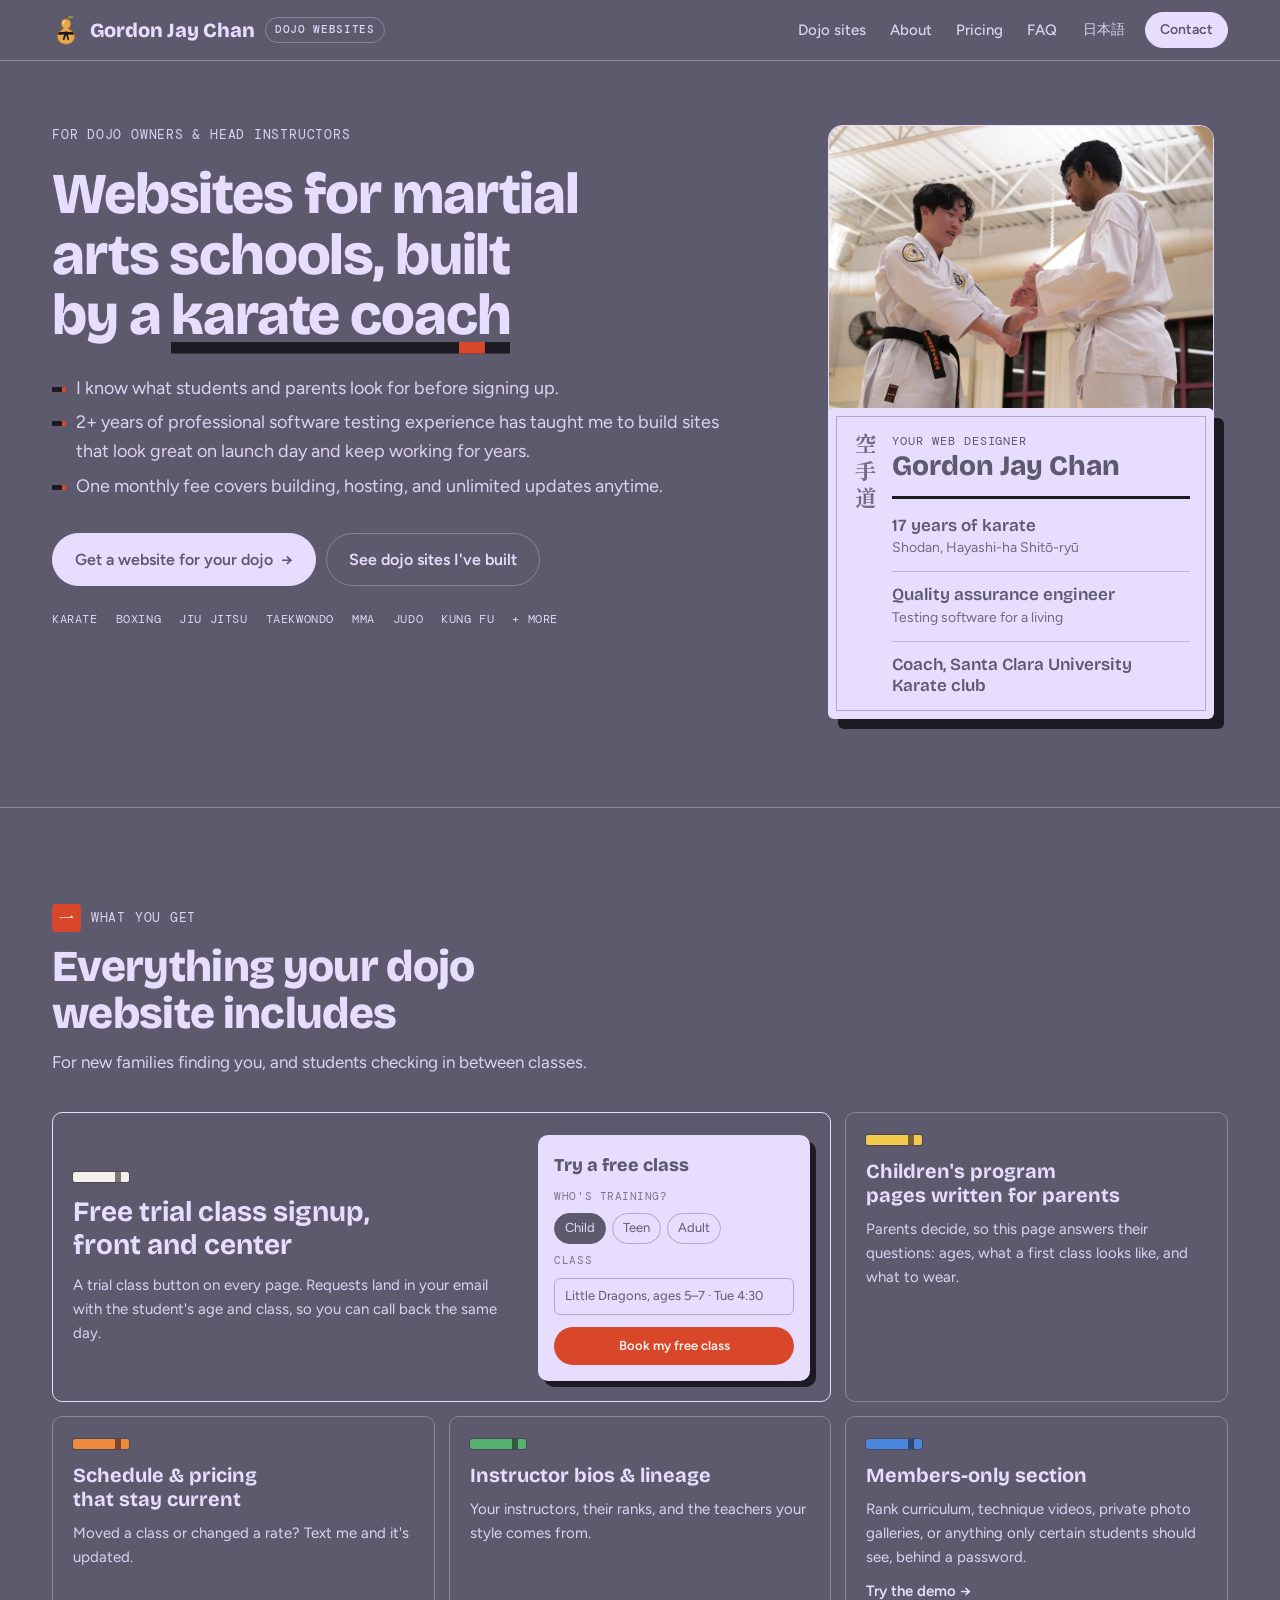
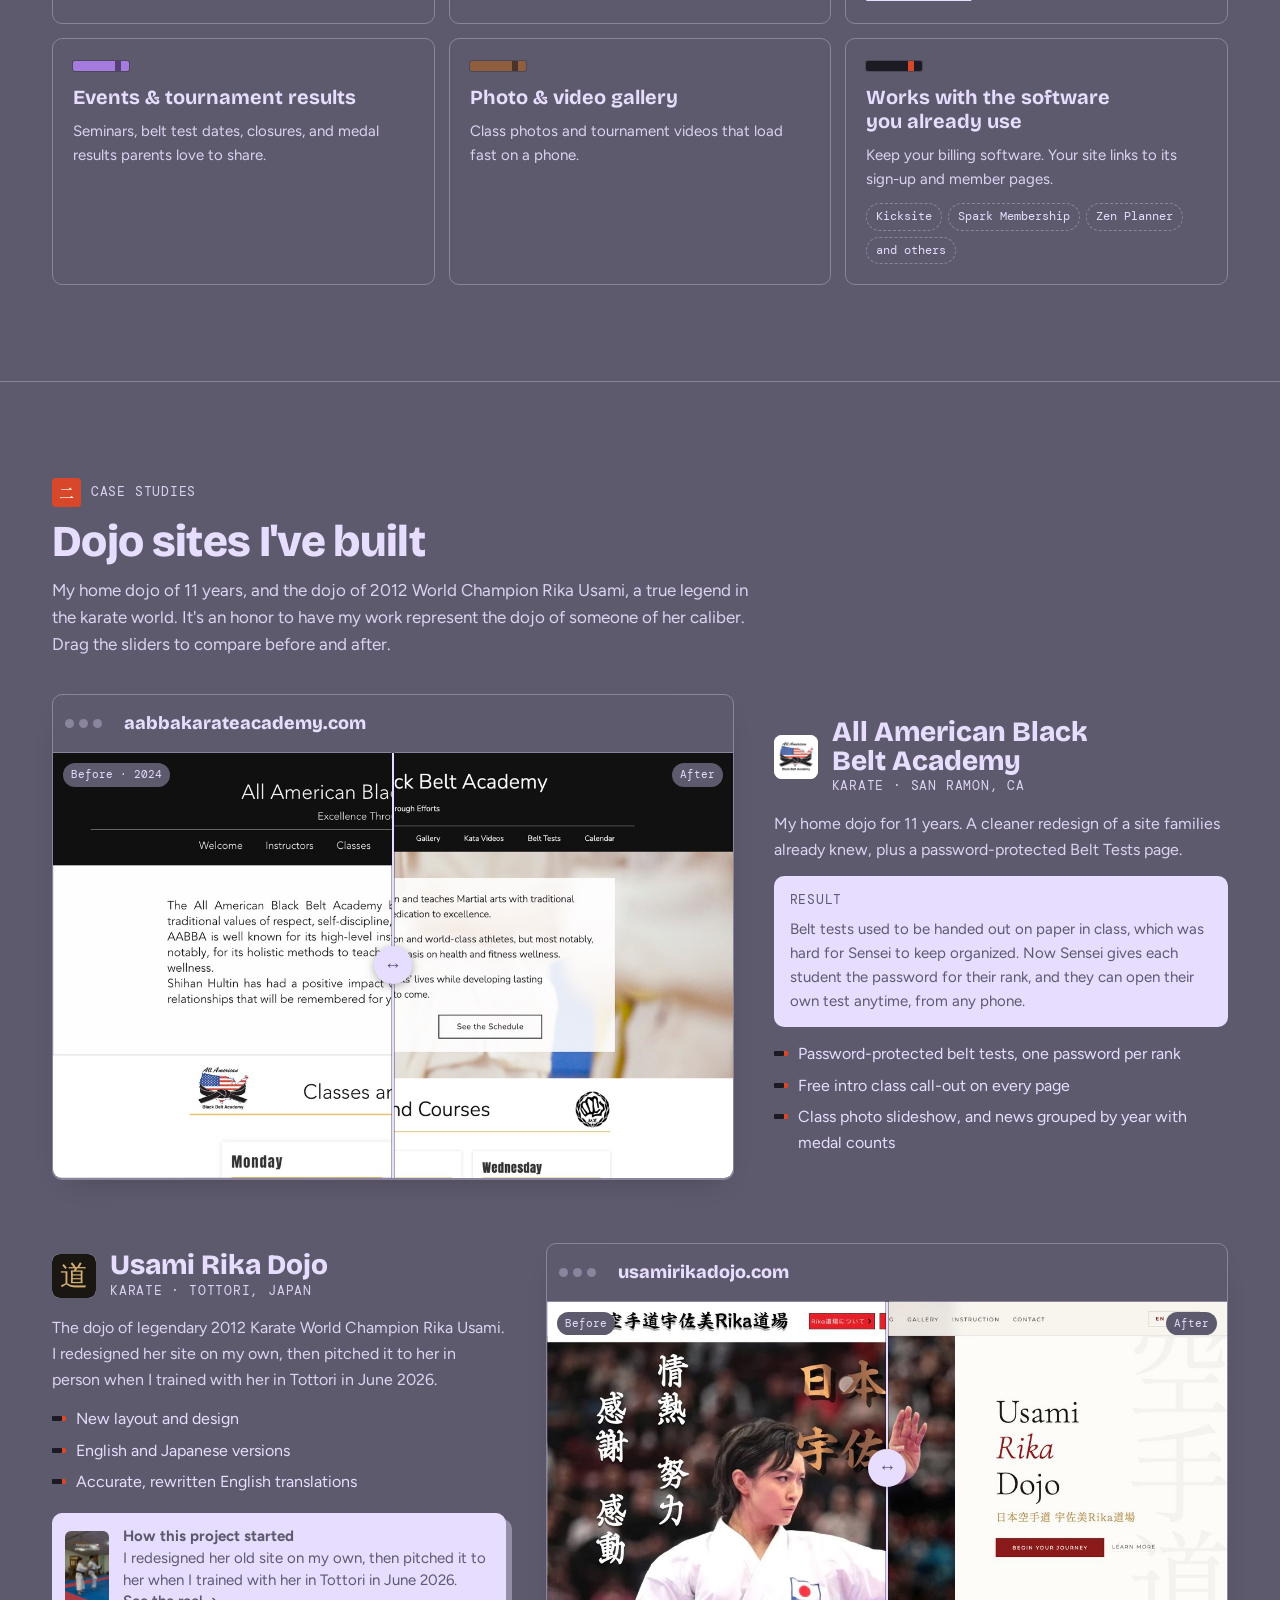
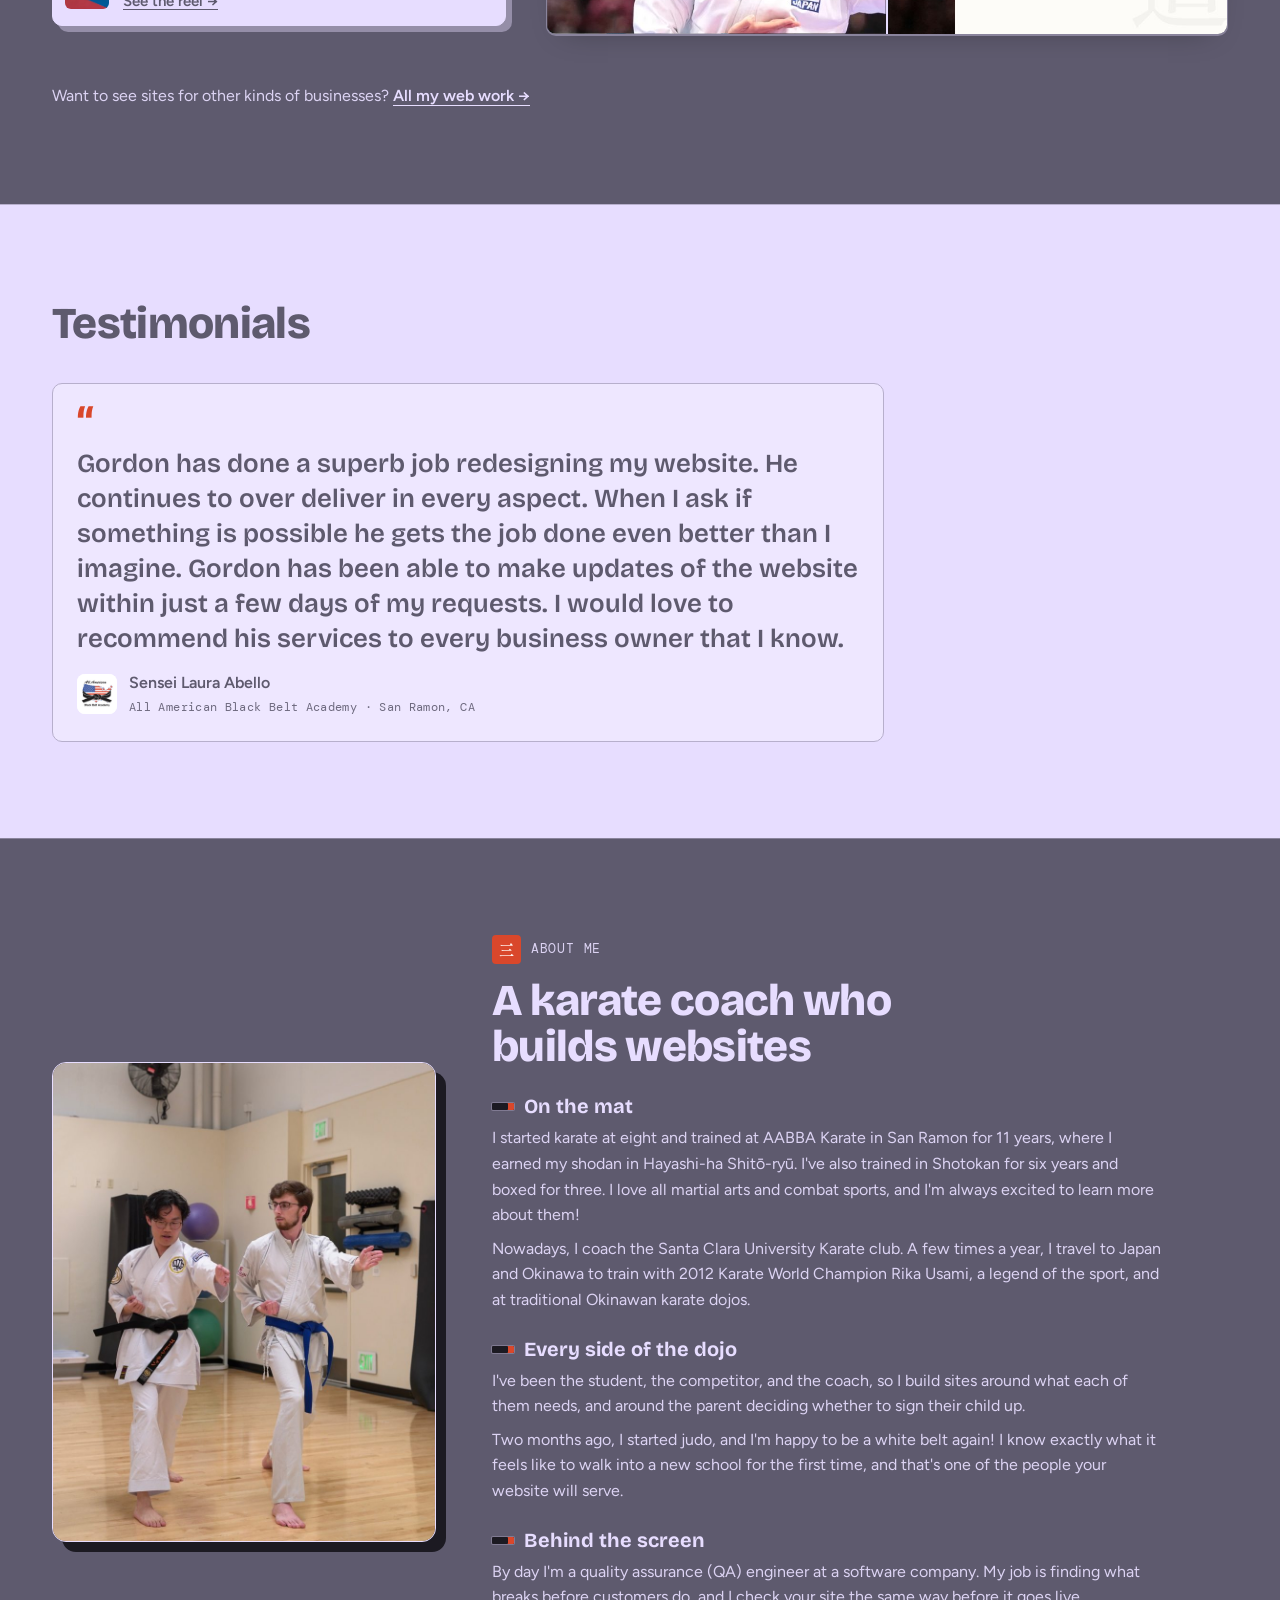
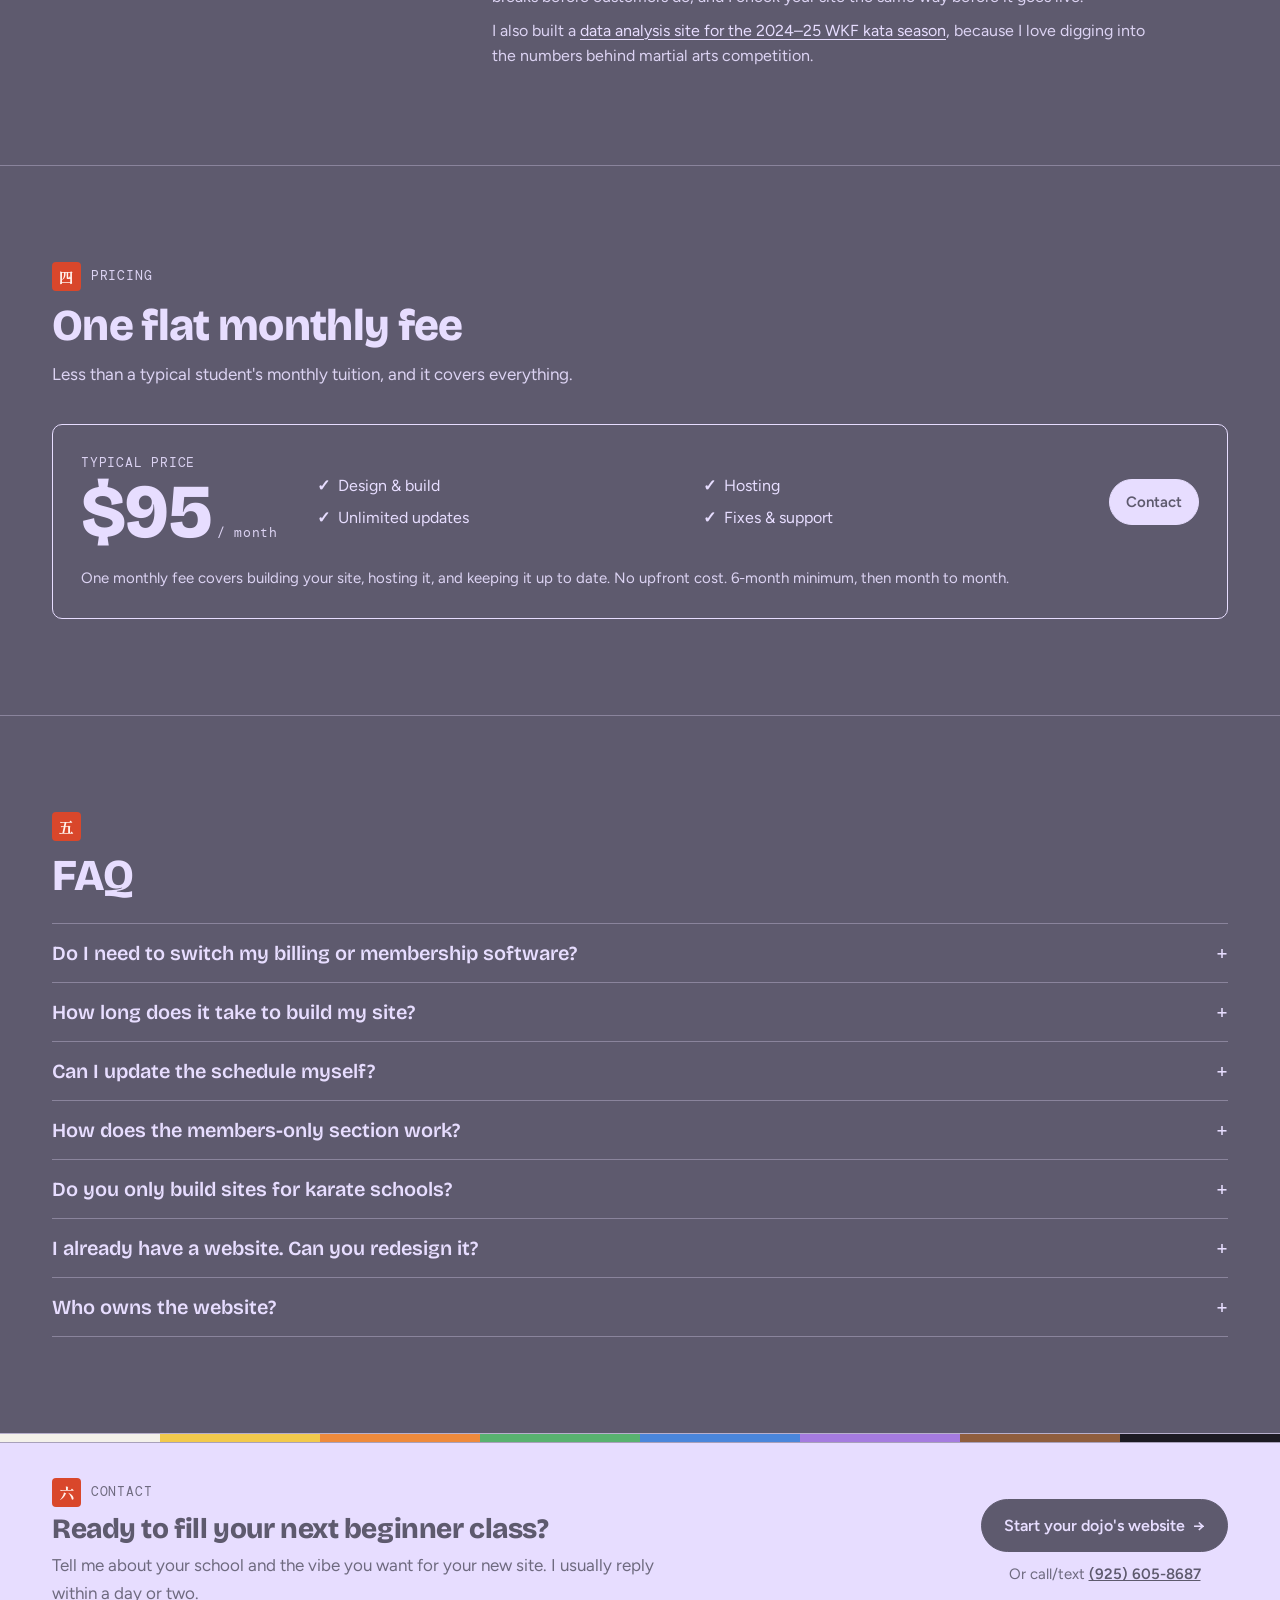
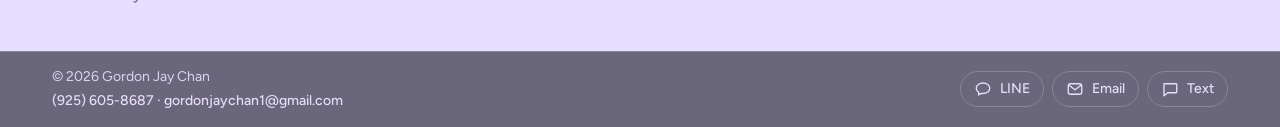
==== index.html @ 20831bf7 "Hero: first line speaks to students and parents Co-Authored-By: Claude Opus 5.5 <noreply@anthropic.c" ====
<!doctype html>
<html lang="en">
<head>
<meta charset="utf-8">
<meta name="theme-color" content="#5E5A6E">
<meta name="viewport" content="width=device-width, initial-scale=1, viewport-fit=cover">
<title>Websites for Martial Arts Schools · Gordon Jay Chan</title>
<meta name="description" content="Websites for karate, taekwondo, jiu jitsu, and other martial arts schools, built by a karate coach. Free trial class signups, children's program pages for parents, members-only belt test pages. $95/month, no upfront cost.">
<meta property="og:title" content="Websites for martial arts schools, built by a karate coach">
<meta property="og:description" content="Free trial class signups, children's program pages for parents, members-only belt test pages, and every update included. $95/month, no upfront cost.">
<meta property="og:type" content="website">
<meta property="og:url" content="https://gordonjaychan.com/dojo/">
<meta property="og:image" content="https://gordonjaychan.com/dojo/images/og-dojo.jpg">
<meta property="og:image:width" content="1200">
<meta property="og:image:height" content="630">
<meta property="og:image:alt" content="Websites for martial arts schools, built by a karate coach. gordonjaychan.com/dojo">
<meta name="twitter:card" content="summary_large_image">
<link rel="canonical" href="https://gordonjaychan.com/dojo/">
<link rel="icon" href="favicon.svg?v=1" type="image/svg+xml">
<link rel="apple-touch-icon" href="apple-touch-icon.png">
<link rel="preconnect" href="https://fonts.googleapis.com">
<link rel="preconnect" href="https://fonts.gstatic.com" crossorigin>
<link rel="stylesheet" href="https://fonts.googleapis.com/css2?family=Bricolage+Grotesque:opsz,wght@12..96,400;12..96,600;12..96,800&family=Figtree:wght@400;500;600&family=DM+Mono:wght@400;500&display=swap">
<!-- only the handful of kanji on the page, so this font file stays tiny -->
<link rel="stylesheet" href="https://fonts.googleapis.com/css2?family=Shippori+Mincho:wght@700&text=%E7%A9%BA%E6%89%8B%E9%81%93%E4%B8%80%E4%BA%8C%E4%B8%89%E5%9B%9B%E4%BA%94%E5%85%AD%E6%97%A5%E6%9C%AC%E8%AA%9E%E5%A3%B0&display=swap">
<link rel="stylesheet" href="assets/css/style.css?v=38">
<!-- pick the language before the page paints, so Japanese visitors don't see a flash of English -->
<script>try{var q=new URLSearchParams(location.search).get("lang"),s=localStorage.getItem("dojo-lang"),l=q==="ja"||q==="en"?q:s||((navigator.language||"").toLowerCase().indexOf("ja")===0?"ja":"en");document.documentElement.setAttribute("data-lang",l)}catch(e){}</script>
<script src="assets/js/i18n.js?v=11" defer></script>
<script src="assets/js/app.js?v=3" defer></script>
</head>
<body>

<header class="top">
  <div class="wrap">
    <span class="brand">
      <img src="favicon.svg" alt="" width="28" height="32">
      <span class="brand-name">Gordon Jay Chan</span>
      <span class="brand-tag" data-i18n="brand.tag">Dojo websites</span>
    </span>
    <nav aria-label="On this page" data-i18n-aria="nav.aria">
      <a href="#work" class="hide-sm" data-i18n="nav.work">Dojo sites</a>
      <a href="#about" class="hide-sm" data-i18n="nav.about">About</a>
      <a href="#pricing" class="hide-sm" data-i18n="nav.pricing">Pricing</a>
      <a href="#faq" class="hide-sm" data-i18n="nav.faq">FAQ</a>
      <!-- shows the other language: 日本語 on the English page, English on the Japanese page -->
      <button type="button" class="lang-switch" lang="ja" aria-label="日本語で表示">日本語</button>
      <a class="btn primary sm" href="#contact" data-contact data-i18n="nav.contact">Contact</a>
    </nav>
  </div>
</header>

<main>
  <section class="hero">
    <div class="wrap hero-grid">
      <div class="hero-text">
        <p class="label" data-i18n="hero.label">For dojo owners &amp; head instructors</p>
        <h1 data-i18n="hero.h1">Websites for martial arts schools, built by a <span class="belt-line">karate coach</span></h1>
        <div class="lede">
          <p data-i18n="hero.l1">I know what students and parents look for before signing up.</p>
          <p data-i18n="hero.l2">2+ years of professional software testing experience has taught me to build sites that look great on launch day and keep working for years.</p>
          <p data-i18n="hero.l3">One monthly fee covers building, hosting, and unlimited updates anytime.</p>
        </div>
        <div class="hero-ctas">
          <a class="btn primary big" href="#contact" data-contact data-i18n="hero.cta">Get a website for your dojo <span aria-hidden="true">→</span></a>
          <a class="btn big" href="#work" data-i18n="hero.cta2">See dojo sites I've built</a>
        </div>
        <p class="styles" data-i18n="hero.styles"><span>Karate</span><span>Boxing</span><span>Jiu jitsu</span><span>Taekwondo</span><span>MMA</span><span>Judo</span><span>Kung fu</span><span>+ more</span></p>
      </div>

      <div class="hero-visual">
        <img class="hero-photo" src="images/hero-coaching.jpg" alt="Gordon in a white gi and black belt, smiling as he corrects a white belt's technique" data-i18n-alt="hero.alt" width="1000" height="918" fetchpriority="high">
        <aside class="cert" aria-label="About Gordon" data-i18n-aria="cert.aria">
          <span class="cert-v" aria-hidden="true">空手道</span>
          <div class="cert-head">
            <p class="cert-kicker" data-i18n="cert.kicker">Your web designer</p>
            <p class="cert-name">Gordon Jay Chan</p>
          </div>
          <ul class="cert-list">
            <li data-i18n="cert.1"><b>17 years of karate</b><span>Shodan, Hayashi-ha Shitō-ryū</span></li>
            <li data-i18n="cert.2"><b>Quality assurance engineer</b><span>Testing software for a living</span></li>
            <li data-i18n="cert.3"><b>Coach, Santa Clara University Karate club</b></li>
          </ul>
        </aside>
      </div>
    </div>
  </section>

  <section class="block" id="needs">
    <div class="wrap">
      <div class="block-head">
        <p class="label"><span class="kn" aria-hidden="true">一</span><span data-i18n="needs.label">What you get</span></p>
        <h2 data-i18n="needs.h2">Everything your dojo website includes</h2>
        <p data-i18n="needs.p">For new families finding you, and students checking in between classes.</p>
      </div>

      <ul class="needs">
        <li class="need feature" style="--belt: var(--belt-white)">
          <div class="need-text">
            <span class="belt" aria-hidden="true"></span>
            <h3 data-i18n="n1.h">Free trial class signup, front and center</h3>
            <p data-i18n="n1.p">A trial class button on every page. Requests land in your email with the student's age and class, so you can call back the same day.</p>
          </div>
          <div class="mock" aria-hidden="true">
            <p class="mock-title" data-i18n="mock.title">Try a free class</p>
            <p class="mock-label" data-i18n="mock.who">Who's training?</p>
            <div class="mock-chips" data-i18n="mock.chips"><span class="on">Child</span><span>Teen</span><span>Adult</span></div>
            <p class="mock-label" data-i18n="mock.class">Class</p>
            <div class="mock-select" data-i18n="mock.select">Little Dragons, ages 5–7 · Tue 4:30</div>
            <div class="mock-btn" data-i18n="mock.btn">Book my free class</div>
          </div>
        </li>
        <li class="need" style="--belt: var(--belt-yellow)">
          <span class="belt" aria-hidden="true"></span>
          <h3 data-i18n="n2.h">Children's program pages written for parents</h3>
          <p data-i18n="n2.p">Parents decide, so this page answers their questions: ages, what a first class looks like, and what to wear.</p>
        </li>
        <li class="need" style="--belt: var(--belt-orange)">
          <span class="belt" aria-hidden="true"></span>
          <h3 data-i18n="n3.h">Schedule &amp; pricing that stay current</h3>
          <p data-i18n="n3.p">Moved a class or changed a rate? Text me and it's updated.</p>
        </li>
        <li class="need" style="--belt: var(--belt-green)">
          <span class="belt" aria-hidden="true"></span>
          <h3 data-i18n="n4.h">Instructor bios &amp; lineage</h3>
          <p data-i18n="n4.p">Your instructors, their ranks, and the teachers your style comes from.</p>
        </li>
        <li class="need" style="--belt: var(--belt-blue)">
          <span class="belt" aria-hidden="true"></span>
          <h3 data-i18n="n5.h">Members-only section</h3>
          <p data-i18n="n5.p">Rank curriculum, technique videos, private photo galleries, or anything only certain students should see, behind a password.</p>
          <a class="try" href="demo" data-i18n="n5.try">Try the demo →</a>
        </li>
        <li class="need" style="--belt: var(--belt-purple)">
          <span class="belt" aria-hidden="true"></span>
          <h3 data-i18n="n6.h">Events &amp; tournament results</h3>
          <p data-i18n="n6.p">Seminars, belt test dates, closures, and medal results parents love to share.</p>
        </li>
        <li class="need" style="--belt: var(--belt-brown)">
          <span class="belt" aria-hidden="true"></span>
          <h3 data-i18n="n7.h">Photo &amp; video gallery</h3>
          <p data-i18n="n7.p">Class photos and tournament videos that load fast on a phone.</p>
        </li>
        <li class="need" style="--belt: var(--belt-black)">
          <span class="belt" aria-hidden="true"></span>
          <h3 data-i18n="n8.h">Works with the software you already use</h3>
          <p data-i18n="n8.p">Keep your billing software. Your site links to its sign-up and member pages.</p>
          <p class="sw" data-i18n="n8.sw"><span>Kicksite</span><span>Spark Membership</span><span>Zen Planner</span><span>and others</span></p>
        </li>
      </ul>
    </div>
  </section>

  <section class="block" id="work">
    <div class="wrap">
      <div class="block-head">
        <p class="label"><span class="kn" aria-hidden="true">二</span><span data-i18n="work.label">Case studies</span></p>
        <h2 data-i18n="work.h2">Dojo sites I've built</h2>
        <p data-i18n="work.p">My home dojo of 11 years, and the dojo of 2012 World Champion Rika Usami, a true legend in the karate world. It's an honor to have my work represent the dojo of someone of her caliber. Drag the sliders to compare before and after.</p>
      </div>

      <article class="case" id="aabba">
        <div class="browser">
          <div class="browser-bar"><span class="dots"><i></i><i></i><i></i></span><span class="url">aabbakarateacademy.com</span></div>
          <div class="ba">
            <img class="shot" src="images/aabba-after.jpg" alt="AABBA Karate homepage after the redesign" data-i18n-alt="aabba.altAfter" loading="lazy" width="1200" height="750">
            <img class="shot ba-before" src="images/aabba-before.jpg" alt="AABBA Karate homepage before the redesign, in 2024" data-i18n-alt="aabba.altBefore" loading="lazy" width="1200" height="750">
            <span class="ba-handle" aria-hidden="true"></span>
            <span class="ba-tag before" aria-hidden="true" data-i18n="ba.before2024">Before · 2024</span>
            <span class="ba-tag after" aria-hidden="true" data-i18n="ba.after">After</span>
            <input class="ba-range" type="range" min="0" max="100" value="50" aria-label="Compare the old and new AABBA Karate homepage. Lower shows more of the new site, higher shows more of the old one." data-i18n-aria="aabba.range">
          </div>
        </div>
        <div class="case-info">
          <div class="case-meta">
            <img class="case-logo" src="images/logos/aabba.png" alt="" width="44" height="44">
            <div><h3><a href="https://aabbakarateacademy.com" target="_blank" rel="noopener">All American Black Belt Academy</a></h3><p class="label" data-i18n="aabba.where">Karate · San Ramon, CA</p></div>
          </div>
          <p data-i18n="aabba.p">My home dojo for 11 years. A cleaner redesign of a site families already knew, plus a password-protected Belt Tests page.</p>
          <div class="result">
            <p class="label" data-i18n="aabba.resultLabel">Result</p>
            <p data-i18n="aabba.result">Belt tests used to be handed out on paper in class, which was hard for Sensei to keep organized. Now Sensei gives each student the password for their rank, and they can open their own test anytime, from any phone.</p>
          </div>
          <ul class="did">
            <li data-i18n="aabba.d1">Password-protected belt tests, one password per rank</li>
            <li data-i18n="aabba.d2">Free intro class call-out on every page</li>
            <li data-i18n="aabba.d3">Class photo slideshow, and news grouped by year with medal counts</li>
          </ul>
        </div>
      </article>

      <article class="case flip" id="usami">
        <div class="browser">
          <div class="browser-bar"><span class="dots"><i></i><i></i><i></i></span><span class="url">usamirikadojo.com</span></div>
          <div class="ba">
            <img class="shot natural" src="images/usami-after.jpg" alt="Usami Rika Dojo homepage after the redesign" data-i18n-alt="usami.altAfter" loading="lazy" width="1200" height="586">
            <img class="shot natural ba-before" src="images/usami-before.jpg" alt="Usami Rika Dojo homepage before the redesign" data-i18n-alt="usami.altBefore" loading="lazy" width="1200" height="586">
            <span class="ba-handle" aria-hidden="true"></span>
            <span class="ba-tag before" aria-hidden="true" data-i18n="ba.before">Before</span>
            <span class="ba-tag after" aria-hidden="true" data-i18n="ba.after">After</span>
            <input class="ba-range" type="range" min="0" max="100" value="50" aria-label="Compare the old and new Usami Rika Dojo homepage. Lower shows more of the new site, higher shows more of the old one." data-i18n-aria="usami.range">
          </div>
        </div>
        <div class="case-info">
          <div class="case-meta">
            <img class="case-logo" src="images/logos/usami.svg" alt="" width="44" height="44">
            <div><h3><a href="https://usamirikadojo.com" target="_blank" rel="noopener" data-i18n="usami.name">Usami Rika Dojo</a></h3><p class="label" data-i18n="usami.where">Karate · Tottori, Japan</p></div>
          </div>
          <p data-i18n="usami.p">The dojo of legendary 2012 Karate World Champion Rika Usami. I redesigned her site on my own, then pitched it to her in person when I trained with her in Tottori in June 2026.</p>
          <ul class="did">
            <li data-i18n="usami.d1">New layout and design</li>
            <li data-i18n="usami.d2">English and Japanese versions</li>
            <li data-i18n="usami.d3">Accurate, rewritten English translations</li>
          </ul>
          <a class="story" href="https://www.instagram.com/gourdtravels/reel/DcMgHOFyWdk/" target="_blank" rel="noopener">
            <img src="images/usami-reel.jpg" alt="" width="44" height="78" loading="lazy">
            <span data-i18n="usami.story"><b>How this project started</b>I redesigned her old site on my own, then pitched it to her when I trained with her in Tottori in June 2026. <u>See the reel →</u></span>
          </a>
        </div>
      </article>

      <p class="more-work" data-i18n="work.more">Want to see sites for other kinds of businesses? <a href="https://gordonjaychan.com/web">All my web work →</a></p>
    </div>
  </section>

  <section class="block band testimonials" id="testimonials">
    <div class="wrap">
      <div class="block-head">
        <h2 data-i18n="quotes.h2">Testimonials</h2>
      </div>
      <div class="quotes">
        <figure class="quote">
          <!-- the quote shows in the reader's language: Sensei's original English, or a Japanese translation marked as one -->
          <blockquote data-i18n="quotes.aabbaQuote">Gordon has done a superb job redesigning my website. He continues to over deliver in every aspect. When I ask if something is possible he gets the job done even better than I imagine. Gordon has been able to make updates of the website within just a few days of my requests. I would love to recommend his services to every business owner that I know.</blockquote>
          <p class="quote-note ja-only" lang="ja">※英語の原文を日本語に訳したものです。</p>
          <figcaption>
            <img class="quote-logo" src="images/logos/aabba.png" alt="" width="40" height="40" loading="lazy">
            <span><b>Sensei Laura Abello</b><span data-i18n="quotes.aabba">All American Black Belt Academy · San Ramon, CA</span></span>
          </figcaption>
        </figure>
        <!-- More quotes go here, same markup. For a quote given in Japanese (like Rika Usami's), put the
             English translation in the blockquote and her original Japanese in i18n.js, with a "translated" note on the English side. -->
      </div>
    </div>
  </section>

  <section class="block" id="about">
    <div class="wrap about">
      <img class="about-photo" src="images/about-kata.jpg" alt="Gordon and a blue belt student practicing the same kata move side by side" data-i18n-alt="about.alt" loading="lazy" width="800" height="1000">
      <div class="about-text">
        <p class="label"><span class="kn" aria-hidden="true">三</span><span data-i18n="about.label">About me</span></p>
        <h2 data-i18n="about.h2">A karate coach who builds websites</h2>
        <div class="about-group">
          <h3 data-i18n="about.g1">On the mat</h3>
          <p data-i18n="about.p1">I started karate at eight and trained at AABBA Karate in San Ramon for 11 years, where I earned my shodan in Hayashi-ha Shitō-ryū. I've also trained in Shotokan for six years and boxed for three. I love all martial arts and combat sports, and I'm always excited to learn more about them!</p>
          <p data-i18n="about.p2">Nowadays, I coach the Santa Clara University Karate club. A few times a year, I travel to Japan and Okinawa to train with 2012 Karate World Champion Rika Usami, a legend of the sport, and at traditional Okinawan karate dojos.</p>
        </div>
        <div class="about-group">
          <h3 data-i18n="about.g2">Every side of the dojo</h3>
          <p data-i18n="about.p3">I've been the student, the competitor, and the coach, so I build sites around what each of them needs, and around the parent deciding whether to sign their child up.</p>
          <p data-i18n="about.p4">Two months ago, I started judo, and I'm happy to be a white belt again! I know exactly what it feels like to walk into a new school for the first time, and that's one of the people your website will serve.</p>
        </div>
        <div class="about-group">
          <h3 data-i18n="about.g3">Behind the screen</h3>
          <p data-i18n="about.p5">By day I'm a quality assurance (QA) engineer at a software company. My job is finding what breaks before customers do, and I check your site the same way before it goes live.</p>
          <p data-i18n="about.p6">I also built a <a href="https://gordonjaychan.com/KataDataAnalysis/" target="_blank" rel="noopener">data analysis site for the 2024–25 WKF kata season</a>, because I love digging into the numbers behind martial arts competition.</p>
        </div>
      </div>
    </div>
  </section>

  <section class="block" id="pricing">
    <div class="wrap">
      <div class="block-head">
        <p class="label"><span class="kn" aria-hidden="true">四</span><span data-i18n="price.label">Pricing</span></p>
        <h2 data-i18n="price.h2">One flat monthly fee</h2>
        <p data-i18n="price.p">Less than a typical student's monthly tuition, and it covers everything.</p>
      </div>
      <div class="price">
        <div><p class="label" data-i18n="price.typical">Typical price</p><div class="amount" data-i18n="price.amount">$95<small>/ month</small></div></div>
        <ul>
          <li data-i18n="price.i1">Design &amp; build</li>
          <li data-i18n="price.i2">Hosting</li>
          <li data-i18n="price.i3">Unlimited updates</li>
          <li data-i18n="price.i4">Fixes &amp; support</li>
        </ul>
        <a class="btn primary" href="#contact" data-contact data-i18n="nav.contact">Contact</a>
        <p class="note" data-i18n="price.note">One monthly fee covers building your site, hosting it, and keeping it up to date. No upfront cost. 6-month minimum, then month to month.</p>
      </div>
    </div>
  </section>

  <section class="block" id="faq">
    <div class="wrap faq">
      <div class="block-head">
        <p class="label"><span class="kn" aria-hidden="true">五</span></p>
        <h2 data-i18n="faq.h2">FAQ</h2>
      </div>
      <div class="faq-list">
        <details>
          <summary data-i18n="faq.q1">Do I need to switch my billing or membership software?</summary>
          <p data-i18n="faq.a1">No, keep using Kicksite, Spark Membership, Zen Planner, or whatever you already use! Your website links right to its sign-up, booking, and member portal pages, so nothing changes for your students or staff.</p>
        </details>
        <details>
          <summary data-i18n="faq.qTime">How long does it take to build my site?</summary>
          <p data-i18n="faq.aTime">Usually about a week! It depends on how big a site you want. I'll send you a draft to look over, and nothing goes live until you're happy with it.</p>
        </details>
        <details>
          <summary data-i18n="faq.q2">Can I update the schedule myself?</summary>
          <p data-i18n="faq.a2">You don't have to! Just text or email me the change (even a quick photo of the schedule on your whiteboard works) and I'll take care of it. Every change is included, and I make small changes within 3 days and bigger ones within 5.</p>
        </details>
        <details>
          <summary data-i18n="faq.q3">How does the members-only section work?</summary>
          <p data-i18n="faq.a3">It's simple! Each group gets its own password, like a rank, your competition team, or your instructors. Students use it to open their group's pages: curriculum, terminology, technique videos, private photo galleries, tournament info, or lesson plans. It's one shared password per group, so it's for class material, not private records. Want to change a password? Just let me know! <a href="demo">Try the demo →</a></p>
        </details>
        <details>
          <summary data-i18n="faq.q4">Do you only build sites for karate schools?</summary>
          <p data-i18n="faq.a4">No, I build for any martial arts or combat sports school! I even build websites for businesses that have nothing to do with martial arts, like roofers, chiropractors, and contractors. <a href="https://gordonjaychan.com/web">See all my web work →</a></p>
        </details>
        <details>
          <summary data-i18n="faq.q5">I already have a website. Can you redesign it?</summary>
          <p data-i18n="faq.a5">Yes, I'd love to! That's exactly what I did for AABBA Karate and Usami Rika Dojo. If you already own your domain, you keep paying for it, and I'll move it over and connect it to your new site, so your web address stays the same.</p>
        </details>
        <details class="ja-only">
          <summary data-i18n="faq.qPay">How do I pay?</summary>
          <p data-i18n="faq.aPay">Monthly, by PayPal or Wise, whichever is easier for you.</p>
        </details>
        <details>
          <summary data-i18n="faq.q6">Who owns the website?</summary>
          <p data-i18n="faq.a6">You own your domain name, business name, logo, and the photos, videos, and business information you give me. I own the website's design and code, including its layout, styling, and site files.</p>
        </details>
      </div>
    </div>
  </section>

  <section class="block band cta" id="start">
    <div class="wrap cta-wrap">
      <div>
        <p class="label"><span class="kn" aria-hidden="true">六</span><span data-i18n="nav.contact">Contact</span></p>
        <h2 data-i18n="cta.h2">Ready to fill your next beginner class?</h2>
        <p data-i18n="cta.p">Tell me about your school and the vibe you want for your new site. I usually reply within a day or two.</p>
      </div>
      <div class="cta-actions">
        <a class="btn primary big" href="#contact" data-contact data-i18n="cta.btn">Start your dojo's website <span aria-hidden="true">→</span></a>
        <!-- Japanese version only: most dojo owners in Japan would rather message on LINE -->
        <a class="btn big line ja-only" href="https://line.me/ti/p/~gordonjaychan1" target="_blank" rel="noopener"><svg viewBox="0 0 24 24" fill="none" stroke="currentColor" stroke-width="1.8" stroke-linecap="round" stroke-linejoin="round" aria-hidden="true"><path d="M12 4C7 4 3 7.1 3 11c0 2.2 1.3 4.2 3.4 5.5L6 20l3.6-2.2c.8.2 1.6.2 2.4.2 5 0 9-3.1 9-7s-4-7-9-7z"/></svg>LINEで相談する</a>
        <p data-i18n="cta.call">Or call/text <a href="tel:+19256058687">(925) 605-8687</a></p>
      </div>
    </div>
  </section>
</main>

<dialog class="contact" id="contact" aria-labelledby="contact-title">
  <div class="contact-card">
    <button class="contact-x" type="button" data-close aria-label="Close" data-i18n-aria="form.close">×</button>
    <p class="label"><span class="kn" aria-hidden="true">道</span><span data-i18n="nav.contact">Contact</span></p>
    <h2 id="contact-title" data-i18n="form.h2">Tell me about your school</h2>
    <p class="contact-sub" data-i18n="form.sub">I usually reply within a day or two. Have a logo, photos, or videos to share? Text or email them to me after you send this. Prefer to talk? Call/text <a href="tel:+19256058687">(925) 605-8687</a>.</p>
    <form class="dojo-form" id="dojo-form" action="https://formspree.io/f/mnpnelpr" method="POST" data-subject="Dojo website: {school} ({name})" data-done="Thanks! Your message is on its way. I'll reply within a day or two." data-i18n-done="form.done">
      <input type="hidden" name="_subject" value="Dojo website inquiry">
      <input type="text" name="_gotcha" tabindex="-1" autocomplete="off" class="hp" aria-hidden="true">
      <input type="hidden" name="form" value="Dojo website (gordonjaychan.com/dojo)">
      <input type="hidden" name="topic" value="Martial arts school website">
      <!-- tells Gordon which version of the page the message came from, so he knows which language to reply in -->
      <input type="hidden" name="language" id="form-lang" value="English">
      <label><span data-i18n="form.name">Your name</span><input name="name" required autocomplete="name"></label>
      <label><span data-i18n="form.email">Your email</span><input name="email" type="email" required autocomplete="email"></label>
      <label><span data-i18n="form.school">School name</span><input name="school" required autocomplete="organization"></label>
      <label><span data-i18n="form.phone">Phone <span class="opt">(optional)</span></span><input name="phone" type="tel" autocomplete="tel"></label>
      <label class="wide"><span data-i18n="form.site">Current website <span class="opt">(optional)</span></span><input name="current_website" inputmode="url" placeholder="yourdojo.com"></label>
      <label class="wide"><span data-i18n="form.message">Message</span><textarea name="message" rows="4" required placeholder="Where you're located, your current website, the vibe you want, and links to your social media" data-i18n-ph="form.messagePh"></textarea></label>
      <div class="wide form-actions">
        <button class="btn primary" type="submit" data-i18n="form.send">Send message</button>
        <p class="form-status" role="status"></p>
      </div>
    </form>
  </div>
</dialog>

<footer class="site-foot">
  <div class="wrap foot-bar">
    <div class="foot-who">
      <span>© 2026 Gordon Jay Chan</span>
      <span class="foot-contact"><span>(925) 605-8687</span> · <span>gordonjaychan1@gmail.com</span></span>
    </div>
    <div class="foot-links">
      <a class="pill" href="https://line.me/ti/p/~gordonjaychan1" target="_blank" rel="noopener" title="LINE: gordonjaychan1"><svg viewBox="0 0 24 24" fill="none" stroke="currentColor" stroke-width="1.8" stroke-linecap="round" stroke-linejoin="round" aria-hidden="true"><path d="M12 4C7 4 3 7.1 3 11c0 2.2 1.3 4.2 3.4 5.5L6 20l3.6-2.2c.8.2 1.6.2 2.4.2 5 0 9-3.1 9-7s-4-7-9-7z"/></svg>LINE</a>
      <a class="pill" href="mailto:gordonjaychan1@gmail.com" title="gordonjaychan1@gmail.com"><svg viewBox="0 0 24 24" fill="none" stroke="currentColor" stroke-width="1.8" stroke-linecap="round" stroke-linejoin="round" aria-hidden="true"><rect x="3" y="5" width="18" height="14" rx="3"/><path d="M4 7l8 6 8-6"/></svg><span data-i18n="foot.email">Email</span></a>
      <a class="pill" href="sms:+19256058687" title="Text (925) 605-8687"><svg viewBox="0 0 24 24" fill="none" stroke="currentColor" stroke-width="1.8" stroke-linecap="round" stroke-linejoin="round" aria-hidden="true"><path d="M4 5h16a1 1 0 0 1 1 1v10a1 1 0 0 1-1 1H9l-5 4V6a1 1 0 0 1 1-1z"/></svg><span data-i18n="foot.text">Text</span></a>
    </div>
  </div>
</footer>
</body>
</html>
---- assets/css/style.css ----
/* Dojo landing page. Same base as gordonjaychan.com (gray page, lavender ink, same fonts),
   plus a dojo layer: belt-rank colors on the feature cards, a rank certificate in the hero,
   and one vermilion hanko-stamp accent used sparingly. */
:root {
  --lav: #E7DDFF;
  --gry: #5E5A6E;
  --bg: var(--gry);
  --ink: var(--lav);
  color-scheme: dark;
  --surface: var(--bg);
  --muted: color-mix(in srgb, var(--ink) 92%, var(--bg));
  --line: color-mix(in srgb, var(--ink) 32%, var(--bg));
  --soft: color-mix(in srgb, var(--ink) 9%, var(--bg));
  --mat: color-mix(in srgb, #1C1A22 22%, var(--gry));   /* a shade darker, like the mat */

  --shu: #D9472B;     /* vermilion, the color of a hanko stamp */
  --belt-white: #F4F1EA;
  --belt-yellow: #F2C94C;
  --belt-orange: #EE8A3C;
  --belt-green: #58B26F;
  --belt-blue: #4A86DB;
  --belt-purple: #A57BDF;
  --belt-brown: #8F5E3E;
  --belt-black: #1C1A22;

  --display: "Bricolage Grotesque", "Avenir Next", system-ui, sans-serif;
  --body: "Figtree", "Helvetica Neue", Arial, sans-serif;
  --mono: "DM Mono", ui-monospace, "SF Mono", Menlo, monospace;
  --mincho: "Shippori Mincho", "Hiragino Mincho ProN", "Yu Mincho", serif;

  --step--1: 0.8125rem;
  --step-1: 1.25rem;
  --step-2: 1.75rem;
  --step-3: clamp(2rem, 5vw, 2.75rem);
  --step-4: clamp(2.6rem, 8vw, 4.75rem);
  --wrap: 76rem;
  --radius: 10px;
}

* { box-sizing: border-box; }
html { scroll-behavior: smooth; scroll-padding-top: 4.5rem; overflow-y: scroll; }
@media (prefers-reduced-motion: reduce) { html { scroll-behavior: auto; } * { transition: none !important; } }
body {
  margin: 0; min-height: 100vh; min-height: 100dvh; display: flex; flex-direction: column;
  background: var(--bg); color: var(--ink); font-family: var(--body); font-size: 1rem; line-height: 1.6;
}
body > main { flex: 1; }
img { max-width: 100%; }
a { color: inherit; }
a:focus-visible, button:focus-visible, summary:focus-visible { outline: 2px solid var(--ink); outline-offset: 3px; border-radius: 4px; }
h1, h2, h3 { font-family: var(--display); line-height: 1.05; text-wrap: balance; margin: 0; }
p { margin: 0; }
[hidden] { display: none !important; }

.wrap { max-width: var(--wrap); margin-inline: auto; padding-inline: 20px; }
.label {
  font-family: var(--mono); font-size: var(--step--1); letter-spacing: 0.06em;
  text-transform: uppercase; color: var(--muted);
}
/* kanji section numbers (一 二 三 …) in front of each label */
.label:has(.kn) { display: flex; align-items: center; }
.kn {
  display: inline-grid; place-items: center; width: 1.9em; height: 1.9em; margin-right: 10px; border-radius: 4px; flex: none;
  background: var(--shu); color: #FFF3EE; font-family: var(--mincho); font-weight: 700; font-size: 0.95rem; letter-spacing: 0; line-height: 1;
}

/* ---------- buttons ---------- */
.btn {
  display: inline-flex; align-items: center; gap: 8px; text-decoration: none; font-weight: 600; font-size: 0.9375rem;
  padding: 10px 16px; border-radius: 999px; border: 1px solid var(--line); background: var(--surface); color: var(--ink);
  font-family: var(--body); cursor: pointer; transition: background .15s, border-color .15s;
}
.btn:hover { border-color: var(--ink); }
.btn.primary { background: var(--ink); color: var(--bg); border-color: var(--ink); }
.btn.primary:hover { background: color-mix(in srgb, var(--ink) 82%, var(--bg)); border-color: transparent; }
.btn.big { padding: 13px 22px; font-size: 1rem; }
.btn.sm { padding: 6px 14px; font-size: 0.875rem; }

/* ---------- header ---------- */
.top {
  position: sticky; top: env(safe-area-inset-top, 0px); z-index: 10;
  background: color-mix(in srgb, var(--bg) 88%, transparent);
  backdrop-filter: blur(8px); -webkit-backdrop-filter: blur(8px);
  border-bottom: 1px solid var(--line);
}
.top .wrap { display: flex; align-items: center; justify-content: space-between; gap: 16px; padding-block: 12px; }
.brand { display: flex; align-items: center; gap: 10px; text-decoration: none; font-family: var(--display); font-weight: 800; font-size: var(--step-1); }
.brand img { width: 28px; height: 32px; flex: none; }
/* small label after the name on wider screens; phones show just the name */
.brand-tag {
  font-family: var(--mono); font-size: 0.6875rem; font-weight: 500; letter-spacing: .06em; text-transform: uppercase;
  padding: 3px 9px; border-radius: 999px; border: 1px solid var(--line); color: var(--muted); white-space: nowrap;
}
@media (max-width: 1200px) { .brand-tag { display: none; } }
.top nav { display: flex; align-items: center; gap: 4px; }
.top nav a:not(.btn) {
  text-decoration: none; font-weight: 500; font-size: 0.9375rem; padding: 6px 10px; border-radius: 999px; color: var(--muted);
}
.top nav a:not(.btn):hover { color: var(--ink); background: var(--soft); }
.top nav .btn { margin-left: 6px; }
/* the menu links make way for the language switch and Contact on narrower screens */
.brand, .top nav a, .top nav .btn { white-space: nowrap; }
.top nav .btn { flex: none; }
@media (max-width: 960px) { .top nav a.hide-sm { display: none; } }
@media (max-width: 440px) { .brand-name { display: none; } }

/* language switch in the header: one quiet text button that offers the other language */
.lang-switch {
  flex: none; font: inherit; font-size: 0.875rem; font-weight: 500; line-height: 1; padding: 7px 10px; margin-left: 2px;
  border: 0; border-radius: 999px; background: none; color: var(--muted); cursor: pointer; white-space: nowrap;
}
.lang-switch:hover { color: var(--ink); background: var(--soft); }
.lang-switch:focus-visible { outline: 2px solid var(--ink); outline-offset: 2px; }
@media (max-width: 400px) { .top .wrap { gap: 10px; } .top nav .btn.sm { padding: 6px 11px; } .lang-switch { padding: 7px 6px; } }

/* ---------- Japanese version ---------- */
/* Latin fonts first (for names and numbers), then good Japanese system fonts */
html[lang="ja"] body { font-family: var(--body), "Hiragino Sans", "Hiragino Kaku Gothic ProN", "Noto Sans JP", "Yu Gothic", Meiryo, sans-serif; }
html[lang="ja"] h1, html[lang="ja"] h2, html[lang="ja"] h3 { font-family: var(--display), "Hiragino Sans", "Hiragino Kaku Gothic ProN", "Noto Sans JP", "Yu Gothic", Meiryo, sans-serif; letter-spacing: 0; line-height: 1.3; }
html[lang="ja"] { word-break: auto-phrase; line-break: strict; overflow-wrap: anywhere; }
html[lang="ja"] .label, html[lang="ja"] .styles, html[lang="ja"] .brand-tag { letter-spacing: .04em; }
.ja-only { display: none; }
html[lang="ja"] .ja-only { display: block; }
html[lang="ja"] .btn.ja-only { display: inline-flex; }
/* LINE's green, so it's instantly recognizable to Japanese visitors */
.btn.line { background: #06C755; border-color: #06C755; color: #fff; }
.btn.line:hover { background: #05B34C; border-color: #05B34C; }
.btn.line svg { width: 20px; height: 20px; }
/* while i18n.js swaps in the Japanese, keep the page hidden (shown anyway after a moment if the script fails) */
html[data-lang="ja"]:not([lang="ja"]) body { animation: show-anyway 0s 1.2s forwards; visibility: hidden; }
@keyframes show-anyway { to { visibility: visible; } }

/* ---------- hero ---------- */
.hero { padding-block: clamp(32px, 5vw, 64px) clamp(48px, 7vw, 88px); }
.hero-grid { display: grid; grid-template-columns: minmax(0, 1fr) minmax(0, 25rem); gap: 56px; align-items: start; }
@media (max-width: 900px) { .hero-grid { grid-template-columns: 1fr; gap: 40px; } .hero-visual { max-width: 30rem; } }
.hero-text { display: grid; gap: 18px; justify-items: start; }
.hero h1 { font-size: clamp(2.1rem, 6vw, 3.6rem); font-weight: 800; letter-spacing: -0.02em; max-width: 17ch; }
/* "a karate coach" sits on a black belt with a red rank stripe at the end */
.belt-line {
  background:
    linear-gradient(var(--shu), var(--shu)) right 0.45em bottom 0.02em / 0.45em 0.2em no-repeat,
    linear-gradient(var(--belt-black), var(--belt-black)) left bottom 0.02em / 100% 0.2em no-repeat;
  padding-bottom: 0.08em; white-space: nowrap;
}
/* one short line per idea so it skims */
.lede { display: grid; gap: 6px; margin-block: 10px; font-size: 1.125rem; color: var(--muted); max-width: 58ch; }
.lede p { padding-left: 24px; position: relative; }
.lede p::before { content: ""; position: absolute; left: 0; top: .72em; width: 14px; height: 5px; border-radius: 1px; background: var(--belt-black); box-shadow: inset -4px 0 0 var(--shu); }

/* photo with the certificate card overlapping its bottom edge, both the same width */
.hero-visual { display: grid; padding-right: 14px; }
.hero-photo {
  display: block; width: 100%; height: auto; aspect-ratio: 1000 / 918; object-fit: cover;
  border-radius: 14px; border: 1.5px solid var(--ink);
}
.hero-visual .cert { margin-top: -72px; }
.hero-ctas { display: flex; flex-wrap: wrap; gap: 10px; margin-top: 4px; }
.styles { display: flex; flex-wrap: wrap; gap: 6px 18px; margin-top: 6px; font-family: var(--mono); font-size: 0.75rem; letter-spacing: .05em; text-transform: uppercase; color: var(--muted); }

/* rank certificate (menjō): lavender paper, vertical 空手道 down the edge */
.cert {
  --ink: var(--gry); --line: color-mix(in srgb, var(--gry) 28%, var(--lav));
  position: relative; background: var(--lav); color: var(--gry);
  border-radius: 6px; padding: 24px 24px 22px 64px;
  box-shadow: 10px 10px 0 var(--belt-black);
  outline: 1px solid color-mix(in srgb, var(--gry) 40%, var(--lav)); outline-offset: -9px;
}
.cert-v {
  position: absolute; left: 20px; top: 24px; writing-mode: vertical-rl; text-orientation: upright;
  font-family: var(--mincho); font-weight: 700; font-size: 1.35rem; letter-spacing: .25em; color: var(--gry); opacity: .85;
}
.cert-head { padding-bottom: 14px; border-bottom: 3px solid var(--belt-black); margin-bottom: 4px; }
.cert-kicker { font-family: var(--mono); font-size: 0.75rem; letter-spacing: .08em; text-transform: uppercase; }
.cert-name { font-family: var(--display); font-weight: 800; font-size: var(--step-2); line-height: 1.1; }
.cert-list { list-style: none; margin: 0; padding: 0; }
.cert-list li { display: grid; gap: 1px; padding-block: 12px; border-bottom: 1px solid var(--line); }
.cert-list li:last-child { border-bottom: 0; padding-bottom: 0; }
.cert-list b { font-family: var(--display); font-weight: 600; font-size: 1.0625rem; line-height: 1.25; }
.cert-list span { font-size: 0.875rem; color: color-mix(in srgb, var(--gry) 88%, var(--lav)); }
.cert-list a { text-underline-offset: 3px; }
@media (max-width: 480px) {
  .cert { padding: 22px 18px 26px 52px; box-shadow: 6px 6px 0 var(--belt-black); }
  .hero-visual .cert { margin-top: -40px; }
  .cert-v { left: 14px; font-size: 1.15rem; }
}

/* ---------- sections ---------- */
section.block { padding-block: clamp(56px, 8vw, 96px); border-top: 1px solid var(--line); }
.block-head { display: grid; gap: 12px; margin-bottom: 36px; max-width: 44rem; }
.block-head h2 { font-size: var(--step-3); font-weight: 800; letter-spacing: -0.015em; }
.block-head p:not(.label) { color: var(--muted); font-size: 1.0625rem; }

/* ---------- what your site needs: one card per belt, white to black ---------- */
.needs { list-style: none; margin: 0; padding: 0; display: grid; grid-template-columns: repeat(3, minmax(0, 1fr)); gap: 14px; }
@media (max-width: 960px) { .needs { grid-template-columns: repeat(2, minmax(0, 1fr)); } }
@media (max-width: 600px) { .needs { grid-template-columns: minmax(0, 1fr); } }
.need {
  position: relative; display: grid; gap: 10px; align-content: start;
  padding: 22px 20px 20px; border: 1px solid var(--line); border-radius: var(--radius); background: var(--surface);
  transition: border-color .15s, transform .15s;
}
.need:hover { border-color: var(--ink); }
.need .belt {
  display: block; width: 56px; height: 10px; border-radius: 2px; background: var(--belt);
  box-shadow: 0 0 0 1px rgb(20 18 28 / .25); margin-bottom: 4px; position: relative;
}
/* rank stripe near the end of the belt, like a stripe on a child's belt */
.need .belt::after { content: ""; position: absolute; right: 8px; top: 0; bottom: 0; width: 6px; background: rgb(20 18 28 / .55); }
.need[style*="belt-black"] .belt::after { background: var(--shu); }
.need h3 { font-size: var(--step-1); font-weight: 700; line-height: 1.2; }
.need p { color: var(--muted); font-size: 0.9375rem; }
.need.feature { grid-column: span 2; grid-template-columns: minmax(0, 1fr) minmax(0, 17rem); gap: 24px; align-items: center; border: 1.5px solid var(--ink); }
.need.feature h3 { font-size: var(--step-2); }
.need-text { display: grid; gap: 10px; }
@media (max-width: 760px) { .need.feature { grid-template-columns: minmax(0, 1fr); } }
@media (max-width: 600px) { .need.feature { grid-column: auto; } }
.sw { display: flex; flex-wrap: wrap; gap: 6px; margin-top: 2px; }
.sw span { font-family: var(--mono); font-size: 0.75rem; padding: 3px 9px; border-radius: 999px; border: 1px dashed var(--line); color: var(--ink); }

/* a little picture of the trial-class form (decorative, not a real form) */
.mock {
  background: var(--lav); color: var(--gry); border-radius: 10px; padding: 16px; display: grid; gap: 8px;
  box-shadow: 6px 6px 0 var(--belt-black); font-size: 0.8125rem; user-select: none;
}
.mock p { color: inherit; font-size: inherit; }
.mock .mock-title { font-family: var(--display); font-weight: 800; font-size: 1.125rem; }
.mock .mock-label { font-family: var(--mono); font-size: 0.6875rem; letter-spacing: .05em; text-transform: uppercase; opacity: .8; }
.mock-chips { display: flex; gap: 6px; }
.mock-chips span { padding: 4px 10px; border-radius: 999px; border: 1px solid color-mix(in srgb, var(--gry) 40%, var(--lav)); }
.mock-chips .on { background: var(--gry); color: var(--lav); border-color: var(--gry); }
.mock-select { padding: 7px 10px; border-radius: 6px; border: 1px solid color-mix(in srgb, var(--gry) 40%, var(--lav)); white-space: nowrap; overflow: hidden; text-overflow: ellipsis; }
.mock-btn { margin-top: 4px; padding: 9px 12px; border-radius: 999px; background: var(--shu); color: #FFF3EE; font-weight: 600; text-align: center; }

/* ---------- case studies ---------- */
.case { display: grid; grid-template-columns: minmax(0, 1.5fr) minmax(0, 1fr); gap: 32px 40px; align-items: center; }
.case + .case { margin-top: clamp(40px, 6vw, 64px); }
.case.flip { grid-template-columns: minmax(0, 1fr) minmax(0, 1.5fr); }
.case.flip .browser { order: 2; }
@media (max-width: 900px) { .case, .case.flip { grid-template-columns: 1fr; } .case.flip .browser { order: 0; } }
.case-info { display: grid; gap: 14px; align-content: start; }
.case-meta { display: flex; align-items: center; gap: 14px; }
.case-logo { width: 44px; height: 44px; border-radius: 8px; object-fit: contain; background: var(--lav); flex: none; }
.case-meta h3 { font-size: var(--step-2); font-weight: 800; }
.case-meta h3 a { text-decoration: none; }
.case-meta h3 a:hover { text-decoration: underline; text-underline-offset: 4px; }
.case-info > p { color: var(--muted); }
.did { list-style: none; margin: 0; padding: 0; display: grid; gap: 6px; }
.did li { display: flex; gap: 10px; }
.did li::before { content: ""; flex: none; width: 14px; height: 5px; margin-top: .62em; border-radius: 1px; background: var(--belt-black); box-shadow: inset -4px 0 0 var(--shu); }
.more-work { margin-top: 48px; color: var(--muted); }
/* case-study outcome, in a lavender callout so it stands out from the description */
.result { display: grid; gap: 6px; padding: 14px 16px; border-radius: var(--radius); background: var(--lav); color: var(--gry); }
.result .label { color: var(--gry); }
.result p:not(.label) { font-size: 0.9375rem; }
.need .try { justify-self: start; font-weight: 600; font-size: 0.9375rem; color: var(--ink); text-underline-offset: 4px; }
.faq details p a { color: var(--ink); font-weight: 600; text-underline-offset: 3px; white-space: nowrap; }
.more-work a { color: var(--ink); font-weight: 600; text-underline-offset: 4px; }

.browser {
  display: block; border: 1px solid var(--line); border-radius: var(--radius); overflow: hidden; background: var(--surface);
  box-shadow: 0 1px 0 var(--line), 0 12px 28px -18px rgb(0 0 0 / .35);
}
.browser-bar { display: flex; align-items: center; gap: 10px; padding: 9px 12px; border-bottom: 1px solid var(--line); }
.dots { display: flex; gap: 5px; flex: none; }
.dots i { width: 9px; height: 9px; border-radius: 50%; background: var(--line); }
.url {
  flex: 1; min-width: 0; font-family: var(--display); font-size: 1.125rem; font-weight: 800; color: var(--ink);
  background: var(--bg); border-radius: 6px; padding: 5px 12px; white-space: nowrap; overflow: hidden; text-overflow: ellipsis;
}
.shot { display: block; width: 100%; height: auto; aspect-ratio: 16 / 10; object-fit: cover; object-position: top; background: var(--bg); }
.shot.natural { aspect-ratio: auto; }
/* before/after slider: the "before" image sits on top, clipped to the handle position */
.ba { position: relative; --pos: 50%; touch-action: pan-y; }
.ba-before { position: absolute; inset: 0; clip-path: inset(0 calc(100% - var(--pos)) 0 0); }
.ba-handle { position: absolute; top: 0; bottom: 0; left: var(--pos); width: 2px; margin-left: -1px; background: var(--lav); box-shadow: 0 0 0 1px rgb(20 18 28 / .35); pointer-events: none; }
.ba-handle::after {
  content: "\2194"; position: absolute; top: 50%; left: 50%; transform: translate(-50%, -50%);
  width: 38px; height: 38px; border-radius: 50%; display: grid; place-items: center;
  background: var(--lav); color: var(--gry); font-size: 18px; font-weight: 600; box-shadow: 0 2px 10px rgb(20 18 28 / .35);
}
.ba-tag { position: absolute; top: 10px; font-family: var(--mono); font-size: 0.6875rem; padding: 3px 8px; border-radius: 999px; background: var(--gry); color: var(--lav); pointer-events: none; }
.ba-tag.before { left: 10px; }
.ba-tag.after { right: 10px; }
.ba-range { position: absolute; inset: 0; width: 100%; height: 100%; margin: 0; opacity: 0; cursor: ew-resize; -webkit-appearance: none; appearance: none; }
.ba:focus-within .ba-handle::after { outline: 2px solid var(--gry); outline-offset: 2px; }

/* "how this project started" card, same as on the Web work page */
.story {
  display: grid; grid-template-columns: 44px minmax(0, 1fr); gap: 14px; align-items: center; margin-top: 4px;
  padding: 12px 16px 12px 12px; border: 1.5px solid var(--lav); border-radius: var(--radius);
  background: var(--lav); box-shadow: 6px 6px 0 color-mix(in srgb, var(--lav) 40%, var(--gry));
  text-decoration: none; font-size: 0.9375rem; line-height: 1.45; color: var(--gry);
  transition: background .15s;
}
.story:hover { background: color-mix(in srgb, var(--lav) 88%, var(--gry)); }
.story img { width: 44px; height: 78px; object-fit: cover; border-radius: 6px; }
.story b { display: block; color: var(--gry); font-weight: 700; }
.story u { color: var(--gry); font-weight: 600; text-underline-offset: 3px; white-space: nowrap; }

/* ---------- testimonials (lavender band; hidden until real quotes come in) ---------- */
.testimonials { border-top: 0; }
.testimonials .label { color: var(--gry); }
.quotes { display: grid; grid-template-columns: repeat(3, minmax(0, 1fr)); gap: 16px; }
@media (max-width: 960px) { .quotes { grid-template-columns: 1fr; } }
.quote { margin: 0; padding: 24px; border: 1px solid var(--line); border-radius: var(--radius); display: grid; gap: 14px; align-content: start; background: color-mix(in srgb, var(--lav) 70%, #fff); }
.quote.sample { border-style: dashed; }
.quote blockquote { margin: 0; font-family: var(--display); font-size: var(--step-1); font-weight: 600; line-height: 1.35; }
.quote blockquote::before { content: "\201C"; display: block; font-size: 3rem; line-height: .7; margin-bottom: 4px; color: var(--shu); }
.quote-note { font-size: 0.8125rem; color: var(--muted); margin-top: -4px; }
html[lang="ja"] .quote blockquote { line-height: 1.6; }
.quote figcaption { display: flex; align-items: center; gap: 12px; }
.quote figcaption > span { display: grid; gap: 2px; }
.quote-logo { width: 40px; height: 40px; border-radius: 8px; object-fit: contain; background: #fff; flex: none; }
/* a single quote gets the full width and bigger type, until more come in */
.quotes:has(> .quote:only-of-type) { grid-template-columns: minmax(0, 52rem); }
.quotes:has(> .quote:only-of-type) blockquote { font-size: clamp(1.25rem, 2.4vw, 1.625rem); }
.quote figcaption b { font-weight: 600; }
.quote figcaption > span > span { font-family: var(--mono); font-size: 0.75rem; color: var(--muted); letter-spacing: .03em; }

/* ---------- about ---------- */
.about { display: grid; grid-template-columns: minmax(0, 24rem) minmax(0, 1fr); gap: 32px 56px; align-items: center; }
@media (max-width: 760px) { .about { grid-template-columns: 1fr; } }
.about-text { display: grid; gap: 14px; max-width: 42rem; justify-items: start; }
.about-text h2 { font-size: var(--step-3); font-weight: 800; letter-spacing: -0.015em; }
.about-text p:not(.label) { color: var(--muted); }
.about-text p a { color: var(--ink); text-underline-offset: 3px; }
/* three short groups: karate, who the site is for, the tech side */
.about-group { display: grid; gap: 8px; margin-top: 12px; }
.about-group h3 { display: flex; align-items: center; gap: 10px; font-size: var(--step-1); font-weight: 700; }
.about-group h3::before { content: ""; flex: none; width: 22px; height: 7px; border-radius: 1px; background: var(--belt-black); box-shadow: inset -6px 0 0 var(--shu), 0 0 0 1px rgb(231 221 255 / .25); }
.about-photo {
  display: block; width: 100%; max-width: 24rem; height: auto; aspect-ratio: 4 / 5; object-fit: cover;
  border-radius: 14px; border: 1.5px solid var(--ink); box-shadow: 10px 10px 0 var(--belt-black);
}
@media (max-width: 480px) { .about-photo { box-shadow: 6px 6px 0 var(--belt-black); } }

/* ---------- pricing ---------- */
.price {
  display: grid; grid-template-columns: auto minmax(0, 1fr) auto; gap: 16px 40px; align-items: center;
  padding: 28px; border: 1.5px solid var(--ink); border-radius: var(--radius); position: relative;
}
@media (max-width: 760px) { .price { grid-template-columns: 1fr; } }
.price .amount { font-family: var(--display); font-weight: 800; font-size: var(--step-4); line-height: 1; letter-spacing: -0.02em; font-variant-numeric: tabular-nums; }
.price .amount small { font-family: var(--mono); font-size: var(--step--1); font-weight: 400; letter-spacing: .04em; color: var(--muted); margin-left: 6px; }
.price ul { margin: 0; padding: 0; list-style: none; display: grid; grid-template-columns: repeat(2, minmax(0, 1fr)); gap: 6px 20px; }
@media (max-width: 480px) { .price ul { grid-template-columns: 1fr; } }
.price li::before { content: "✓"; margin-right: 8px; font-weight: 600; }
.price .note { color: var(--muted); font-size: 0.9375rem; grid-column: 1 / -1; }

/* ---------- faq ---------- */
.faq .block-head { margin-bottom: 24px; }
.faq-list { border-top: 1px solid var(--line); }
.faq details { border-bottom: 1px solid var(--line); }
.faq summary {
  list-style: none; cursor: pointer; padding-block: 16px; display: flex; justify-content: space-between; gap: 16px;
  font-family: var(--display); font-size: var(--step-1); font-weight: 600; line-height: 1.3;
}
.faq summary::-webkit-details-marker { display: none; }
.faq summary::after { content: "+"; font-family: var(--mono); font-weight: 400; transition: transform .15s; }
.faq details[open] summary::after { transform: rotate(45deg); }
.faq details p { padding-bottom: 18px; color: var(--muted); }

/* ---------- closing call to action: lavender band, like the testimonials band on the main site ---------- */
.band {
  --bg: var(--lav); --ink: var(--gry);
  --muted: color-mix(in srgb, var(--ink) 88%, var(--bg));
  --line: color-mix(in srgb, var(--ink) 35%, var(--bg));
  --surface: var(--bg);
  background: var(--bg); color: var(--ink); border-top: 0;
}
.cta { position: relative; overflow: hidden; }
section.block.cta { padding-block: clamp(32px, 4vw, 44px); }
/* a belt running along the top of the band, white to black */
.cta::before {
  content: ""; position: absolute; left: 0; right: 0; top: 0; height: 8px; box-shadow: 0 1px 0 rgb(20 18 28 / .3);
  background: linear-gradient(90deg,
    var(--belt-white) 0 12.5%, var(--belt-yellow) 0 25%, var(--belt-orange) 0 37.5%, var(--belt-green) 0 50%,
    var(--belt-blue) 0 62.5%, var(--belt-purple) 0 75%, var(--belt-brown) 0 87.5%, var(--belt-black) 0);
}
.cta-wrap { display: grid; grid-template-columns: minmax(0, 1fr) auto; gap: 20px 48px; align-items: center; }
@media (max-width: 820px) { .cta-wrap { grid-template-columns: 1fr; align-items: start; } }
.cta-wrap > div:first-child { display: grid; gap: 8px; max-width: 40rem; }
.cta h2 { font-size: var(--step-2); font-weight: 800; letter-spacing: -0.015em; }
.cta p:not(.label) { color: var(--muted); font-size: 1.0625rem; }
.cta-actions { display: grid; gap: 10px; justify-items: center; justify-self: start; text-align: center; }
.cta-actions p { font-size: 0.9375rem !important; }
.cta-actions a:not(.btn) { color: var(--ink); font-weight: 600; white-space: nowrap; }

/* ---------- footer ---------- */
.site-foot { background: var(--soft); border-top: 1px solid var(--line); }
.foot-bar { display: flex; justify-content: space-between; align-items: center; gap: 12px 24px; flex-wrap: wrap; padding-block: 14px; color: var(--muted); font-size: 0.875rem; }
.foot-who { display: grid; gap: 2px; }
.foot-who a { color: var(--ink); text-underline-offset: 3px; }
.foot-contact { color: var(--ink); font-weight: 500; }
.foot-contact span { user-select: all; }
.foot-links { display: flex; flex-wrap: wrap; gap: 8px; }
.foot-bar .pill {
  display: inline-flex; align-items: center; gap: 8px; padding: 6px 13px;
  border: 1px solid var(--line); border-radius: 999px; color: var(--ink); text-decoration: none; font-weight: 500;
  transition: background .15s, border-color .15s;
}
.foot-bar .pill:hover { background: var(--soft); border-color: var(--ink); }
.foot-bar .pill svg { width: 18px; height: 18px; }

/* ---------- contact popup ---------- */
dialog.contact {
  width: min(36rem, calc(100% - 24px)); max-height: calc(100dvh - 24px); margin: auto; padding: 0;
  border: 1.5px solid var(--ink); border-radius: 14px; background: var(--bg); color: var(--ink);
  box-shadow: 10px 10px 0 var(--belt-black); overflow: auto; overscroll-behavior: contain;
}
dialog.contact::backdrop { background: rgb(20 18 28 / .6); backdrop-filter: blur(2px); -webkit-backdrop-filter: blur(2px); }
dialog.contact[open] { animation: pop .18s ease-out; }
@keyframes pop { from { opacity: 0; transform: translateY(8px); } }
.contact-card { position: relative; display: grid; gap: 12px; padding: 28px 24px 24px; }
.contact-card h2 { font-size: var(--step-2); font-weight: 800; padding-right: 32px; }
.contact-sub { color: var(--muted); font-size: 0.9375rem; }
.contact-sub a { color: var(--ink); font-weight: 600; white-space: nowrap; }
.contact-x {
  position: absolute; top: 14px; right: 14px; width: 36px; height: 36px; border-radius: 50%;
  border: 1px solid var(--line); background: var(--surface); color: var(--ink); font-size: 1.4rem; line-height: 1; cursor: pointer;
}
.contact-x:hover { border-color: var(--ink); }
.dojo-form { display: grid; grid-template-columns: repeat(2, minmax(0, 1fr)); gap: 12px; margin-top: 6px; }
@media (max-width: 480px) { .dojo-form { grid-template-columns: 1fr; } .contact-card { padding: 24px 18px 20px; } }
.dojo-form .wide { grid-column: 1 / -1; }
.dojo-form label { display: grid; gap: 6px; font-size: 0.875rem; font-weight: 600; }
.dojo-form .opt { font-weight: 400; color: var(--muted); }
.dojo-form input, .dojo-form textarea {
  font: inherit; font-weight: 400; font-size: 1rem; color: var(--ink); background: var(--mat);
  border: 1px solid var(--line); border-radius: 8px; padding: 9px 11px; width: 100%; min-width: 0;
}
.dojo-form textarea { resize: vertical; }
.dojo-form input::placeholder, .dojo-form textarea::placeholder { color: color-mix(in srgb, var(--ink) 55%, var(--bg)); }
.dojo-form input:focus, .dojo-form textarea:focus { outline: 2px solid var(--ink); outline-offset: 1px; border-color: var(--ink); }
.form-actions { display: flex; flex-wrap: wrap; align-items: center; gap: 12px; margin-top: 4px; }
.form-status { font-size: 0.875rem; color: var(--muted); }
.form-status.error { color: var(--ink); font-weight: 600; }
.form-done { padding: 20px; border: 1.5px solid var(--ink); border-radius: var(--radius); font-family: var(--display); font-size: var(--step-1); font-weight: 600; line-height: 1.35; }
.hp { position: absolute; left: -9999px; width: 1px; height: 1px; opacity: 0; }
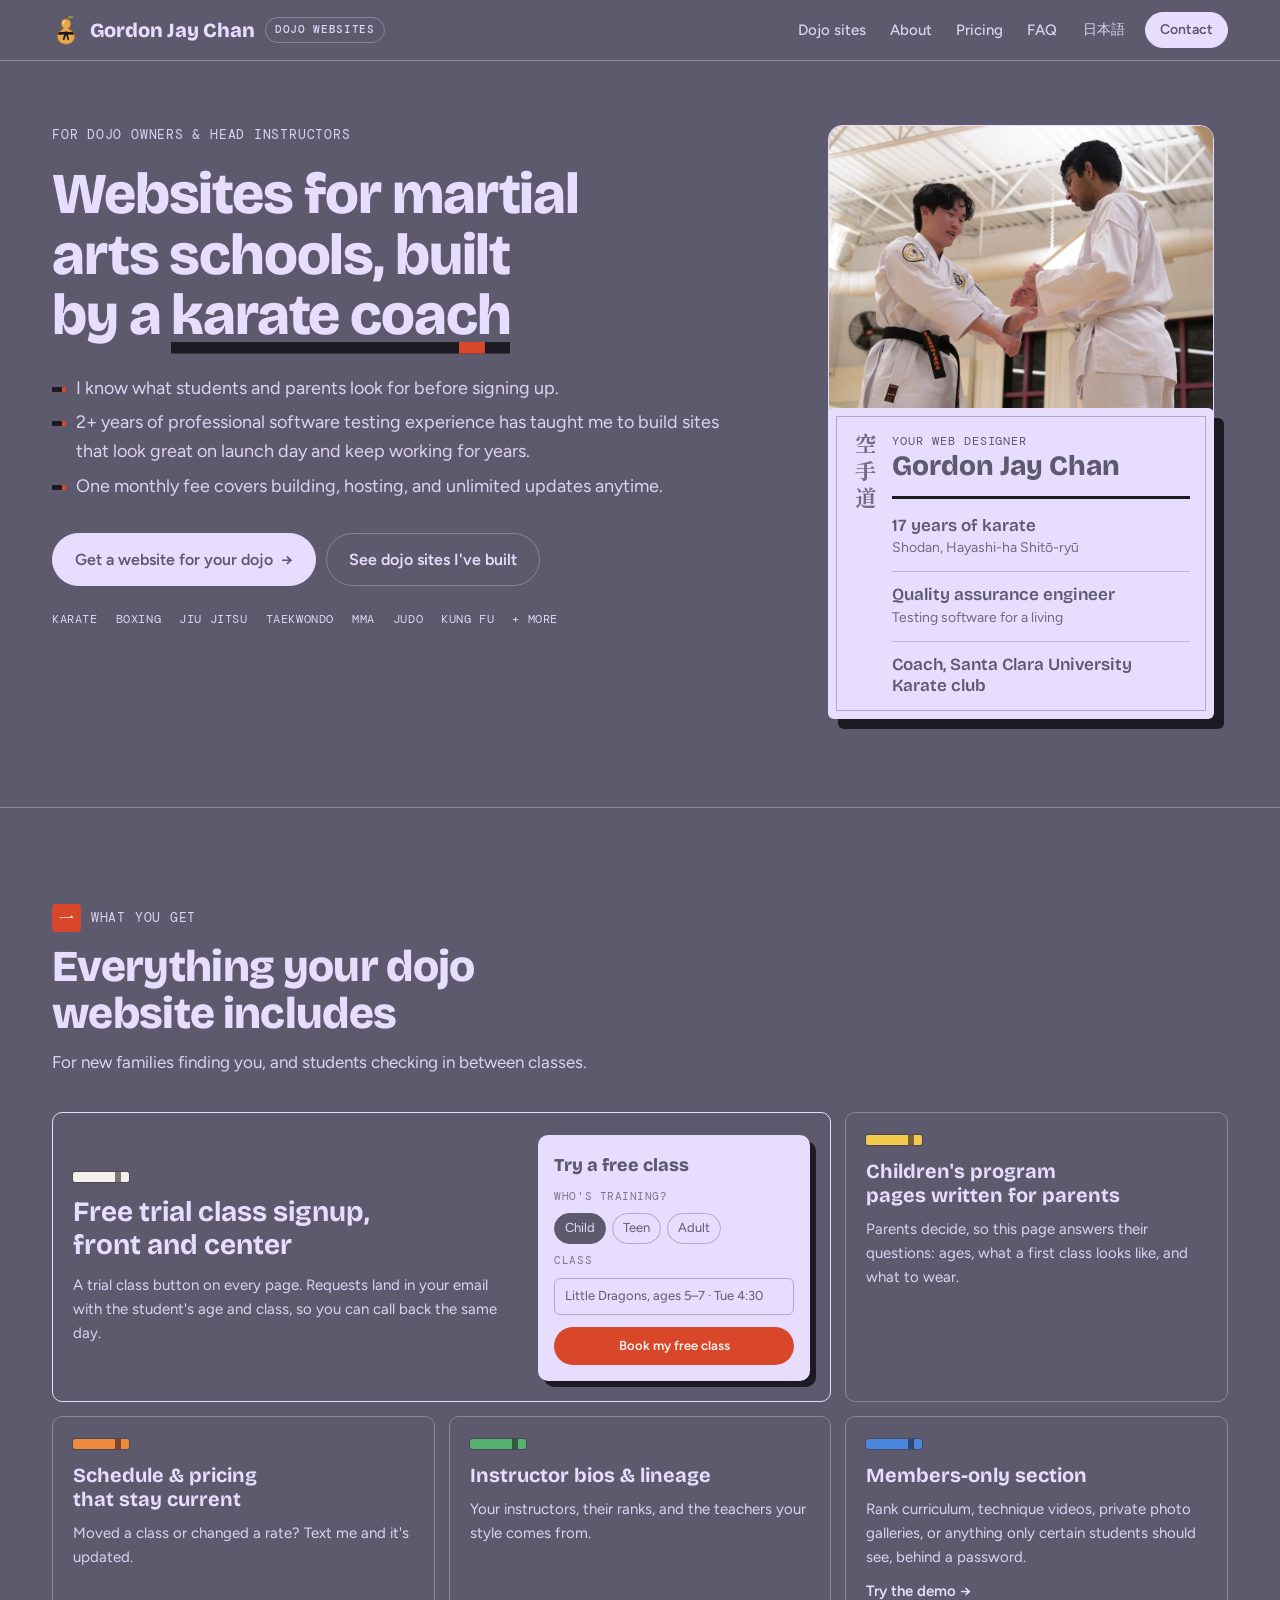
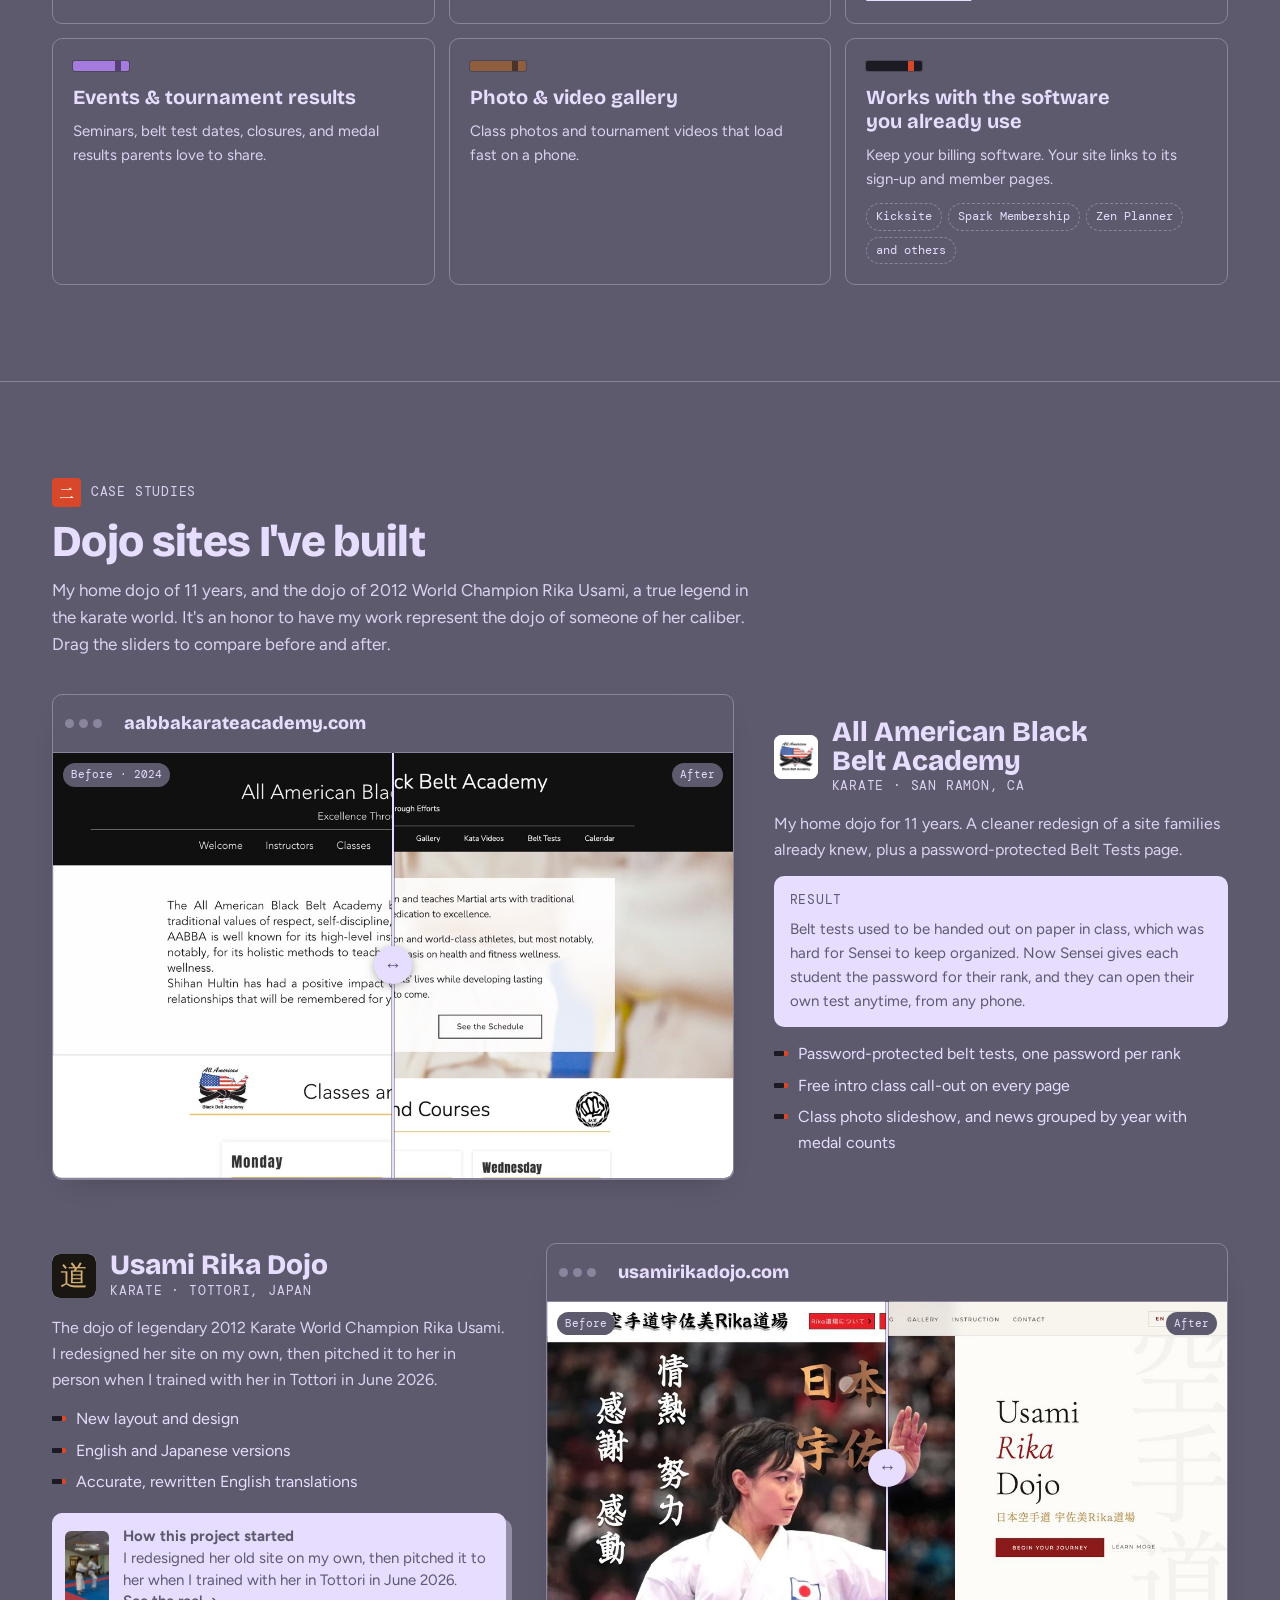
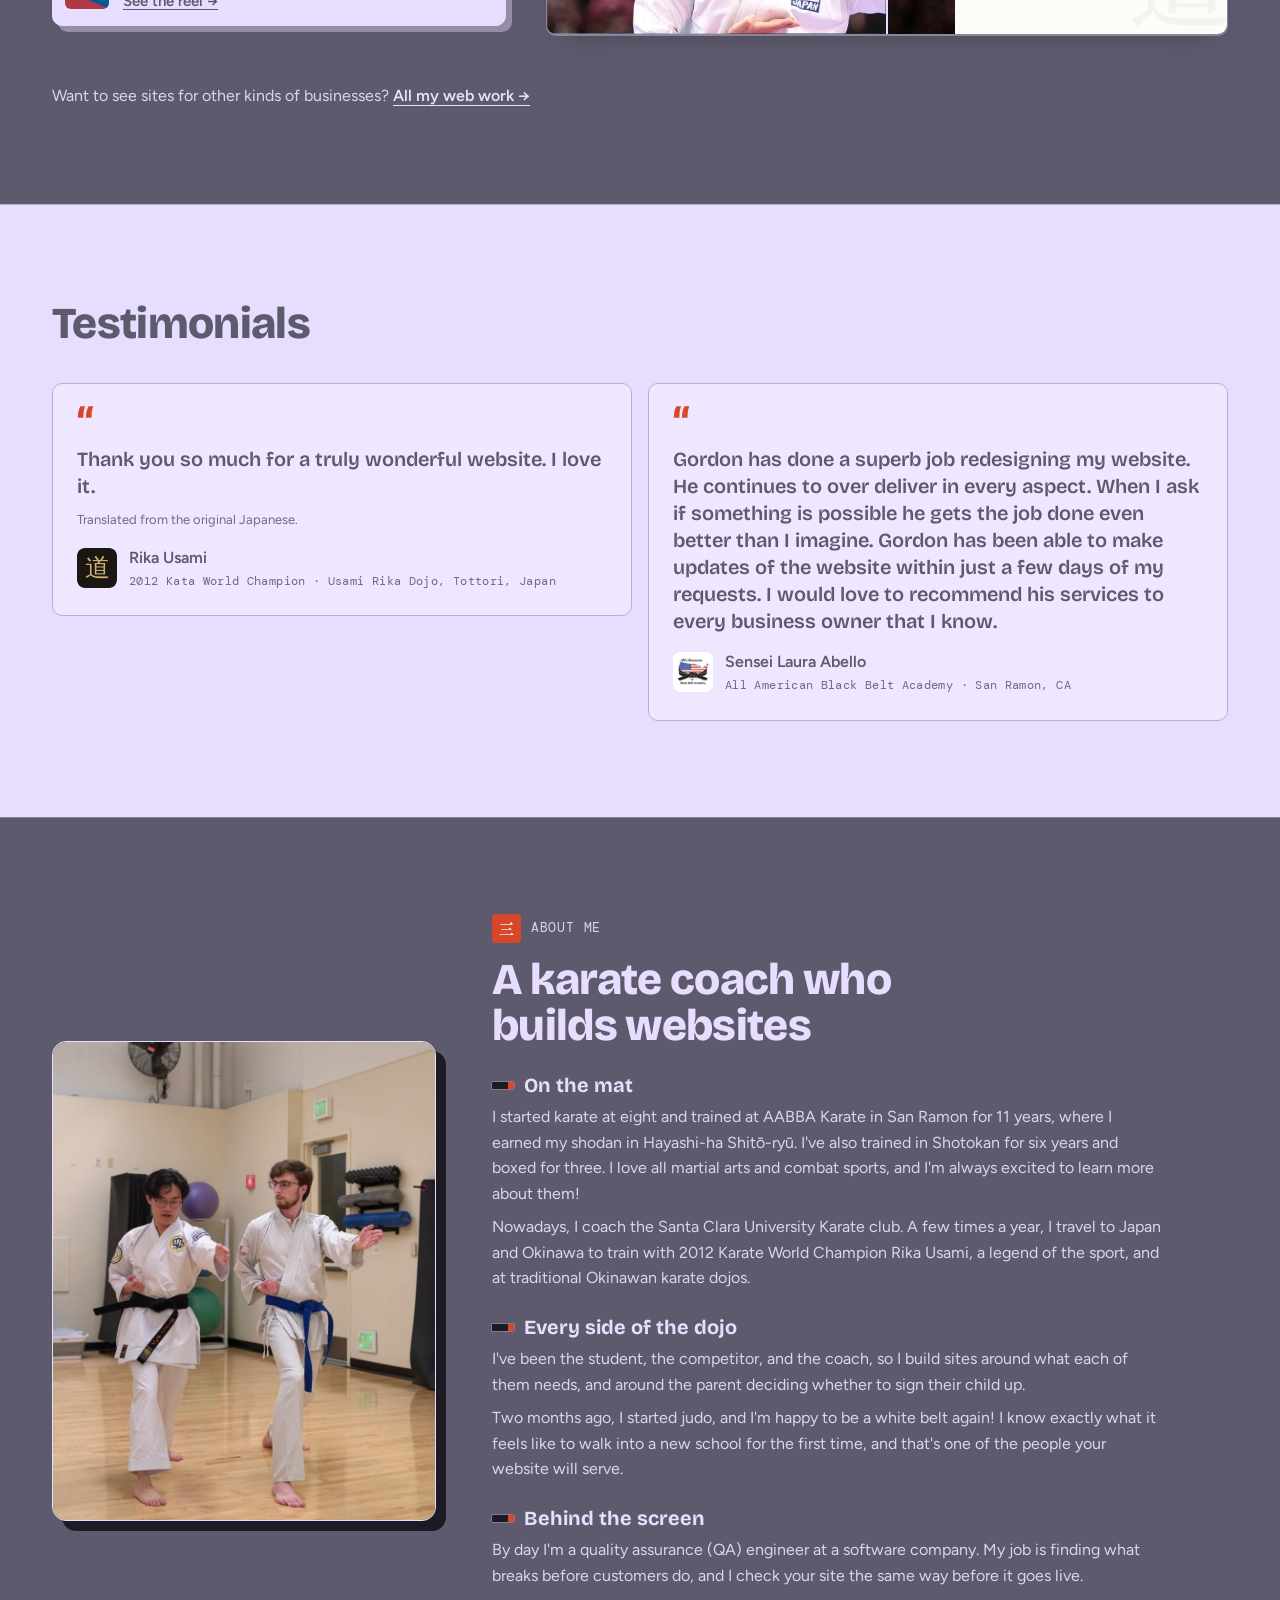
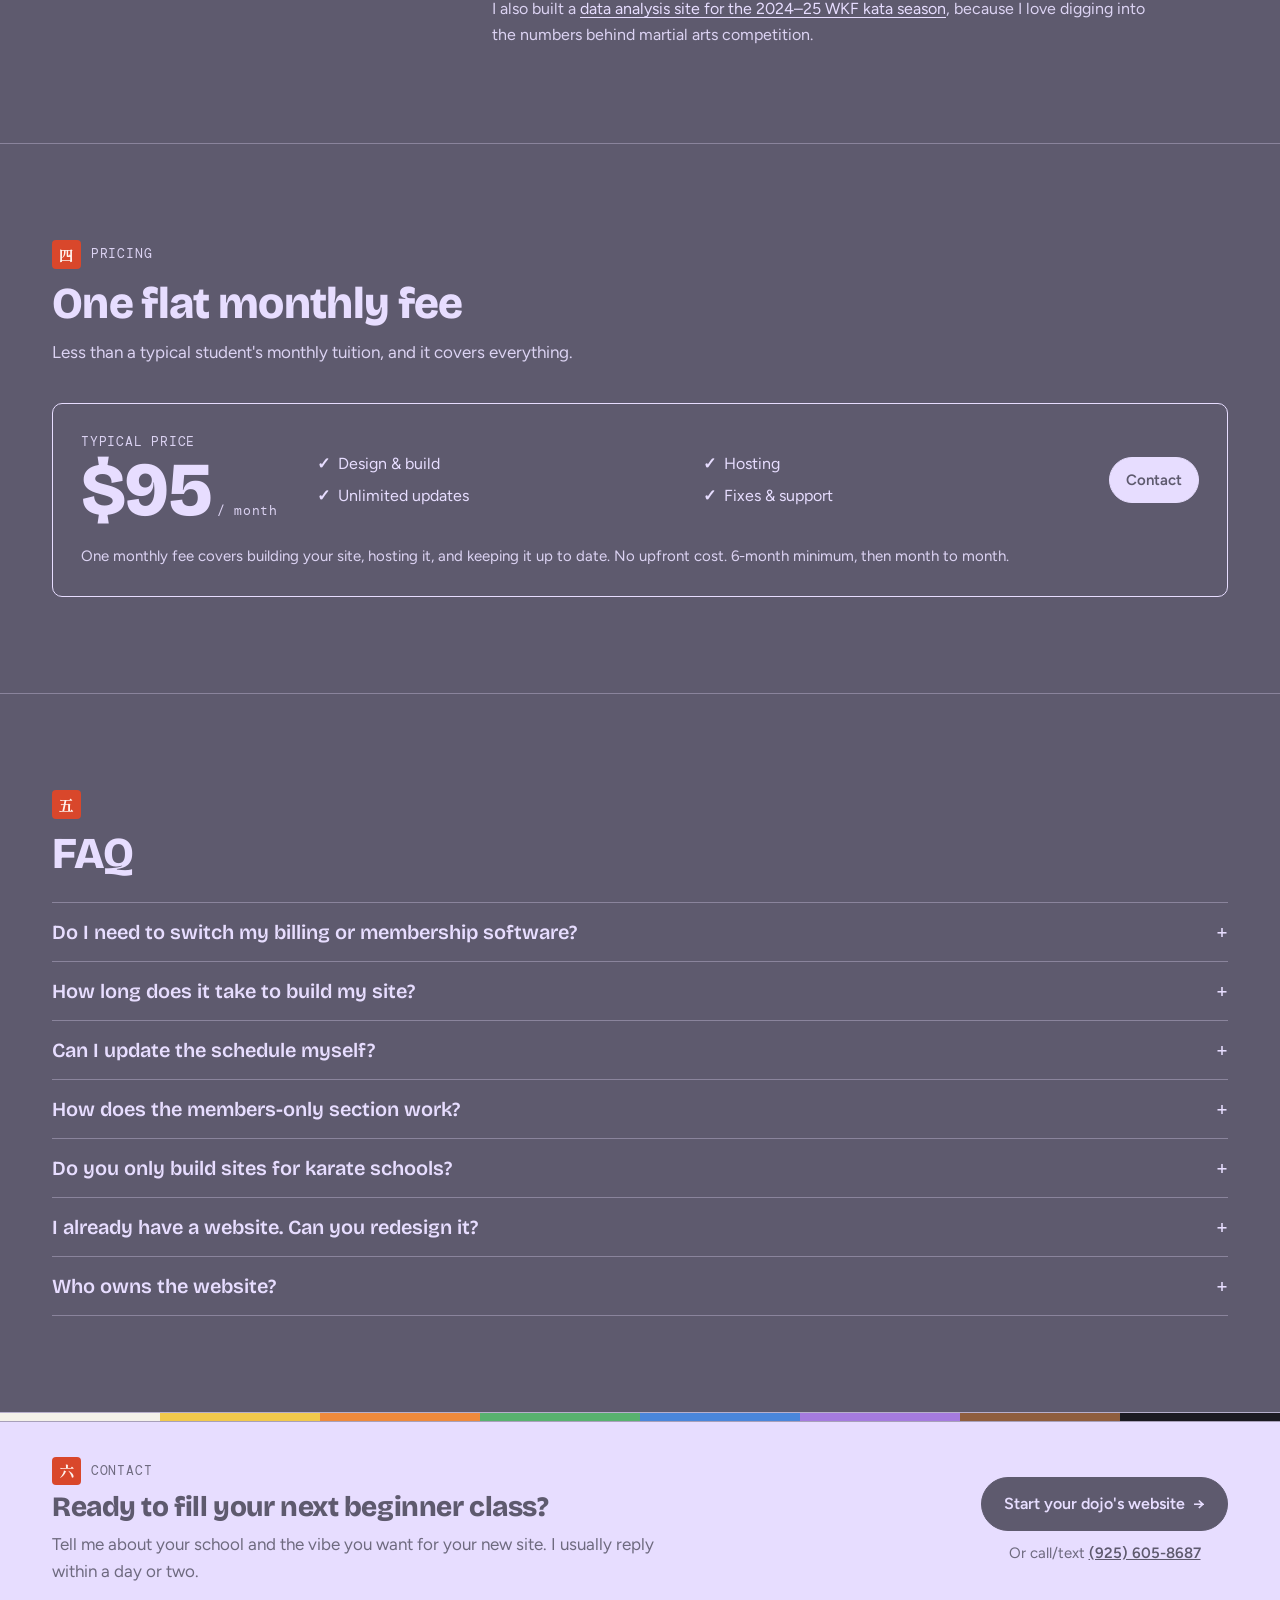
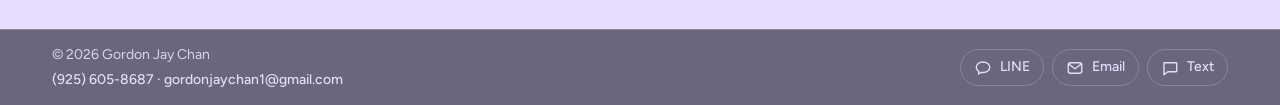
==== commit 63634d46: "Testimonials: add Rika Usami (Japanese original, English translation), with her permission Co-Author" ====
--- a/index.html
+++ b/index.html
@@ -23,10 +23,10 @@
 <link rel="stylesheet" href="https://fonts.googleapis.com/css2?family=Bricolage+Grotesque:opsz,wght@12..96,400;12..96,600;12..96,800&family=Figtree:wght@400;500;600&family=DM+Mono:wght@400;500&display=swap">
 <!-- only the handful of kanji on the page, so this font file stays tiny -->
 <link rel="stylesheet" href="https://fonts.googleapis.com/css2?family=Shippori+Mincho:wght@700&text=%E7%A9%BA%E6%89%8B%E9%81%93%E4%B8%80%E4%BA%8C%E4%B8%89%E5%9B%9B%E4%BA%94%E5%85%AD%E6%97%A5%E6%9C%AC%E8%AA%9E%E5%A3%B0&display=swap">
-<link rel="stylesheet" href="assets/css/style.css?v=38">
+<link rel="stylesheet" href="assets/css/style.css?v=39">
 <!-- pick the language before the page paints, so Japanese visitors don't see a flash of English -->
 <script>try{var q=new URLSearchParams(location.search).get("lang"),s=localStorage.getItem("dojo-lang"),l=q==="ja"||q==="en"?q:s||((navigator.language||"").toLowerCase().indexOf("ja")===0?"ja":"en");document.documentElement.setAttribute("data-lang",l)}catch(e){}</script>
-<script src="assets/js/i18n.js?v=11" defer></script>
+<script src="assets/js/i18n.js?v=12" defer></script>
 <script src="assets/js/app.js?v=3" defer></script>
 </head>
 <body>
@@ -230,6 +230,15 @@
       </div>
       <div class="quotes">
         <figure class="quote">
+          <!-- Rika Usami wrote this in Japanese: the English version shows a translation, marked as one -->
+          <blockquote data-i18n="quotes.usamiQuote">Thank you so much for a truly wonderful website. I love it.</blockquote>
+          <p class="quote-note en-only">Translated from the original Japanese.</p>
+          <figcaption>
+            <img class="quote-logo" src="images/logos/usami.svg" alt="" width="40" height="40" loading="lazy">
+            <span><b data-i18n="quotes.usamiName">Rika Usami</b><span data-i18n="quotes.usami">2012 Kata World Champion · Usami Rika Dojo, Tottori, Japan</span></span>
+          </figcaption>
+        </figure>
+        <figure class="quote">
           <!-- the quote shows in the reader's language: Sensei's original English, or a Japanese translation marked as one -->
           <blockquote data-i18n="quotes.aabbaQuote">Gordon has done a superb job redesigning my website. He continues to over deliver in every aspect. When I ask if something is possible he gets the job done even better than I imagine. Gordon has been able to make updates of the website within just a few days of my requests. I would love to recommend his services to every business owner that I know.</blockquote>
           <p class="quote-note ja-only" lang="ja">※英語の原文を日本語に訳したものです。</p>
@@ -238,8 +247,8 @@
             <span><b>Sensei Laura Abello</b><span data-i18n="quotes.aabba">All American Black Belt Academy · San Ramon, CA</span></span>
           </figcaption>
         </figure>
-        <!-- More quotes go here, same markup. For a quote given in Japanese (like Rika Usami's), put the
-             English translation in the blockquote and her original Japanese in i18n.js, with a "translated" note on the English side. -->
+        <!-- More quotes go here, same markup. Each quote shows in the reader's language; whichever side is a
+             translation gets a small note (.quote-note with .en-only or .ja-only), like the two above. -->
       </div>
     </div>
   </section>
--- a/assets/css/style.css
+++ b/assets/css/style.css
@@ -122,6 +122,7 @@
 .ja-only { display: none; }
 html[lang="ja"] .ja-only { display: block; }
 html[lang="ja"] .btn.ja-only { display: inline-flex; }
+html[lang="ja"] .en-only { display: none; }
 /* LINE's green, so it's instantly recognizable to Japanese visitors */
 .btn.line { background: #06C755; border-color: #06C755; color: #fff; }
 .btn.line:hover { background: #05B34C; border-color: #05B34C; }
@@ -301,7 +302,7 @@
 /* ---------- testimonials (lavender band; hidden until real quotes come in) ---------- */
 .testimonials { border-top: 0; }
 .testimonials .label { color: var(--gry); }
-.quotes { display: grid; grid-template-columns: repeat(3, minmax(0, 1fr)); gap: 16px; }
+.quotes { display: grid; grid-template-columns: repeat(2, minmax(0, 1fr)); gap: 16px; align-items: start; }
 @media (max-width: 960px) { .quotes { grid-template-columns: 1fr; } }
 .quote { margin: 0; padding: 24px; border: 1px solid var(--line); border-radius: var(--radius); display: grid; gap: 14px; align-content: start; background: color-mix(in srgb, var(--lav) 70%, #fff); }
 .quote.sample { border-style: dashed; }
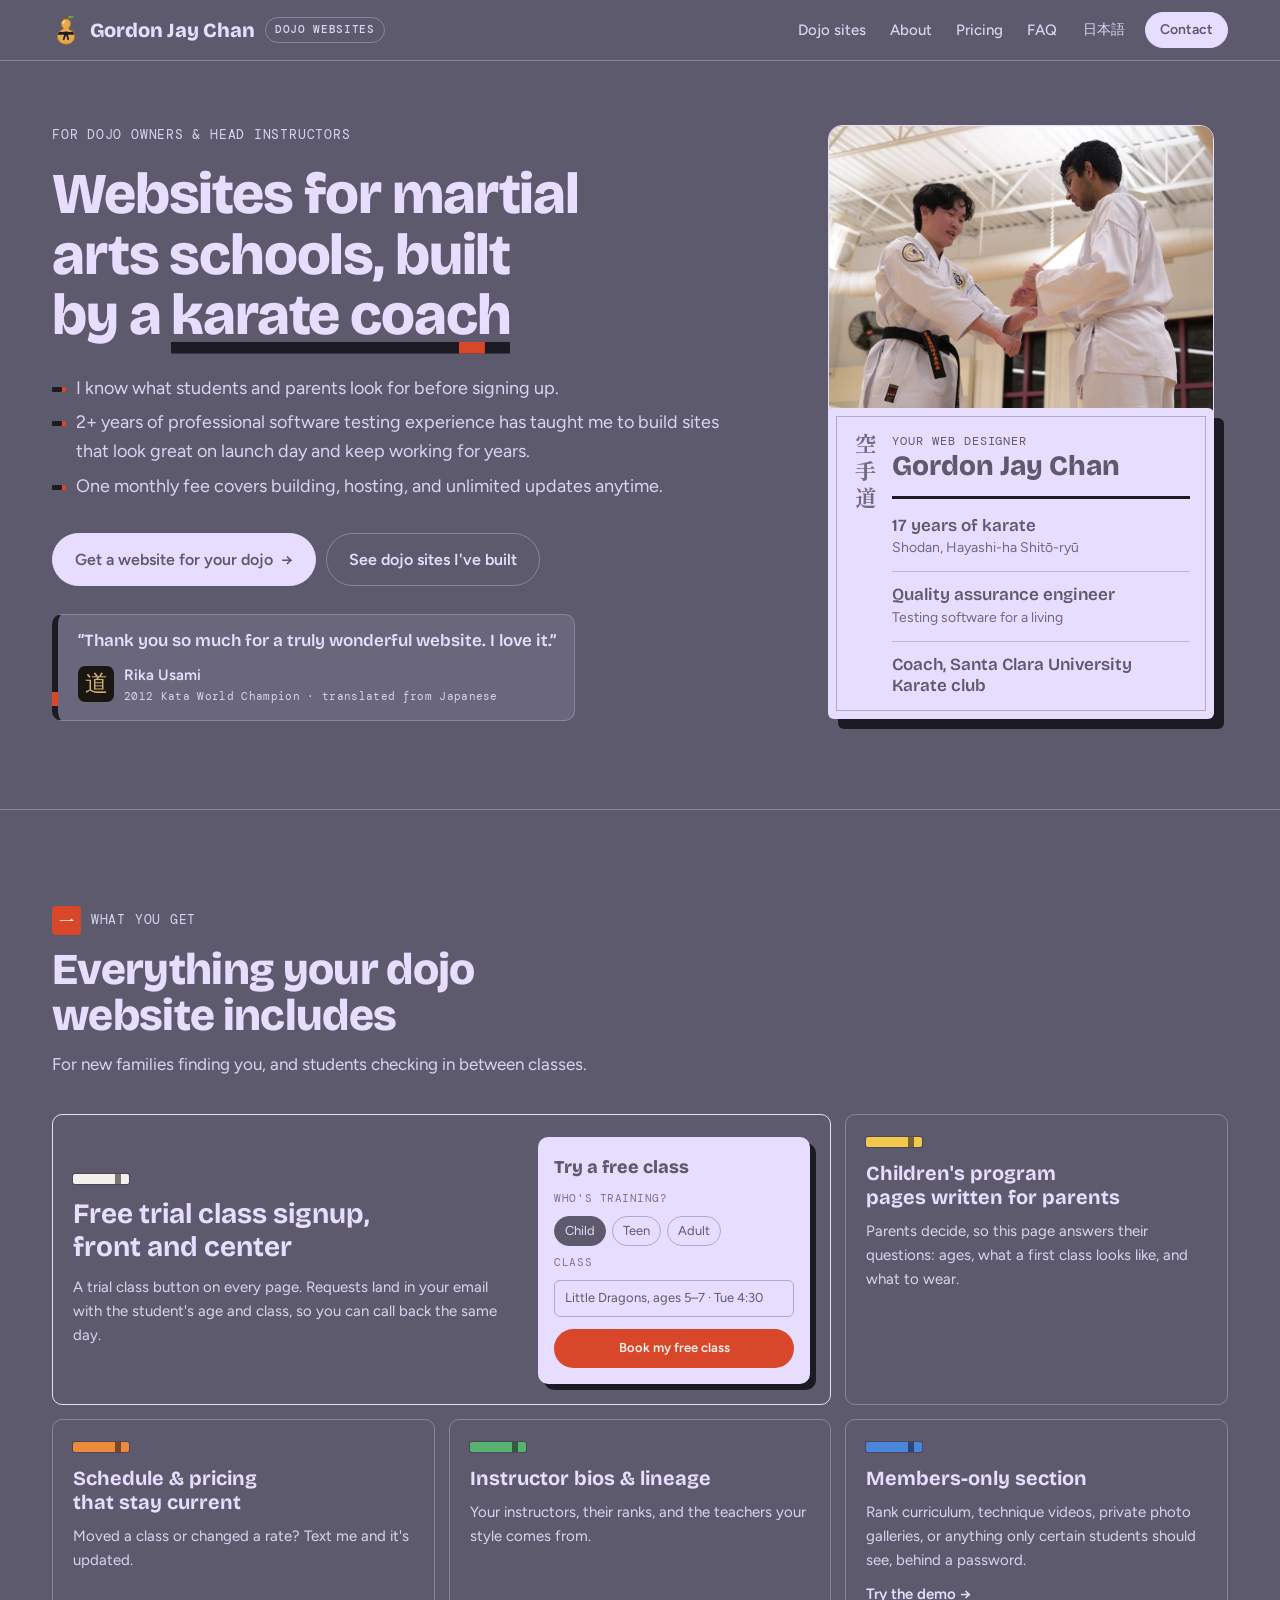
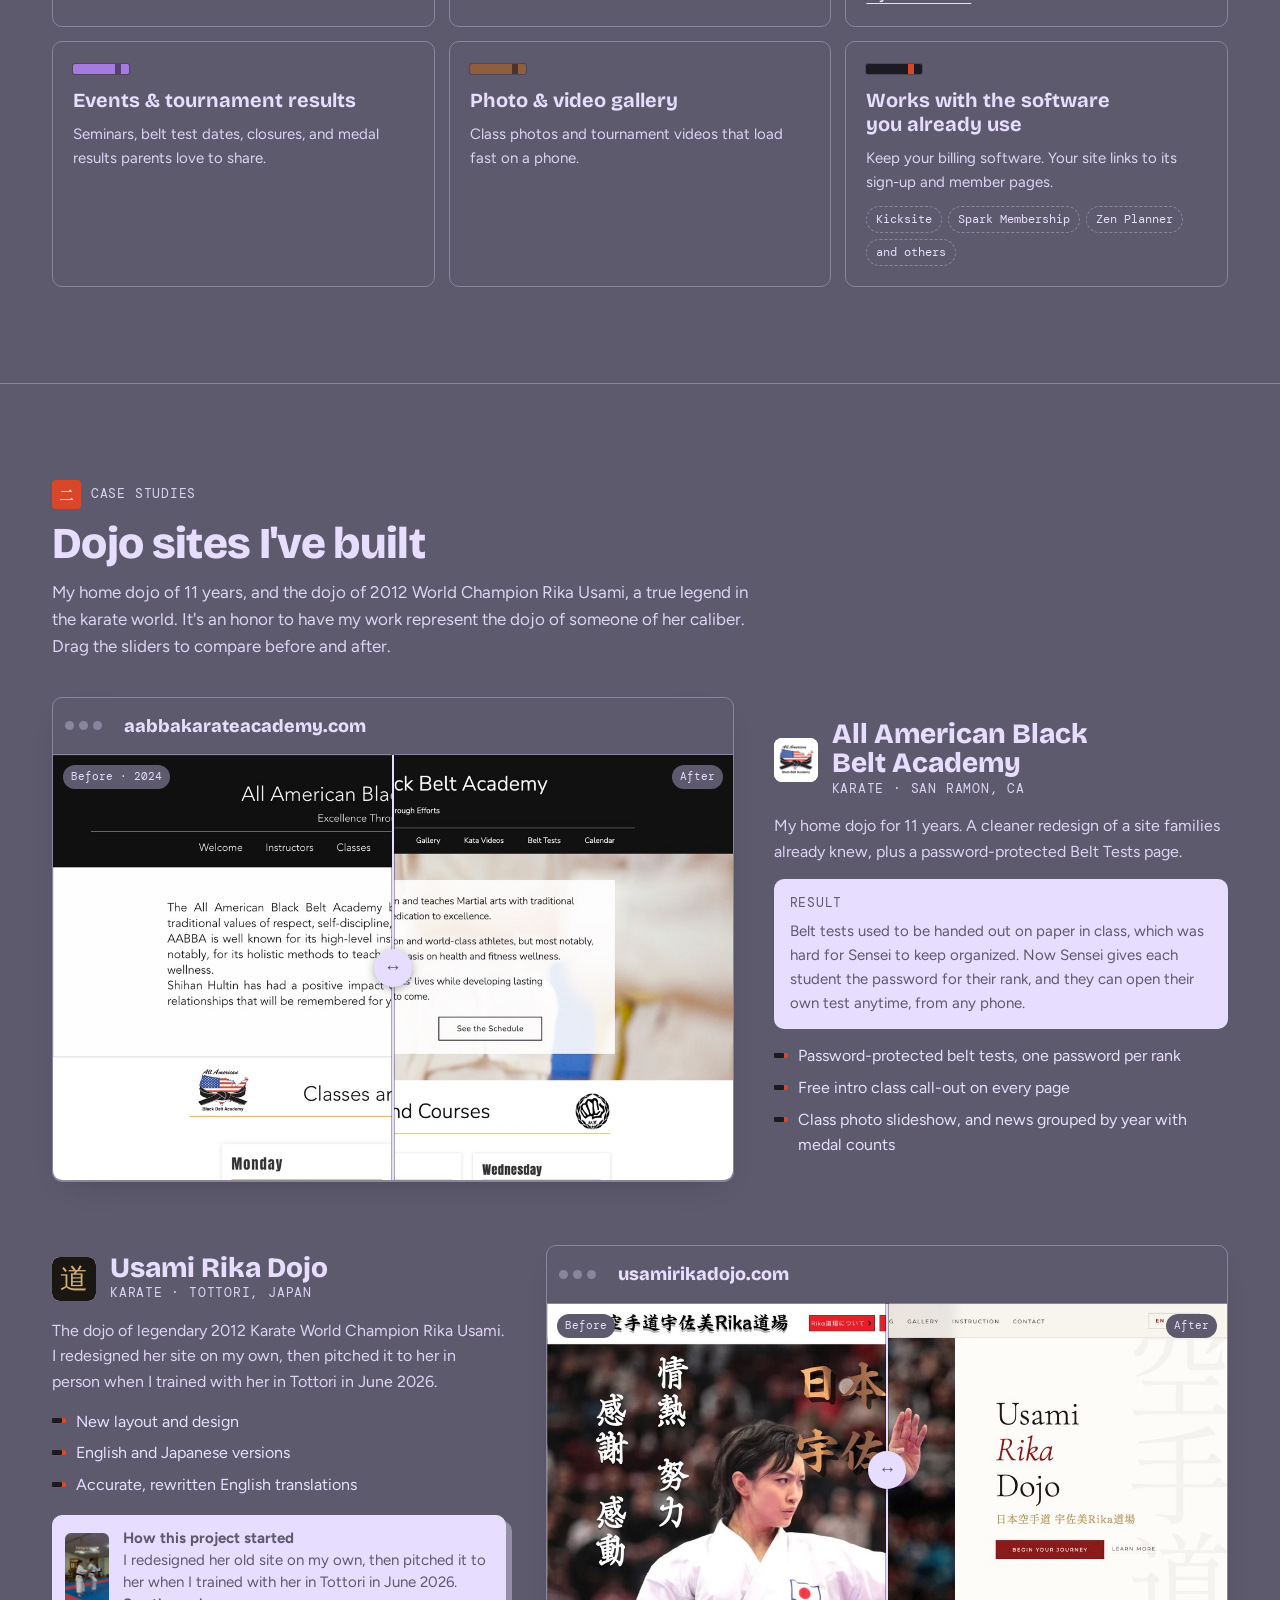
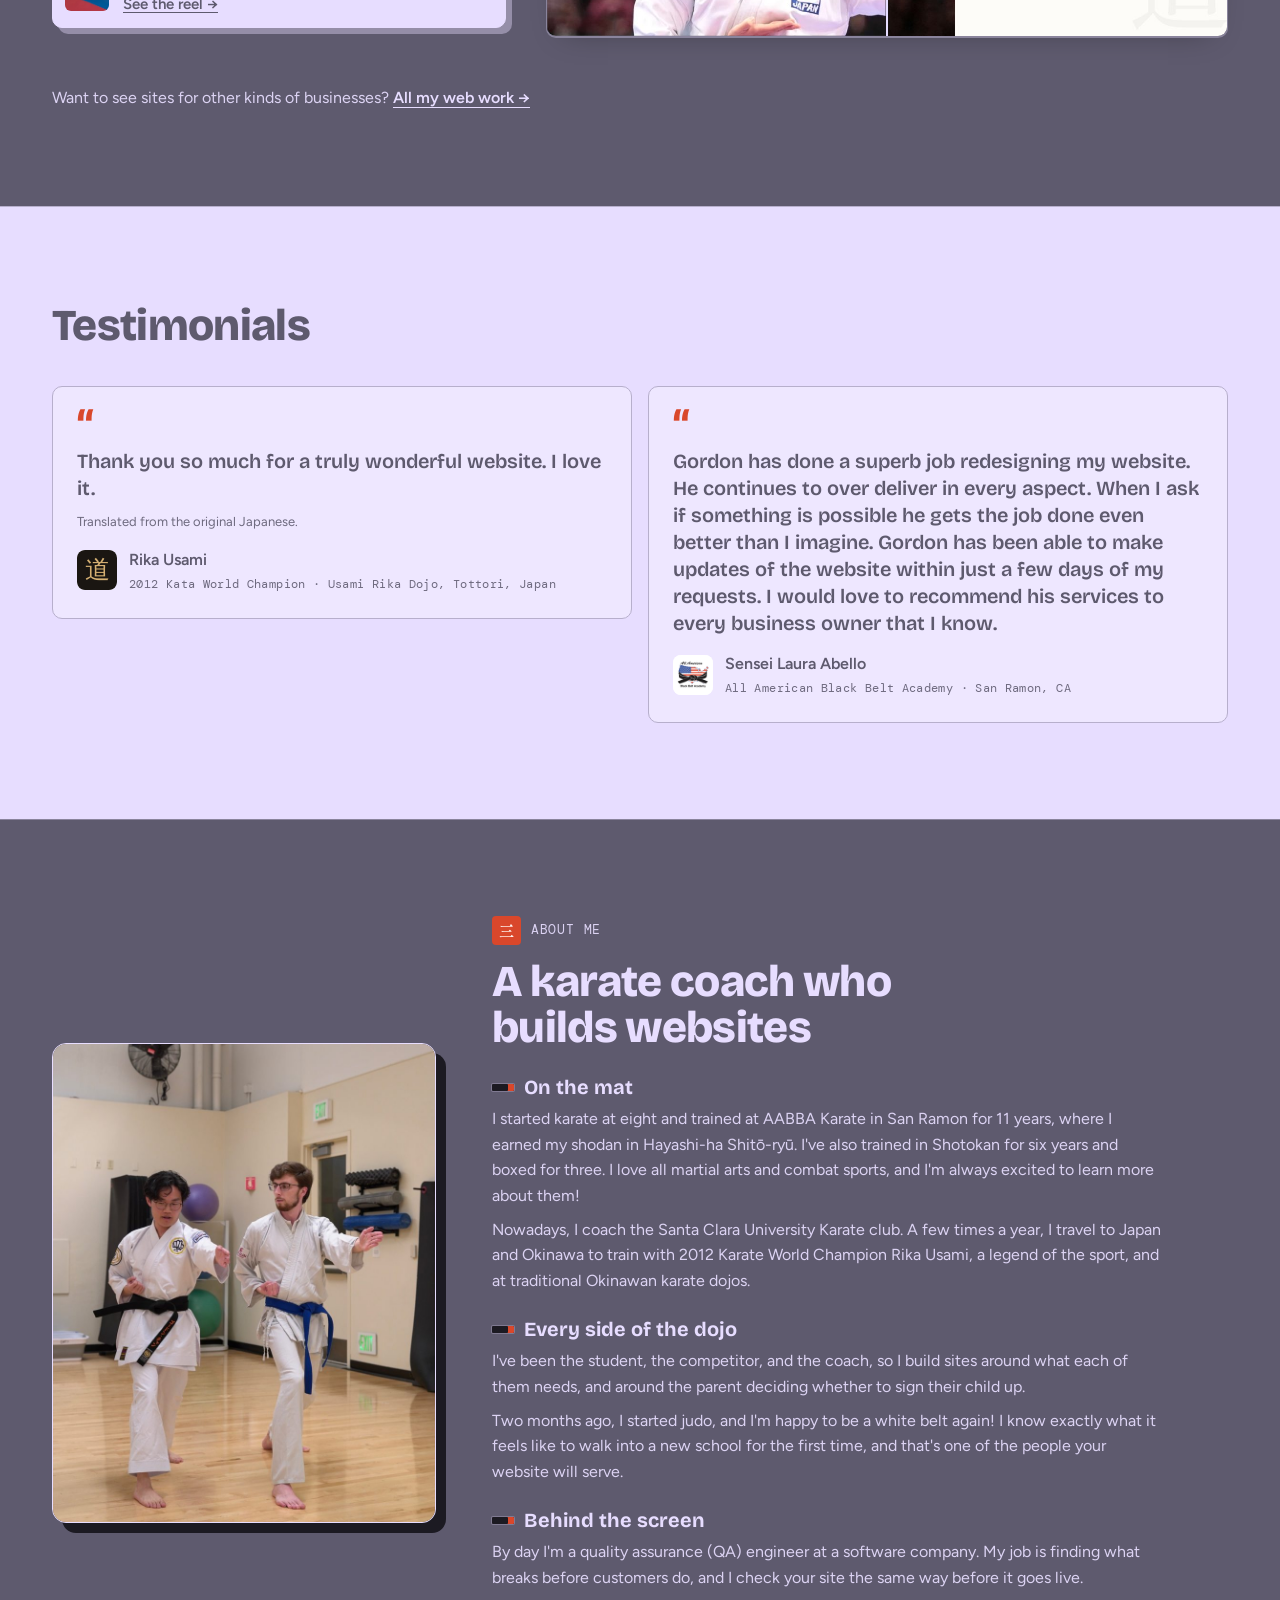
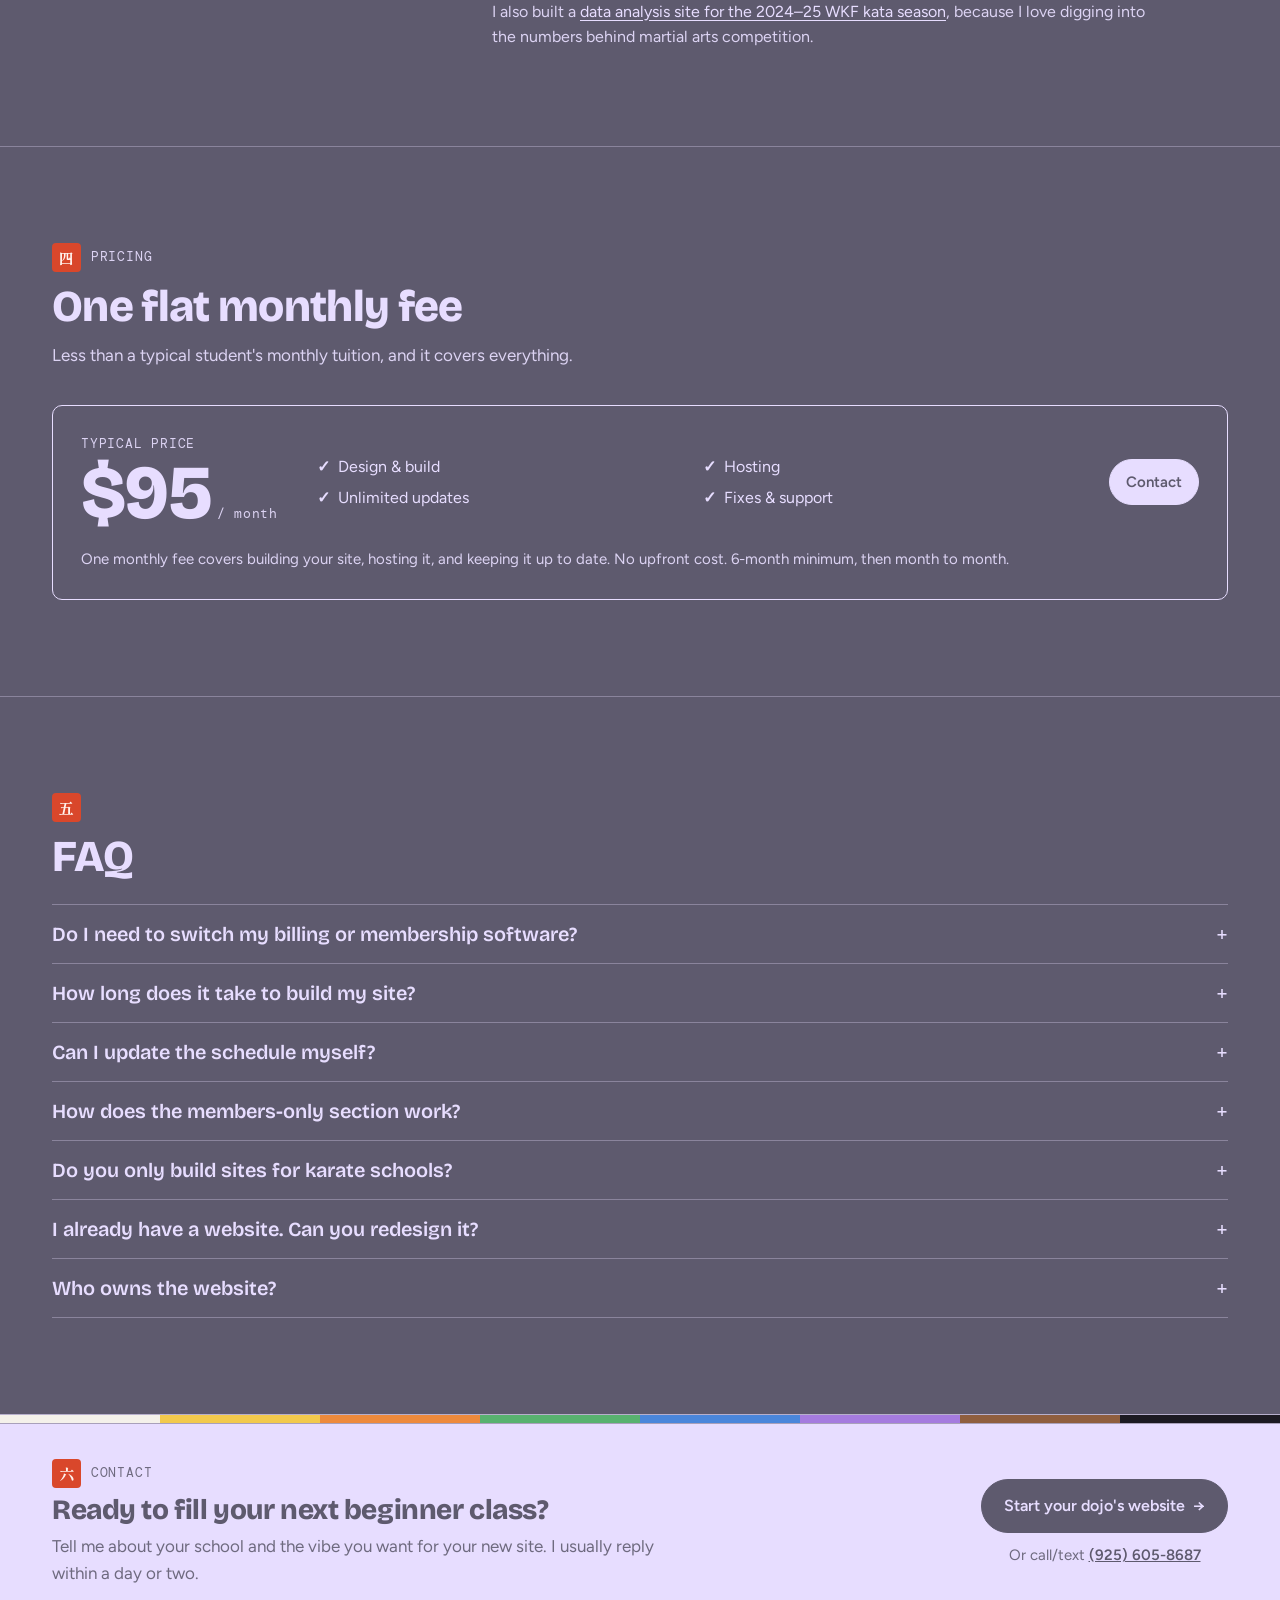
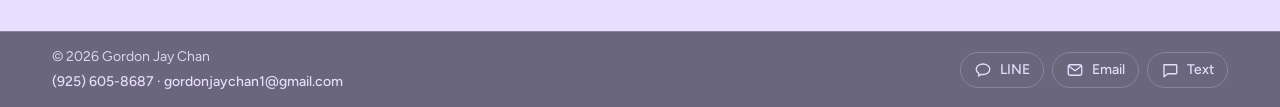
==== commit 9ef19503: "Hero: Rika Usami's quote in its own card, in place of the list of styles Co-Authored-By: Claude Opus" ====
--- a/index.html
+++ b/index.html
@@ -23,10 +23,10 @@
 <link rel="stylesheet" href="https://fonts.googleapis.com/css2?family=Bricolage+Grotesque:opsz,wght@12..96,400;12..96,600;12..96,800&family=Figtree:wght@400;500;600&family=DM+Mono:wght@400;500&display=swap">
 <!-- only the handful of kanji on the page, so this font file stays tiny -->
 <link rel="stylesheet" href="https://fonts.googleapis.com/css2?family=Shippori+Mincho:wght@700&text=%E7%A9%BA%E6%89%8B%E9%81%93%E4%B8%80%E4%BA%8C%E4%B8%89%E5%9B%9B%E4%BA%94%E5%85%AD%E6%97%A5%E6%9C%AC%E8%AA%9E%E5%A3%B0&display=swap">
-<link rel="stylesheet" href="assets/css/style.css?v=39">
+<link rel="stylesheet" href="assets/css/style.css?v=40">
 <!-- pick the language before the page paints, so Japanese visitors don't see a flash of English -->
 <script>try{var q=new URLSearchParams(location.search).get("lang"),s=localStorage.getItem("dojo-lang"),l=q==="ja"||q==="en"?q:s||((navigator.language||"").toLowerCase().indexOf("ja")===0?"ja":"en");document.documentElement.setAttribute("data-lang",l)}catch(e){}</script>
-<script src="assets/js/i18n.js?v=12" defer></script>
+<script src="assets/js/i18n.js?v=13" defer></script>
 <script src="assets/js/app.js?v=3" defer></script>
 </head>
 <body>
@@ -65,7 +65,14 @@
           <a class="btn primary big" href="#contact" data-contact data-i18n="hero.cta">Get a website for your dojo <span aria-hidden="true">→</span></a>
           <a class="btn big" href="#work" data-i18n="hero.cta2">See dojo sites I've built</a>
         </div>
-        <p class="styles" data-i18n="hero.styles"><span>Karate</span><span>Boxing</span><span>Jiu jitsu</span><span>Taekwondo</span><span>MMA</span><span>Judo</span><span>Kung fu</span><span>+ more</span></p>
+        <!-- Rika Usami's endorsement, right under the buttons (the full card is in Testimonials too) -->
+        <figure class="hero-quote">
+          <blockquote data-i18n="hero.quote">“Thank you so much for a truly wonderful website. I love it.”</blockquote>
+          <figcaption>
+            <img src="images/logos/usami.svg" alt="" width="36" height="36">
+            <span><b data-i18n="quotes.usamiName">Rika Usami</b><span data-i18n="hero.quoteWho">2012 Kata World Champion · translated from Japanese</span></span>
+          </figcaption>
+        </figure>
       </div>
 
       <div class="hero-visual">
--- a/assets/css/style.css
+++ b/assets/css/style.css
@@ -118,7 +118,7 @@
 html[lang="ja"] body { font-family: var(--body), "Hiragino Sans", "Hiragino Kaku Gothic ProN", "Noto Sans JP", "Yu Gothic", Meiryo, sans-serif; }
 html[lang="ja"] h1, html[lang="ja"] h2, html[lang="ja"] h3 { font-family: var(--display), "Hiragino Sans", "Hiragino Kaku Gothic ProN", "Noto Sans JP", "Yu Gothic", Meiryo, sans-serif; letter-spacing: 0; line-height: 1.3; }
 html[lang="ja"] { word-break: auto-phrase; line-break: strict; overflow-wrap: anywhere; }
-html[lang="ja"] .label, html[lang="ja"] .styles, html[lang="ja"] .brand-tag { letter-spacing: .04em; }
+html[lang="ja"] .label, html[lang="ja"] .brand-tag { letter-spacing: .04em; }
 .ja-only { display: none; }
 html[lang="ja"] .ja-only { display: block; }
 html[lang="ja"] .btn.ja-only { display: inline-flex; }
@@ -157,7 +157,20 @@
 }
 .hero-visual .cert { margin-top: -72px; }
 .hero-ctas { display: flex; flex-wrap: wrap; gap: 10px; margin-top: 4px; }
-.styles { display: flex; flex-wrap: wrap; gap: 6px 18px; margin-top: 6px; font-family: var(--mono); font-size: 0.75rem; letter-spacing: .05em; text-transform: uppercase; color: var(--muted); }
+/* Rika Usami's quote under the hero buttons: a small card with a black-belt edge */
+.hero-quote {
+  margin: 10px 0 0; max-width: 34rem; display: grid; gap: 10px; position: relative;
+  padding: 14px 18px 14px 20px; border-radius: var(--radius); background: var(--soft);
+  border: 1px solid var(--line); border-left: 6px solid var(--belt-black);
+}
+/* the red rank stripe near the end of the belt edge */
+.hero-quote::before { content: ""; position: absolute; left: -6px; bottom: 14px; width: 6px; height: 14px; background: var(--shu); }
+.hero-quote blockquote { margin: 0; font-family: var(--display); font-weight: 600; font-size: 1.0625rem; line-height: 1.4; color: var(--ink); }
+.hero-quote figcaption { display: flex; align-items: center; gap: 10px; }
+.hero-quote img { width: 36px; height: 36px; border-radius: 7px; flex: none; }
+.hero-quote figcaption > span { display: grid; gap: 1px; }
+.hero-quote b { font-weight: 600; font-size: 0.9375rem; }
+.hero-quote figcaption > span > span { font-family: var(--mono); font-size: 0.6875rem; letter-spacing: .03em; color: var(--muted); }
 
 /* rank certificate (menjō): lavender paper, vertical 空手道 down the edge */
 .cert {
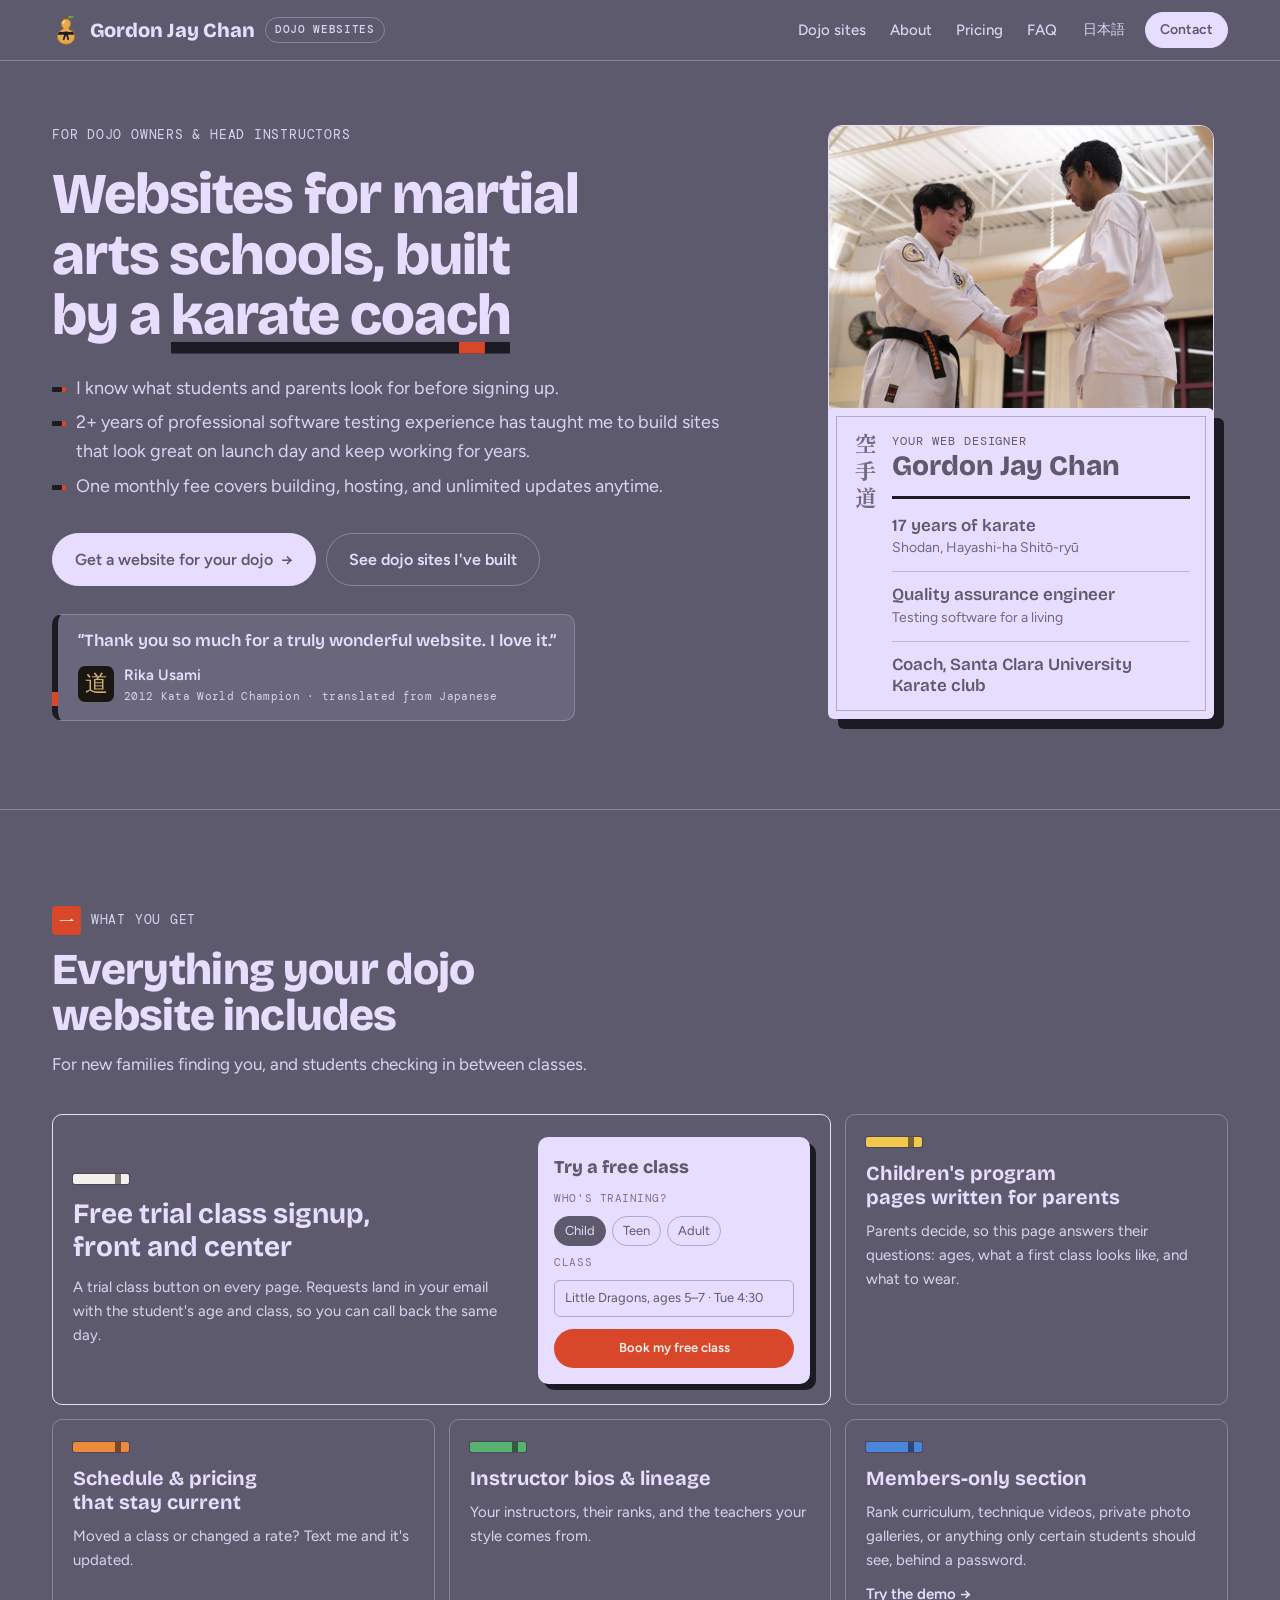
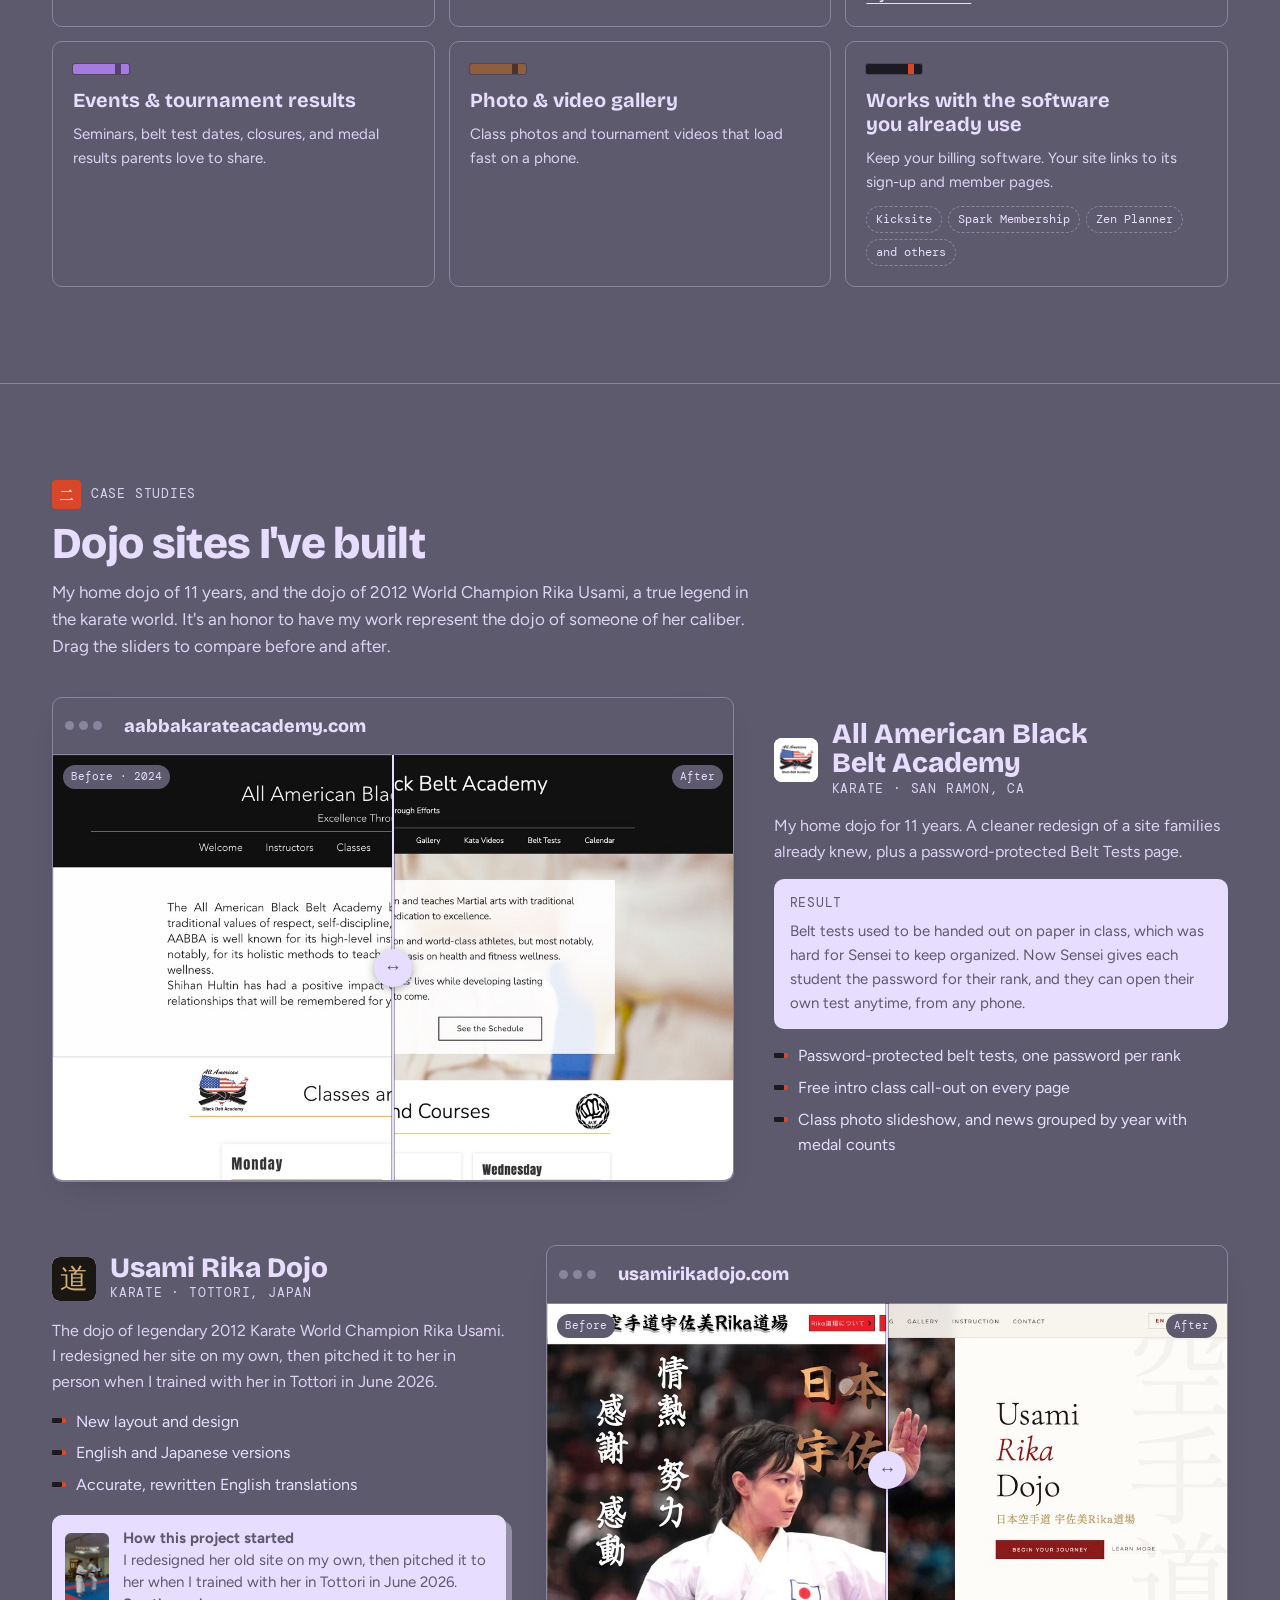
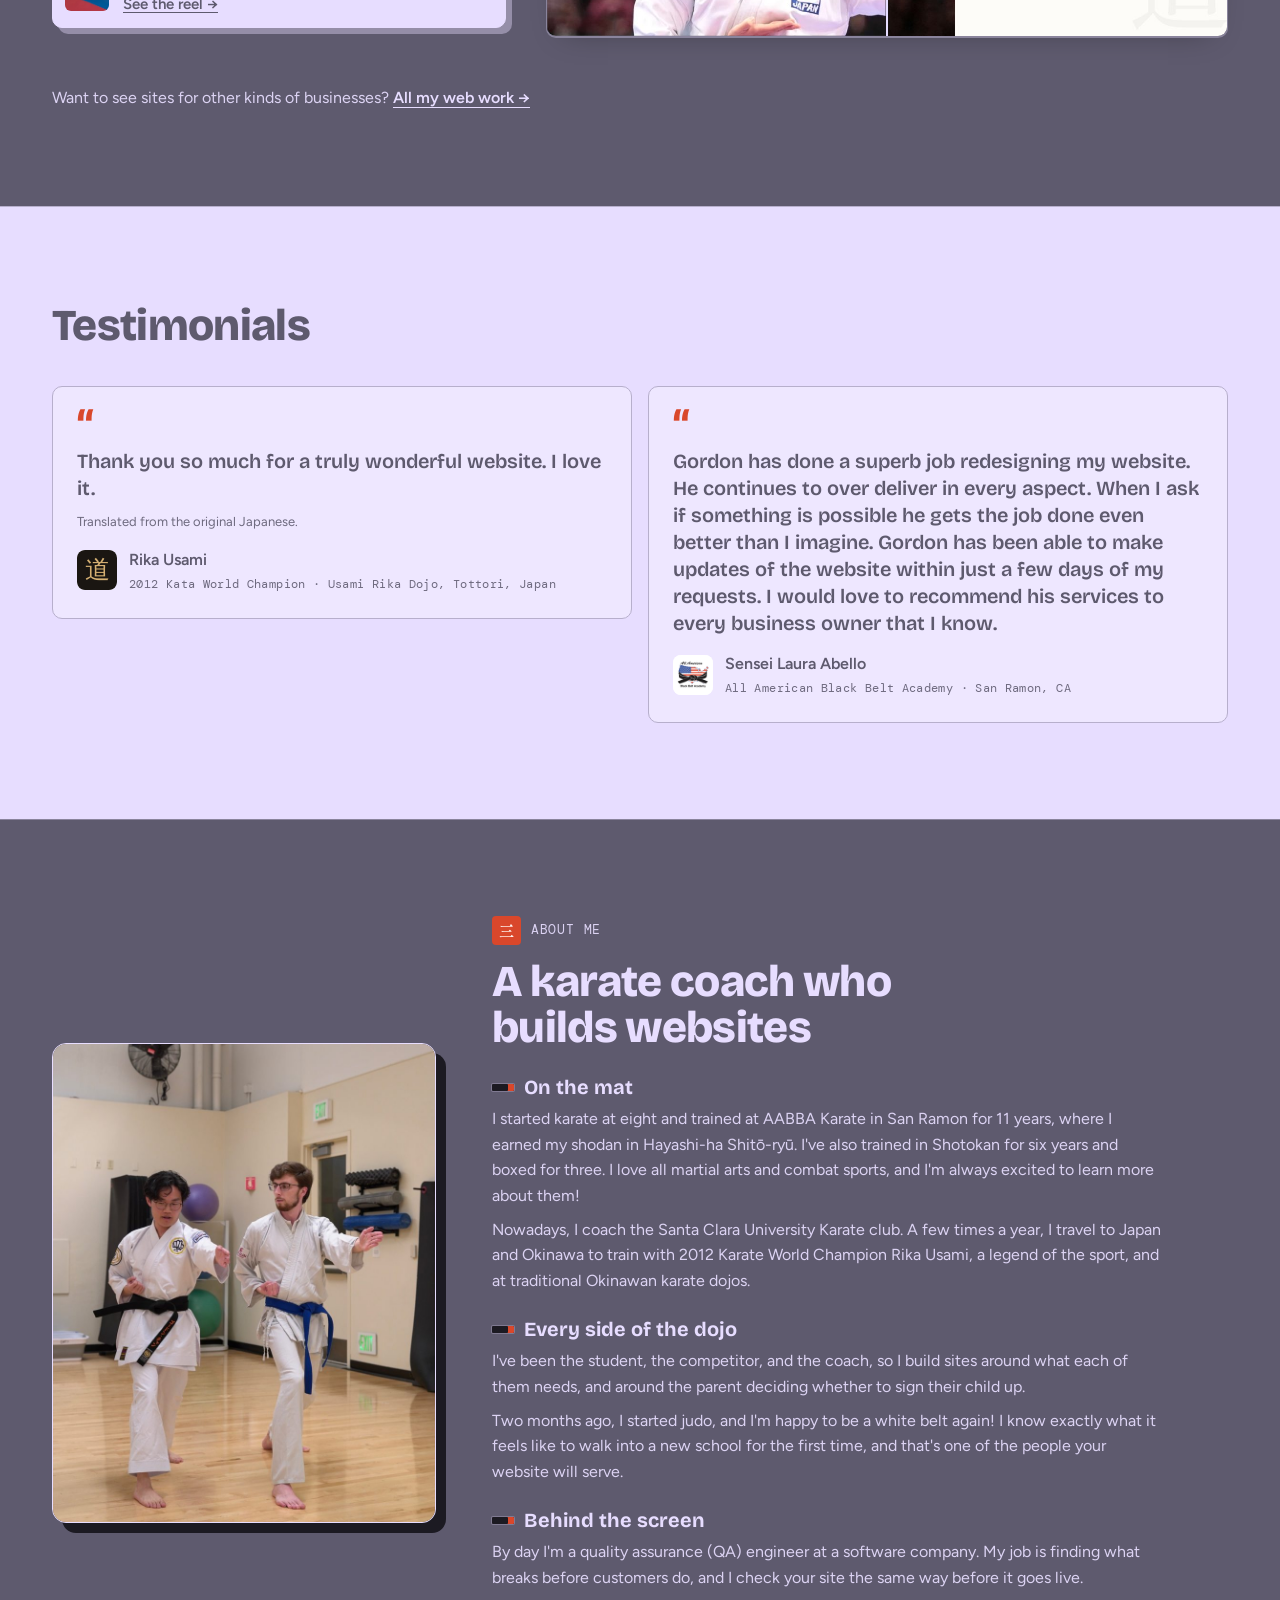
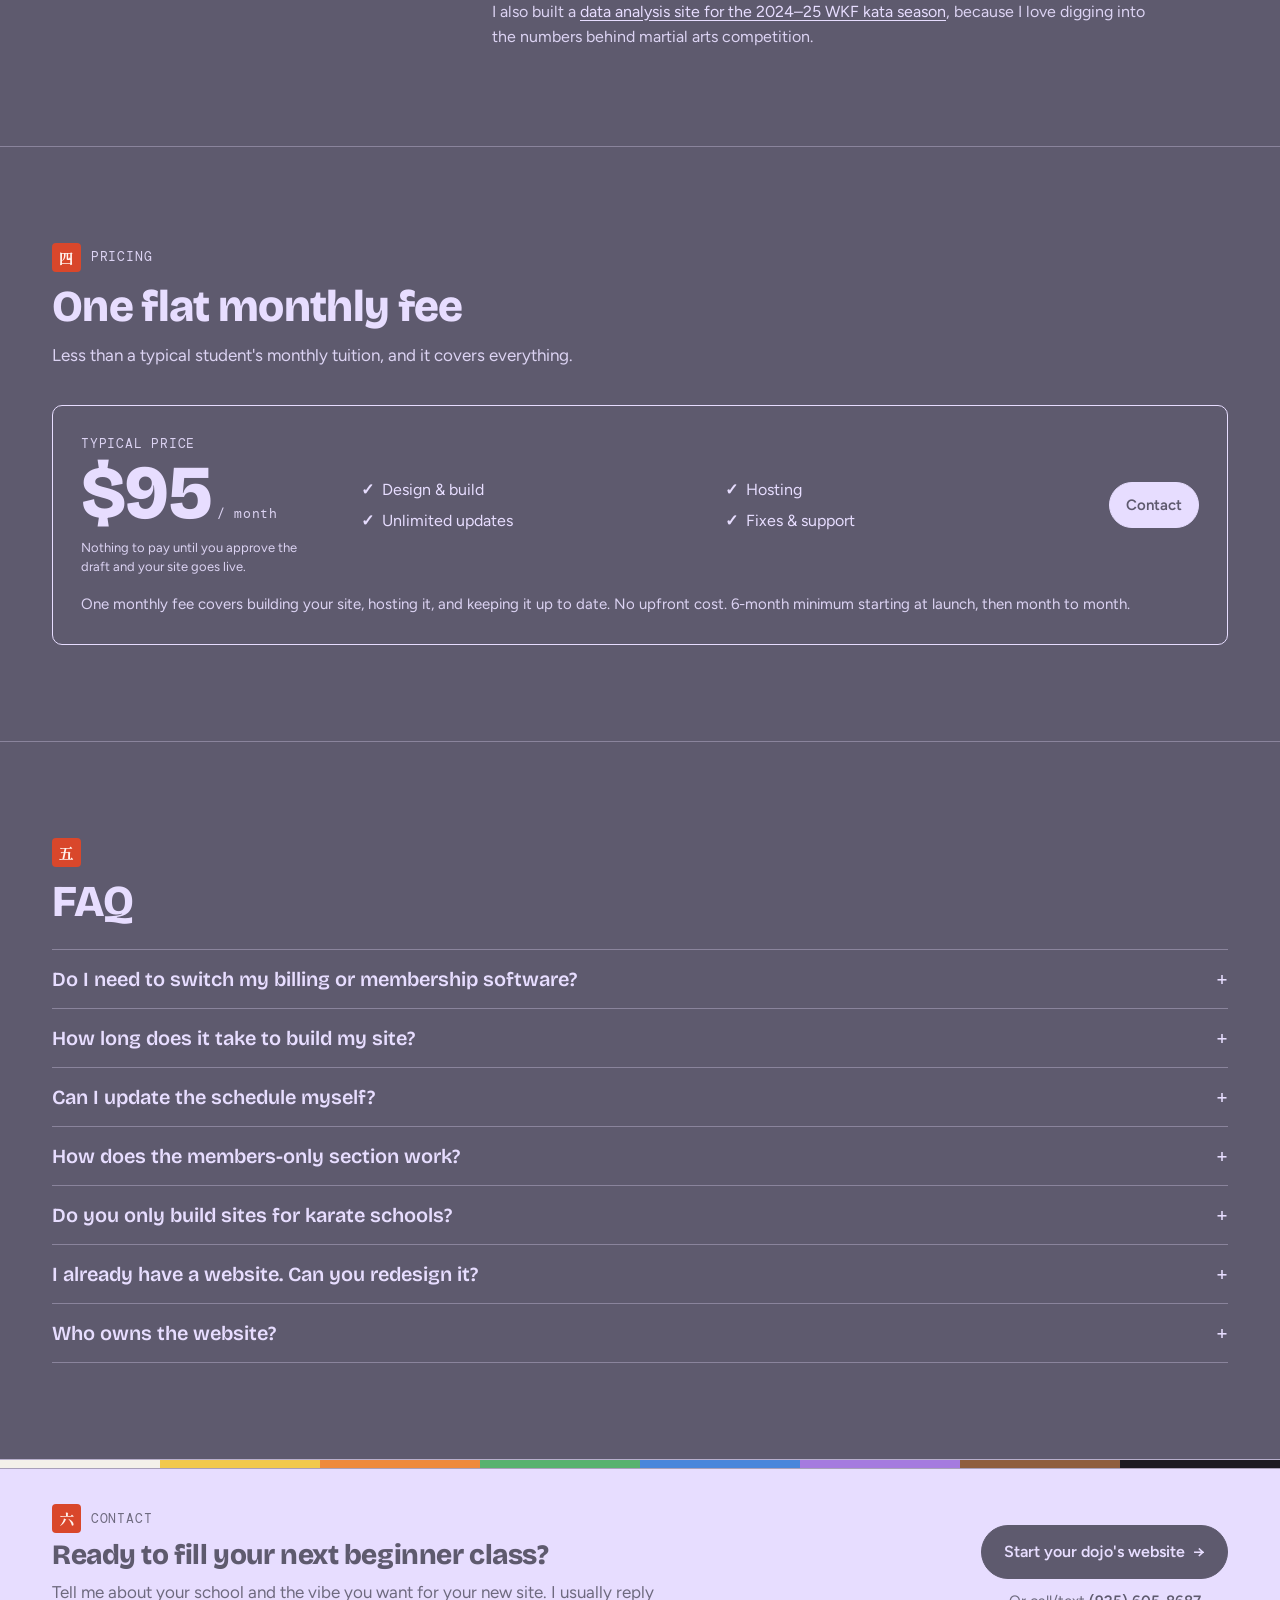
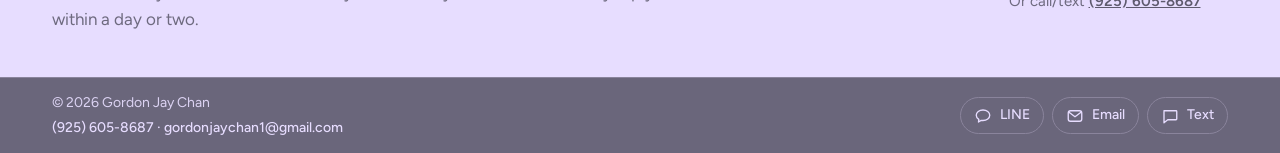
==== commit f596ba22: "Pricing: nothing to pay until launch; 6-month minimum starts at launch (EN + JA) Co-Authored-By: Cla" ====
--- a/index.html
+++ b/index.html
@@ -23,10 +23,10 @@
 <link rel="stylesheet" href="https://fonts.googleapis.com/css2?family=Bricolage+Grotesque:opsz,wght@12..96,400;12..96,600;12..96,800&family=Figtree:wght@400;500;600&family=DM+Mono:wght@400;500&display=swap">
 <!-- only the handful of kanji on the page, so this font file stays tiny -->
 <link rel="stylesheet" href="https://fonts.googleapis.com/css2?family=Shippori+Mincho:wght@700&text=%E7%A9%BA%E6%89%8B%E9%81%93%E4%B8%80%E4%BA%8C%E4%B8%89%E5%9B%9B%E4%BA%94%E5%85%AD%E6%97%A5%E6%9C%AC%E8%AA%9E%E5%A3%B0&display=swap">
-<link rel="stylesheet" href="assets/css/style.css?v=40">
+<link rel="stylesheet" href="assets/css/style.css?v=42">
 <!-- pick the language before the page paints, so Japanese visitors don't see a flash of English -->
 <script>try{var q=new URLSearchParams(location.search).get("lang"),s=localStorage.getItem("dojo-lang"),l=q==="ja"||q==="en"?q:s||((navigator.language||"").toLowerCase().indexOf("ja")===0?"ja":"en");document.documentElement.setAttribute("data-lang",l)}catch(e){}</script>
-<script src="assets/js/i18n.js?v=13" defer></script>
+<script src="assets/js/i18n.js?v=14" defer></script>
 <script src="assets/js/app.js?v=3" defer></script>
 </head>
 <body>
@@ -293,7 +293,7 @@
         <p data-i18n="price.p">Less than a typical student's monthly tuition, and it covers everything.</p>
       </div>
       <div class="price">
-        <div><p class="label" data-i18n="price.typical">Typical price</p><div class="amount" data-i18n="price.amount">$95<small>/ month</small></div></div>
+        <div><p class="label" data-i18n="price.typical">Typical price</p><div class="amount" data-i18n="price.amount">$95<small>/ month</small></div><p class="price-sub" data-i18n="price.sub">Nothing to pay until you approve the draft and your site goes live.</p></div>
         <ul>
           <li data-i18n="price.i1">Design &amp; build</li>
           <li data-i18n="price.i2">Hosting</li>
@@ -301,7 +301,7 @@
           <li data-i18n="price.i4">Fixes &amp; support</li>
         </ul>
         <a class="btn primary" href="#contact" data-contact data-i18n="nav.contact">Contact</a>
-        <p class="note" data-i18n="price.note">One monthly fee covers building your site, hosting it, and keeping it up to date. No upfront cost. 6-month minimum, then month to month.</p>
+        <p class="note" data-i18n="price.note">One monthly fee covers building your site, hosting it, and keeping it up to date. No upfront cost. 6-month minimum starting at launch, then month to month.</p>
       </div>
     </div>
   </section>
--- a/assets/css/style.css
+++ b/assets/css/style.css
@@ -118,6 +118,11 @@
 html[lang="ja"] body { font-family: var(--body), "Hiragino Sans", "Hiragino Kaku Gothic ProN", "Noto Sans JP", "Yu Gothic", Meiryo, sans-serif; }
 html[lang="ja"] h1, html[lang="ja"] h2, html[lang="ja"] h3 { font-family: var(--display), "Hiragino Sans", "Hiragino Kaku Gothic ProN", "Noto Sans JP", "Yu Gothic", Meiryo, sans-serif; letter-spacing: 0; line-height: 1.3; }
 html[lang="ja"] { word-break: auto-phrase; line-break: strict; overflow-wrap: anywhere; }
+/* Japanese characters are full width, so the hero needs its own sizes: the English width limit (17ch)
+   only fits ~9 kanji per line and pushed the headline to three big lines */
+html[lang="ja"] .hero h1 { font-size: clamp(1.75rem, 4.4vw, 2.875rem); max-width: 14em; line-height: 1.25; }
+html[lang="ja"] .lede { font-size: 1.0625rem; }
+html[lang="ja"] .hero-quote blockquote { font-size: 1rem; }
 html[lang="ja"] .label, html[lang="ja"] .brand-tag { letter-spacing: .04em; }
 .ja-only { display: none; }
 html[lang="ja"] .ja-only { display: block; }
@@ -361,6 +366,8 @@
 @media (max-width: 480px) { .price ul { grid-template-columns: 1fr; } }
 .price li::before { content: "✓"; margin-right: 8px; font-weight: 600; }
 .price .note { color: var(--muted); font-size: 0.9375rem; grid-column: 1 / -1; }
+/* small line under the price; capped width so it wraps instead of widening the price column */
+.price .price-sub { margin-top: 8px; max-width: 15rem; color: var(--muted); font-size: 0.8125rem; line-height: 1.45; }
 
 /* ---------- faq ---------- */
 .faq .block-head { margin-bottom: 24px; }
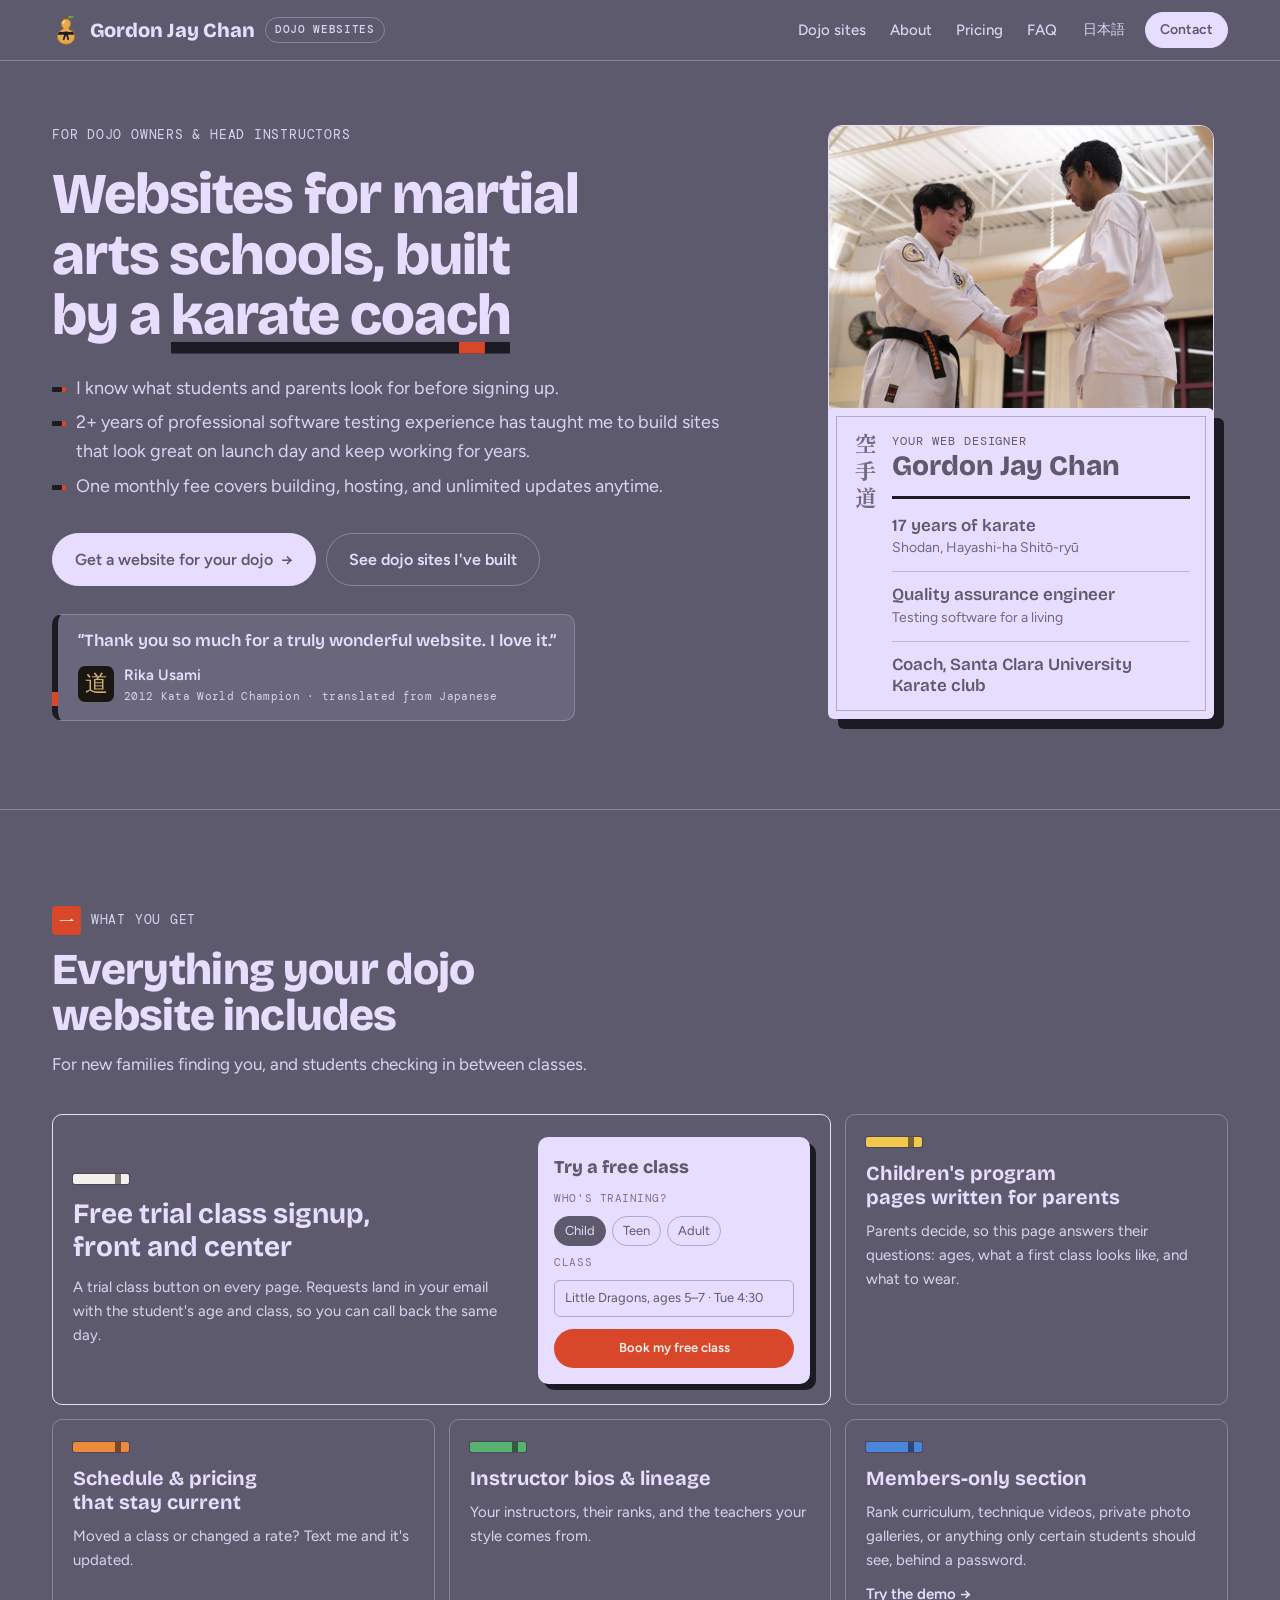
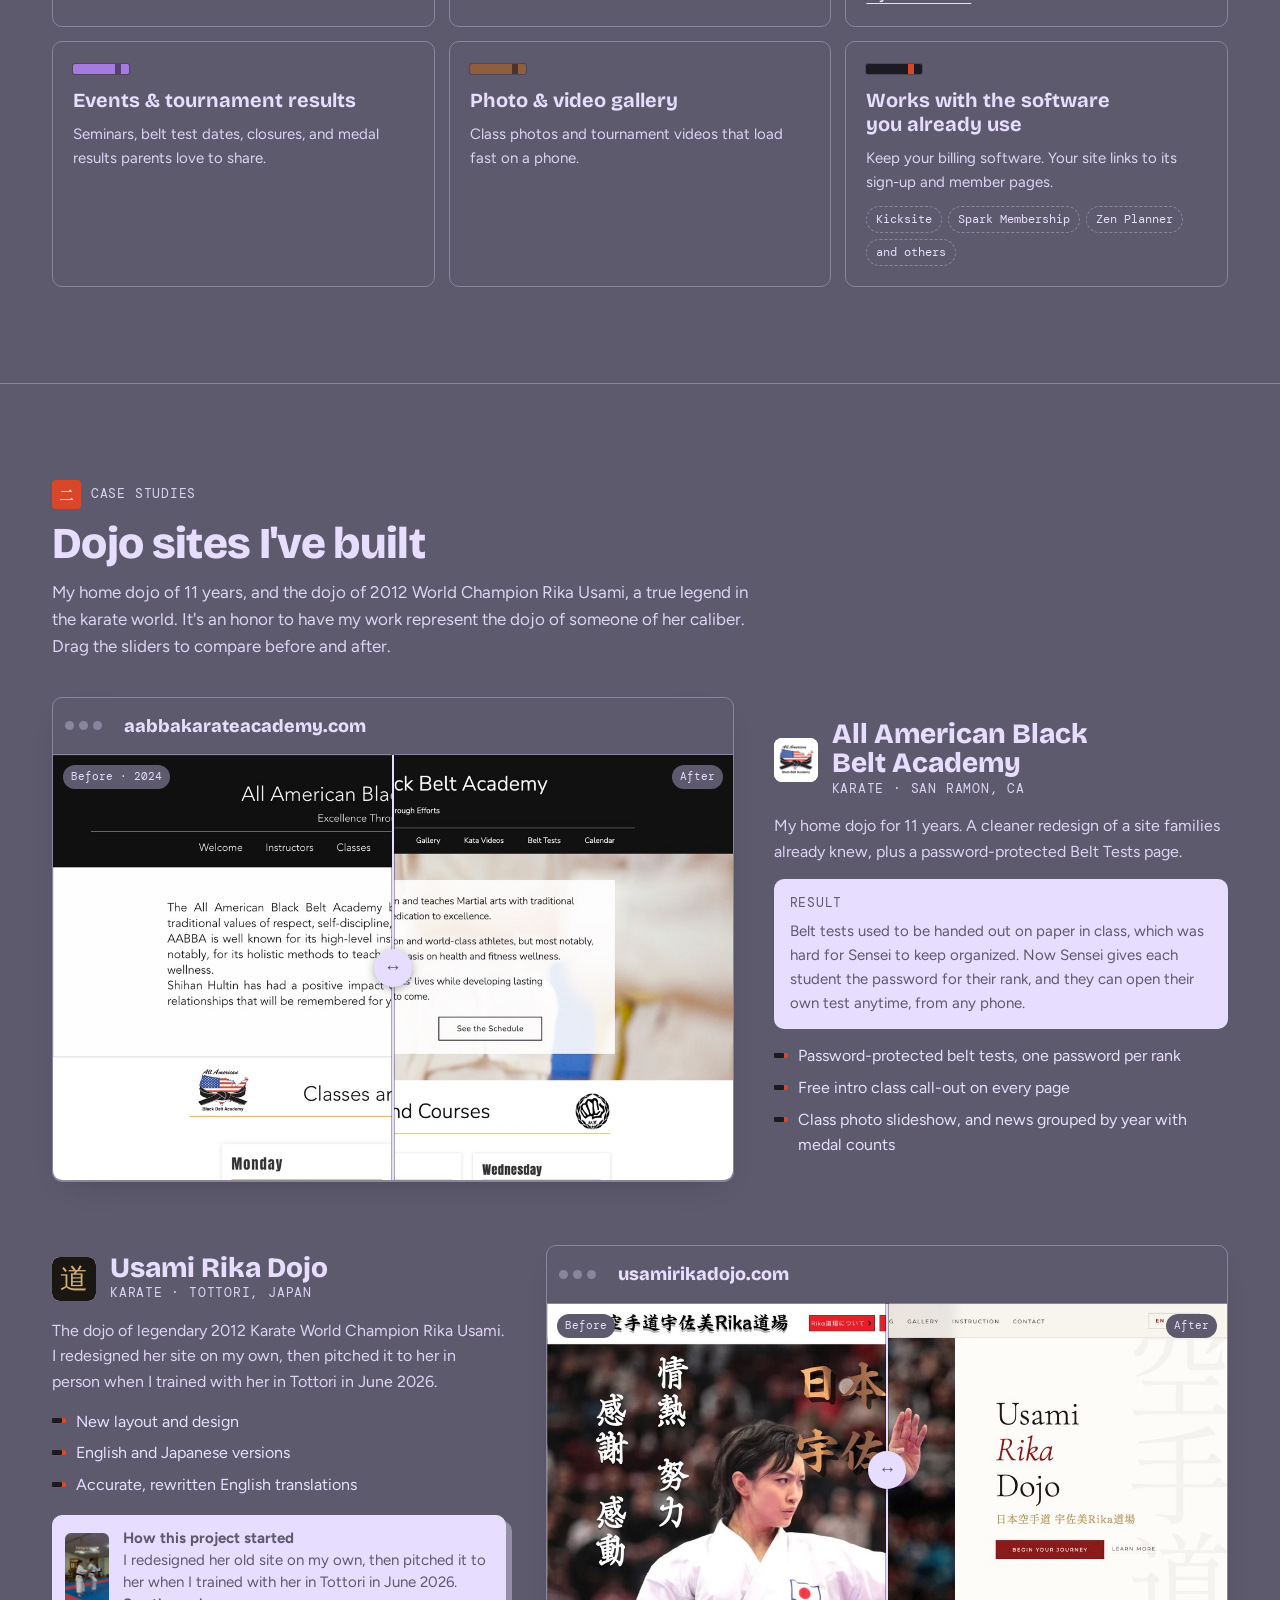
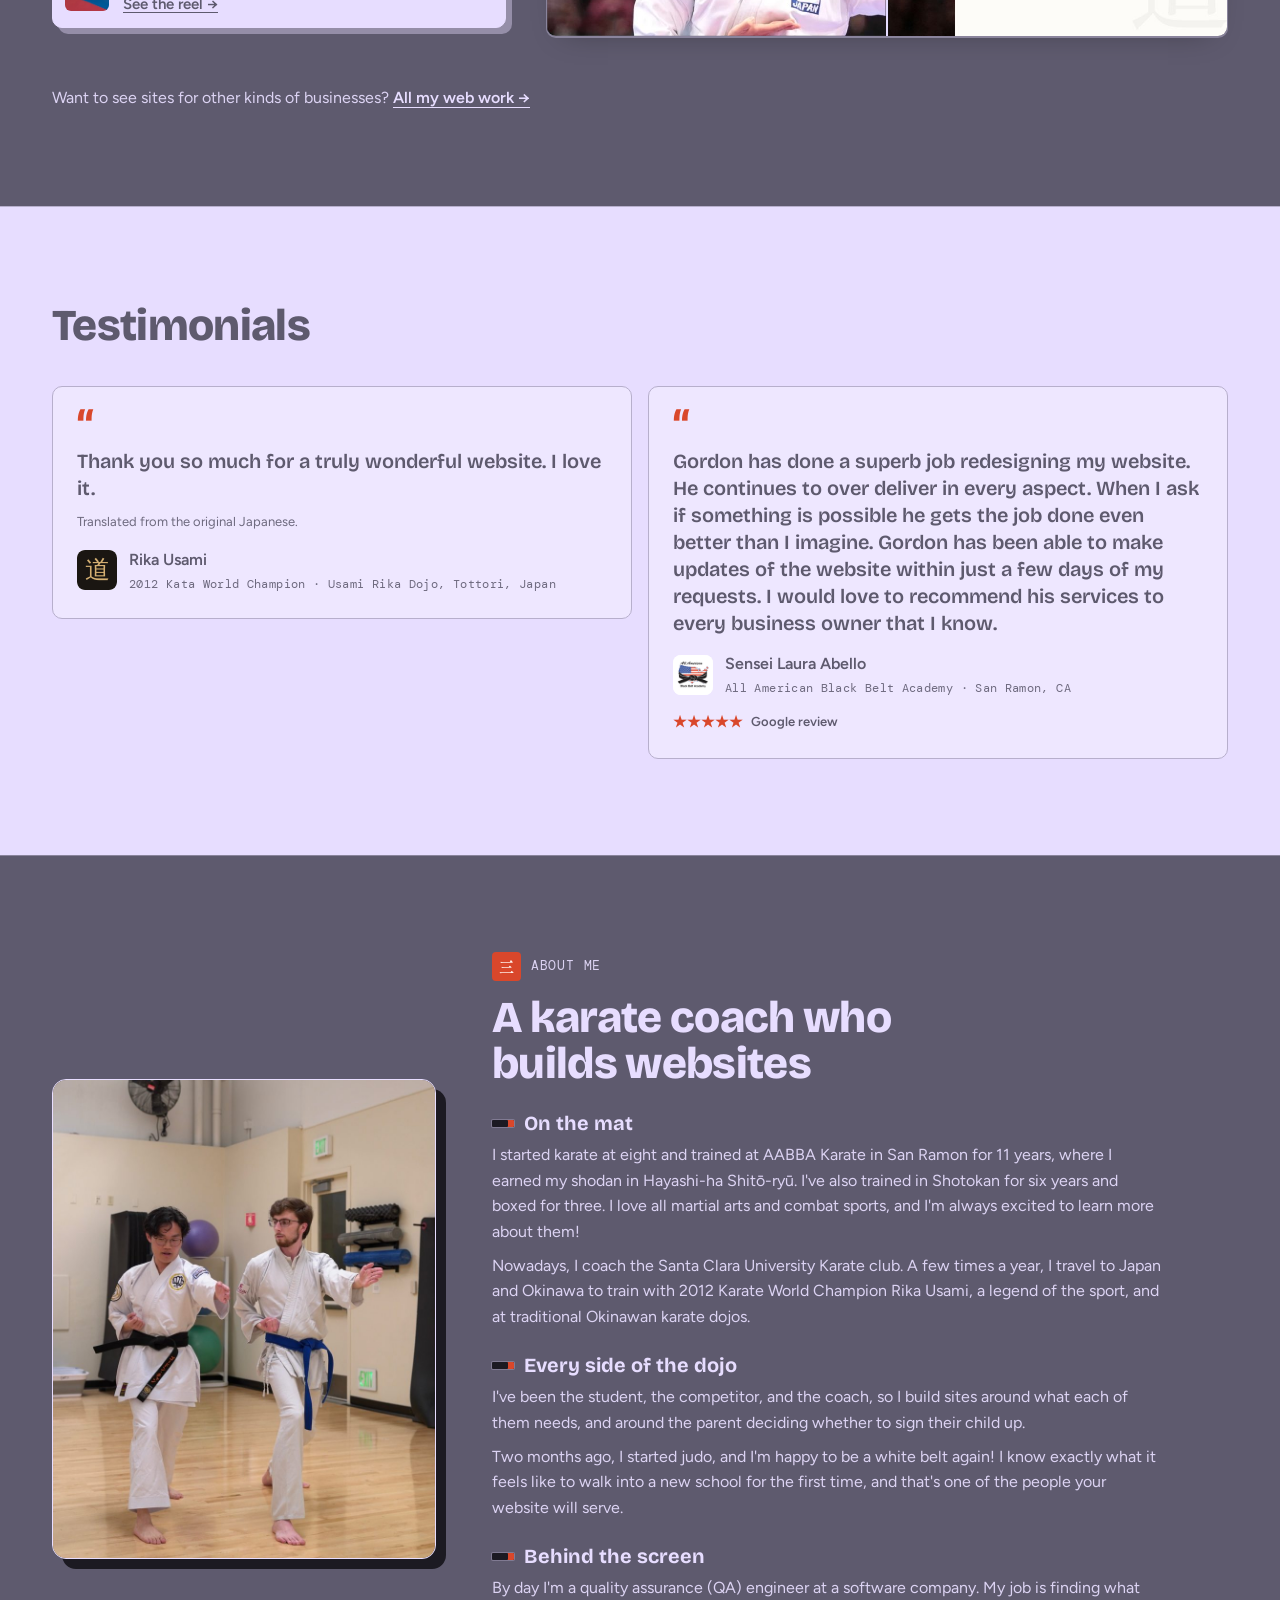
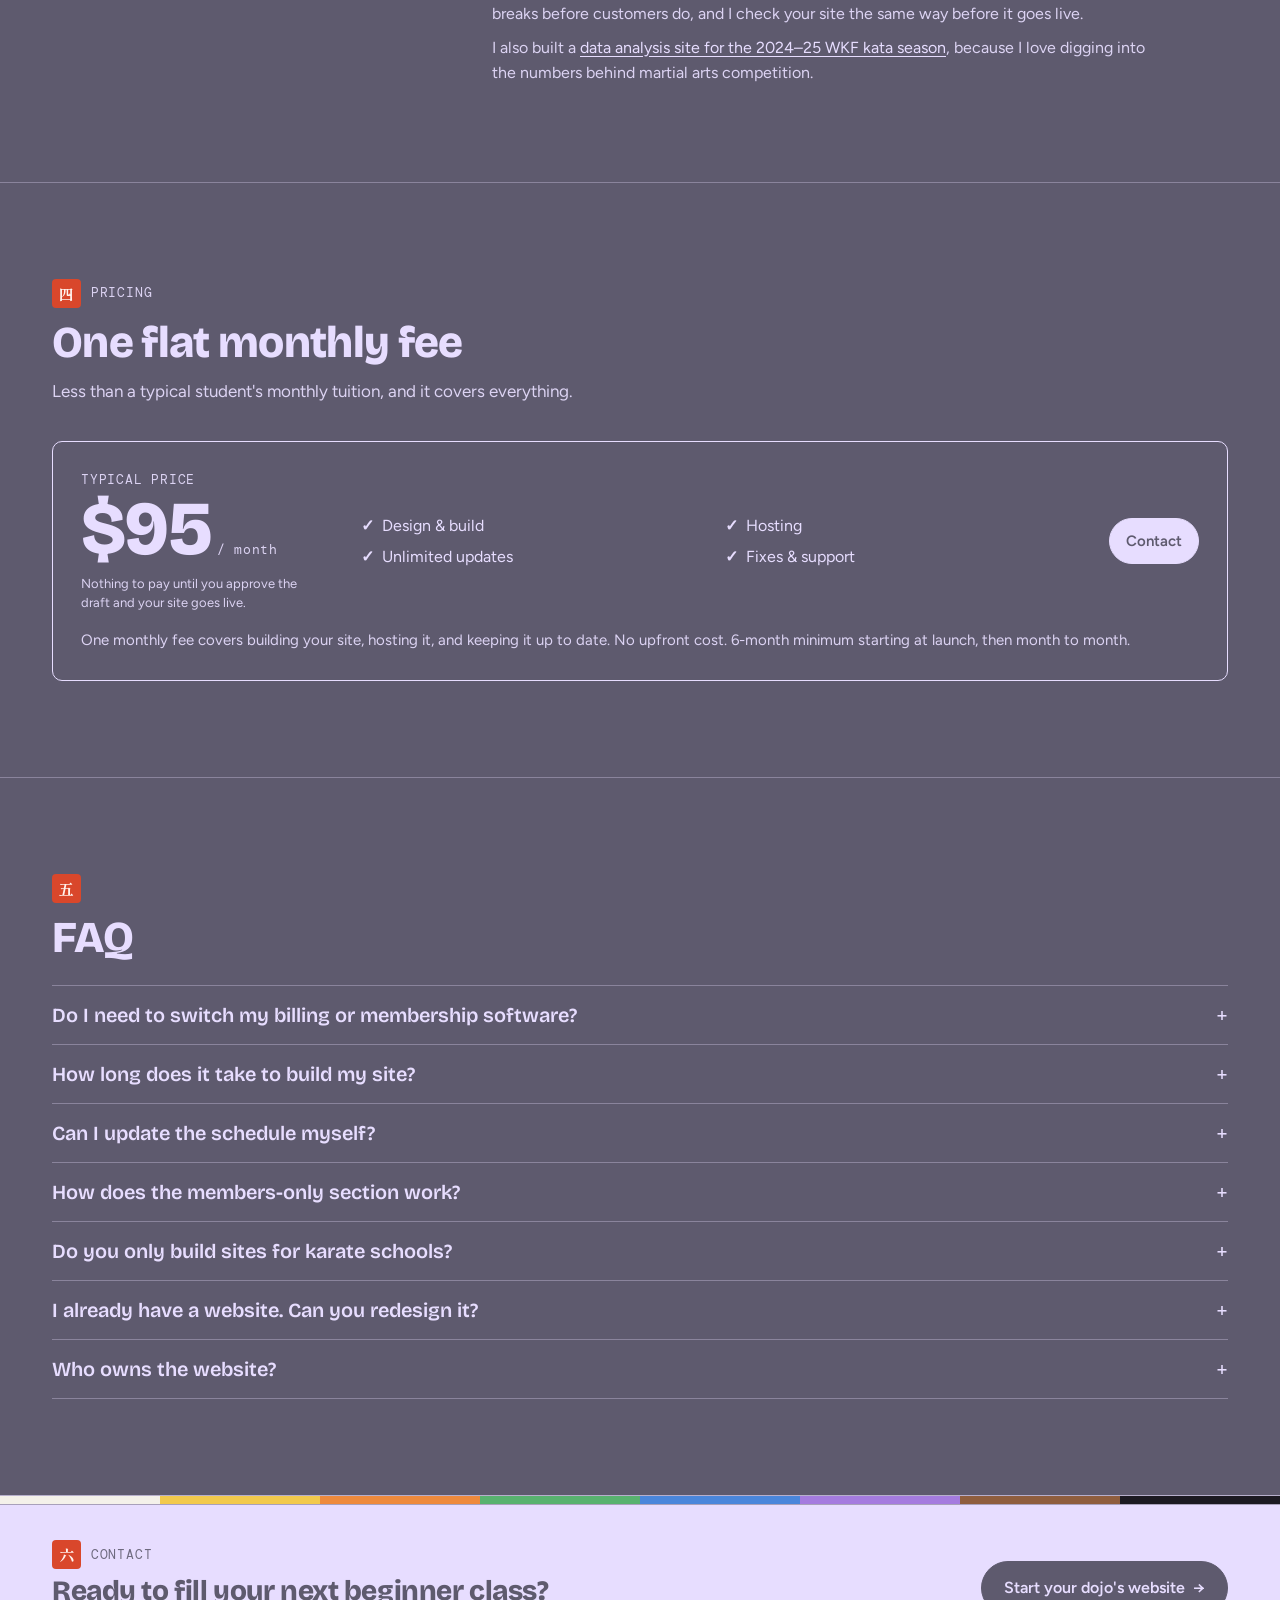
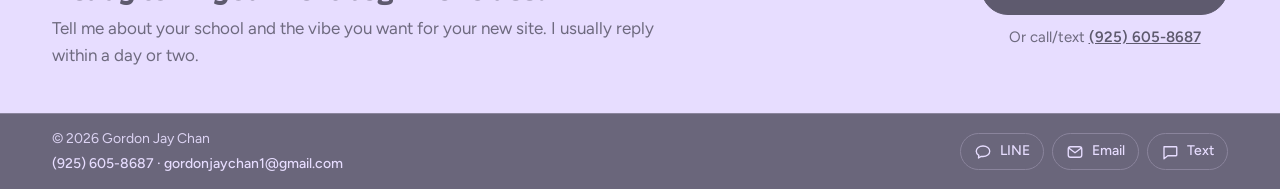
==== commit 279fa202: "Testimonials: mark Sensei Abello's quote as a 5-star Google review, linked to Gordon's Google review" ====
--- a/index.html
+++ b/index.html
@@ -23,10 +23,10 @@
 <link rel="stylesheet" href="https://fonts.googleapis.com/css2?family=Bricolage+Grotesque:opsz,wght@12..96,400;12..96,600;12..96,800&family=Figtree:wght@400;500;600&family=DM+Mono:wght@400;500&display=swap">
 <!-- only the handful of kanji on the page, so this font file stays tiny -->
 <link rel="stylesheet" href="https://fonts.googleapis.com/css2?family=Shippori+Mincho:wght@700&text=%E7%A9%BA%E6%89%8B%E9%81%93%E4%B8%80%E4%BA%8C%E4%B8%89%E5%9B%9B%E4%BA%94%E5%85%AD%E6%97%A5%E6%9C%AC%E8%AA%9E%E5%A3%B0&display=swap">
-<link rel="stylesheet" href="assets/css/style.css?v=42">
+<link rel="stylesheet" href="assets/css/style.css?v=43">
 <!-- pick the language before the page paints, so Japanese visitors don't see a flash of English -->
 <script>try{var q=new URLSearchParams(location.search).get("lang"),s=localStorage.getItem("dojo-lang"),l=q==="ja"||q==="en"?q:s||((navigator.language||"").toLowerCase().indexOf("ja")===0?"ja":"en");document.documentElement.setAttribute("data-lang",l)}catch(e){}</script>
-<script src="assets/js/i18n.js?v=14" defer></script>
+<script src="assets/js/i18n.js?v=15" defer></script>
 <script src="assets/js/app.js?v=3" defer></script>
 </head>
 <body>
@@ -253,6 +253,8 @@
             <img class="quote-logo" src="images/logos/aabba.png" alt="" width="40" height="40" loading="lazy">
             <span><b>Sensei Laura Abello</b><span data-i18n="quotes.aabba">All American Black Belt Academy · San Ramon, CA</span></span>
           </figcaption>
+          <!-- she posted this as a Google review: link to Gordon's Google reviews so anyone can check -->
+          <a class="quote-source" href="https://share.google/9zMc1WlynuPxIpnWQ" target="_blank" rel="noopener"><span class="stars" aria-hidden="true">★★★★★</span><span data-i18n="quotes.google">Google review</span><span class="visually-hidden" data-i18n="quotes.googleSr">, 5 stars (opens Google)</span></a>
         </figure>
         <!-- More quotes go here, same markup. Each quote shows in the reader's language; whichever side is a
              translation gets a small note (.quote-note with .en-only or .ja-only), like the two above. -->
--- a/assets/css/style.css
+++ b/assets/css/style.css
@@ -327,6 +327,11 @@
 .quote blockquote { margin: 0; font-family: var(--display); font-size: var(--step-1); font-weight: 600; line-height: 1.35; }
 .quote blockquote::before { content: "\201C"; display: block; font-size: 3rem; line-height: .7; margin-bottom: 4px; color: var(--shu); }
 .quote-note { font-size: 0.8125rem; color: var(--muted); margin-top: -4px; }
+/* "★★★★★ Google review" under a testimonial that was posted on Google */
+.quote-source { justify-self: start; display: inline-flex; align-items: center; gap: 8px; margin-top: -2px; font-size: 0.8125rem; font-weight: 600; color: var(--ink); text-decoration: none; }
+.quote-source:hover span:not(.stars) { text-decoration: underline; text-underline-offset: 3px; }
+.quote-source .stars { color: var(--shu); letter-spacing: 1px; font-size: 0.9375rem; }
+.visually-hidden { position: absolute; width: 1px; height: 1px; overflow: hidden; clip-path: inset(50%); white-space: nowrap; }
 html[lang="ja"] .quote blockquote { line-height: 1.6; }
 .quote figcaption { display: flex; align-items: center; gap: 12px; }
 .quote figcaption > span { display: grid; gap: 2px; }
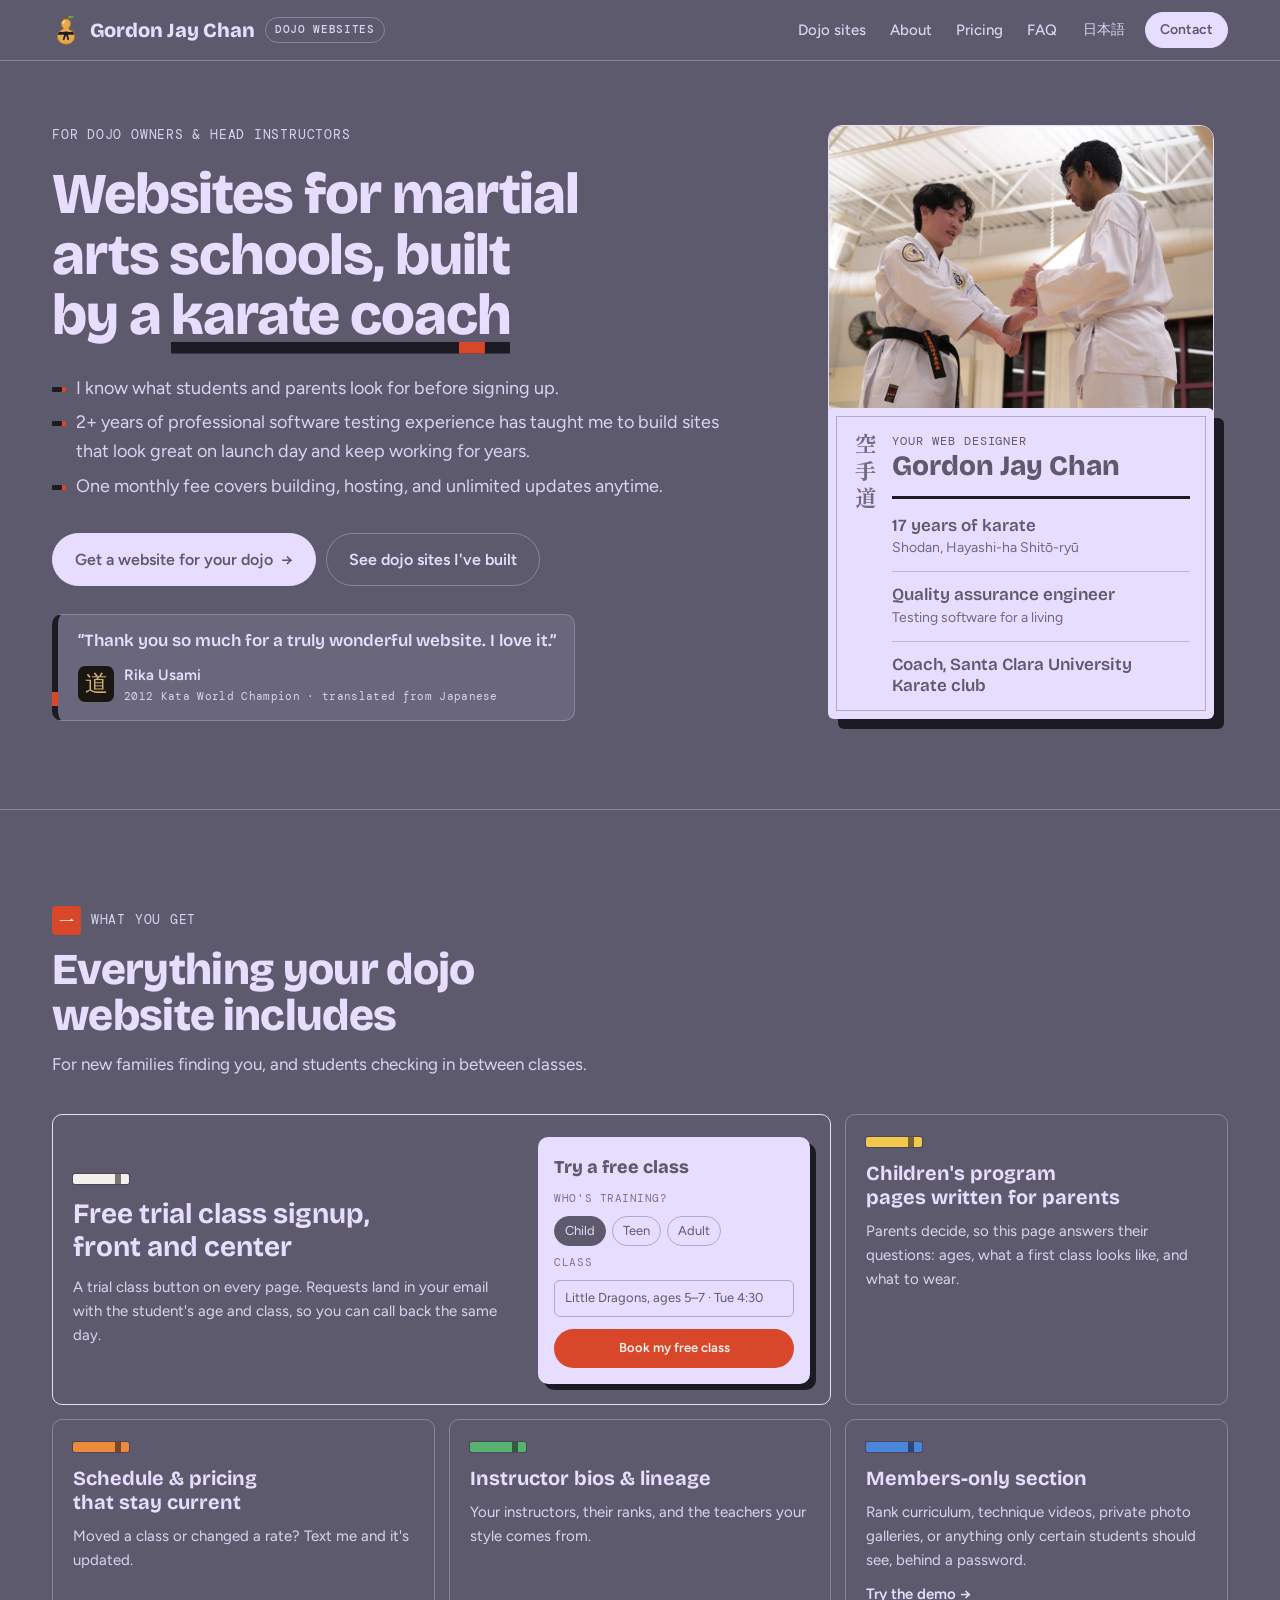
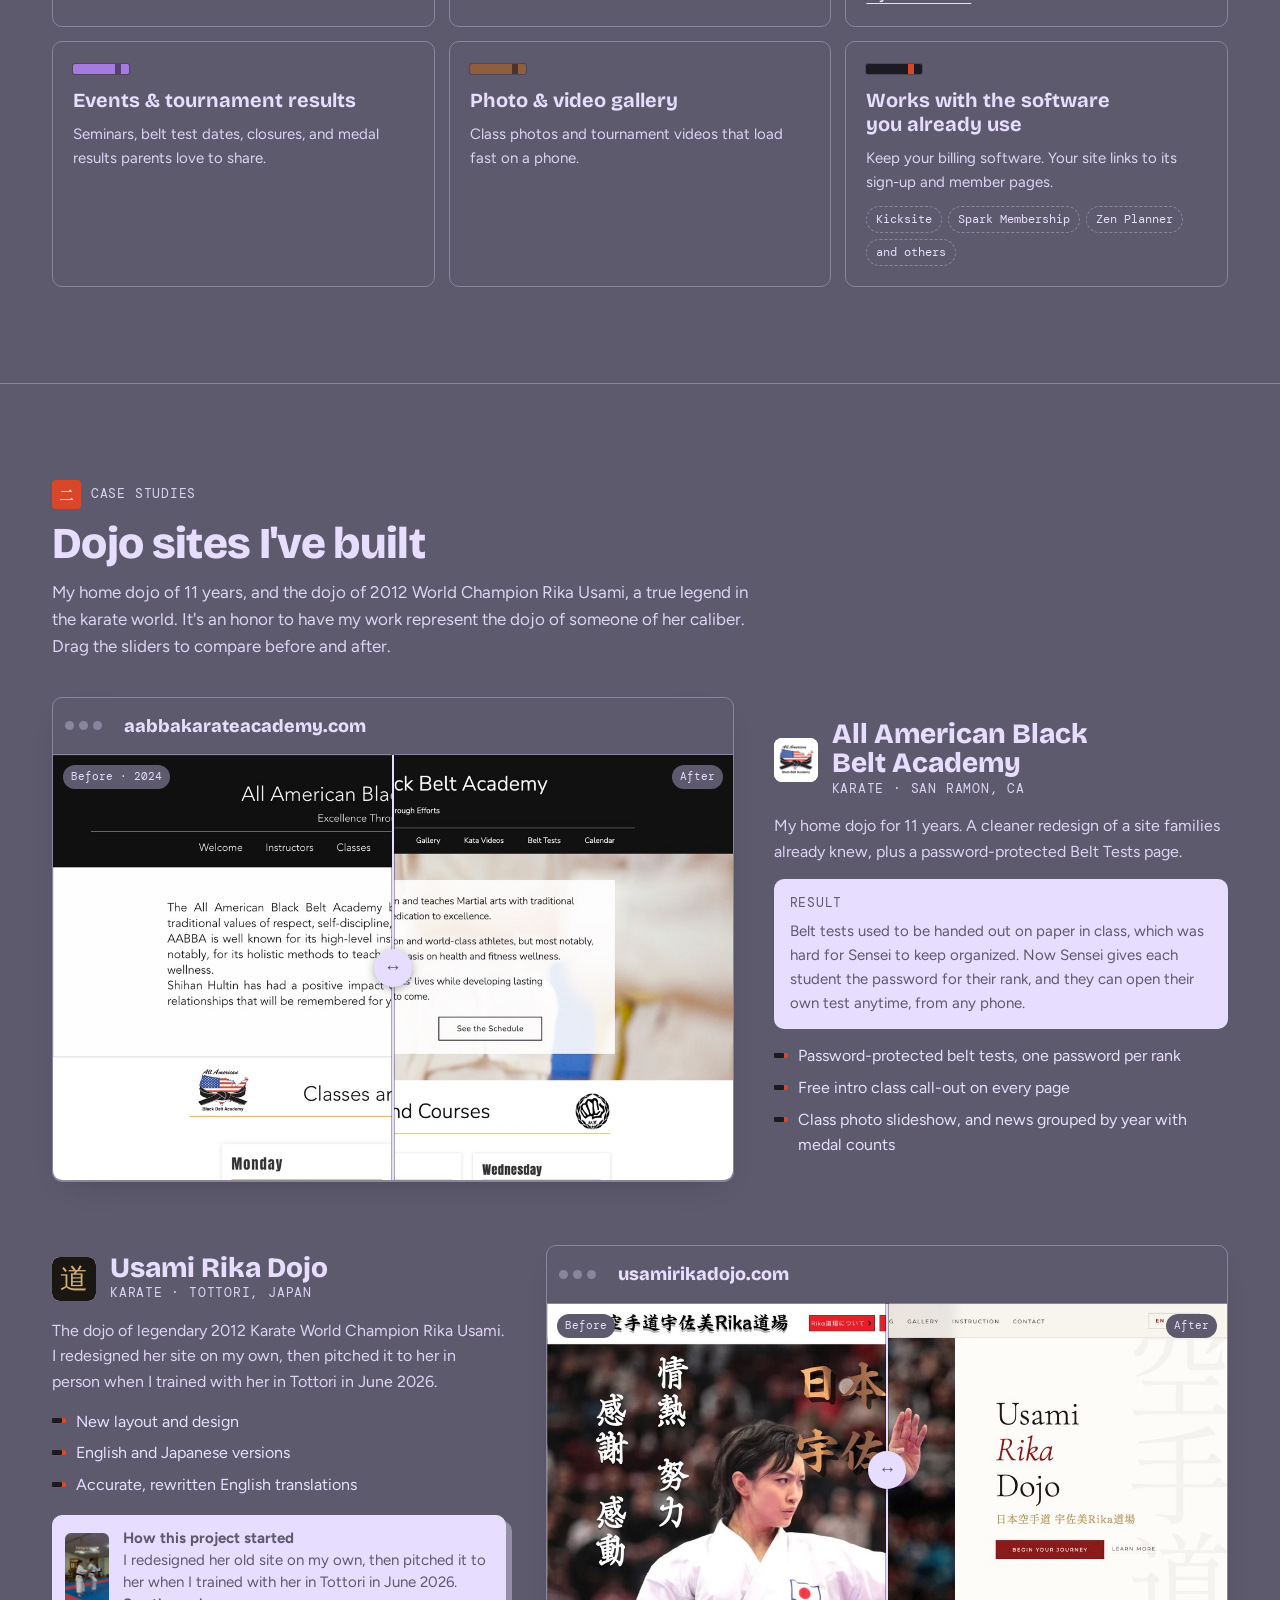
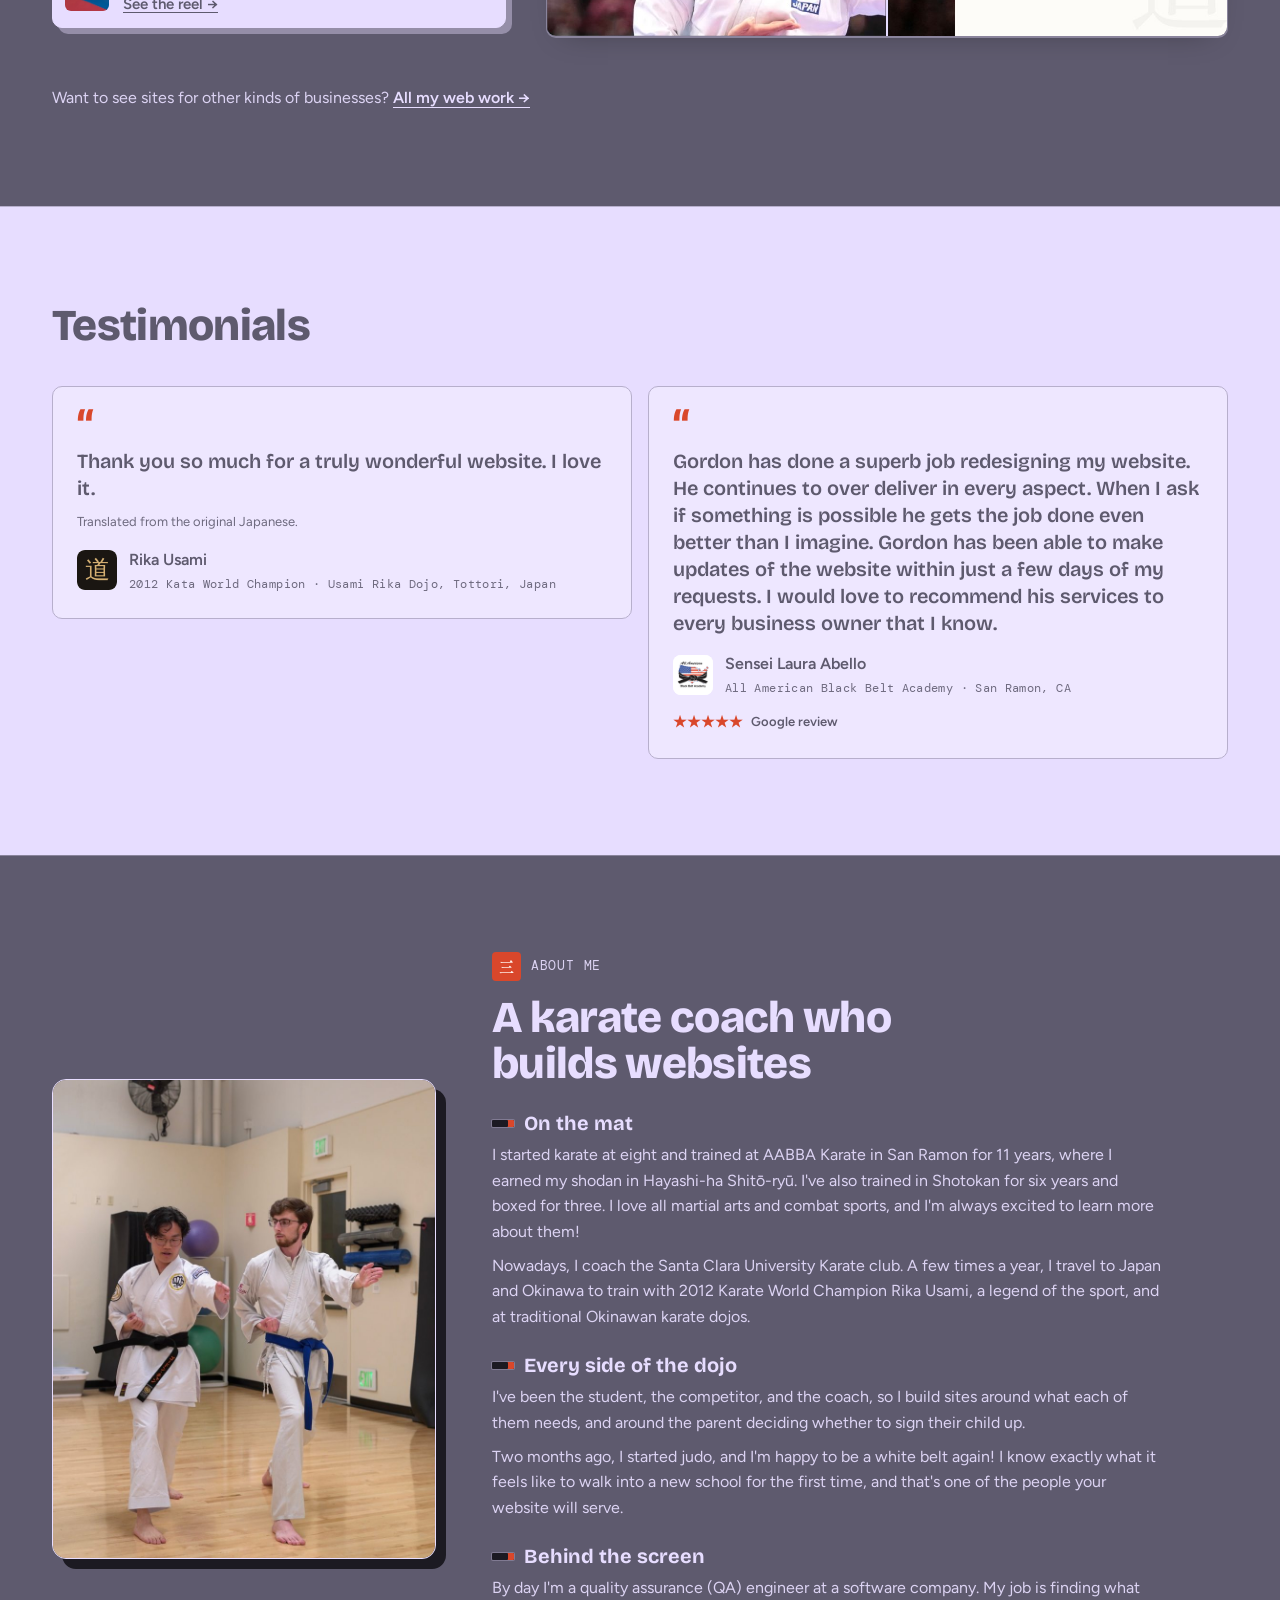
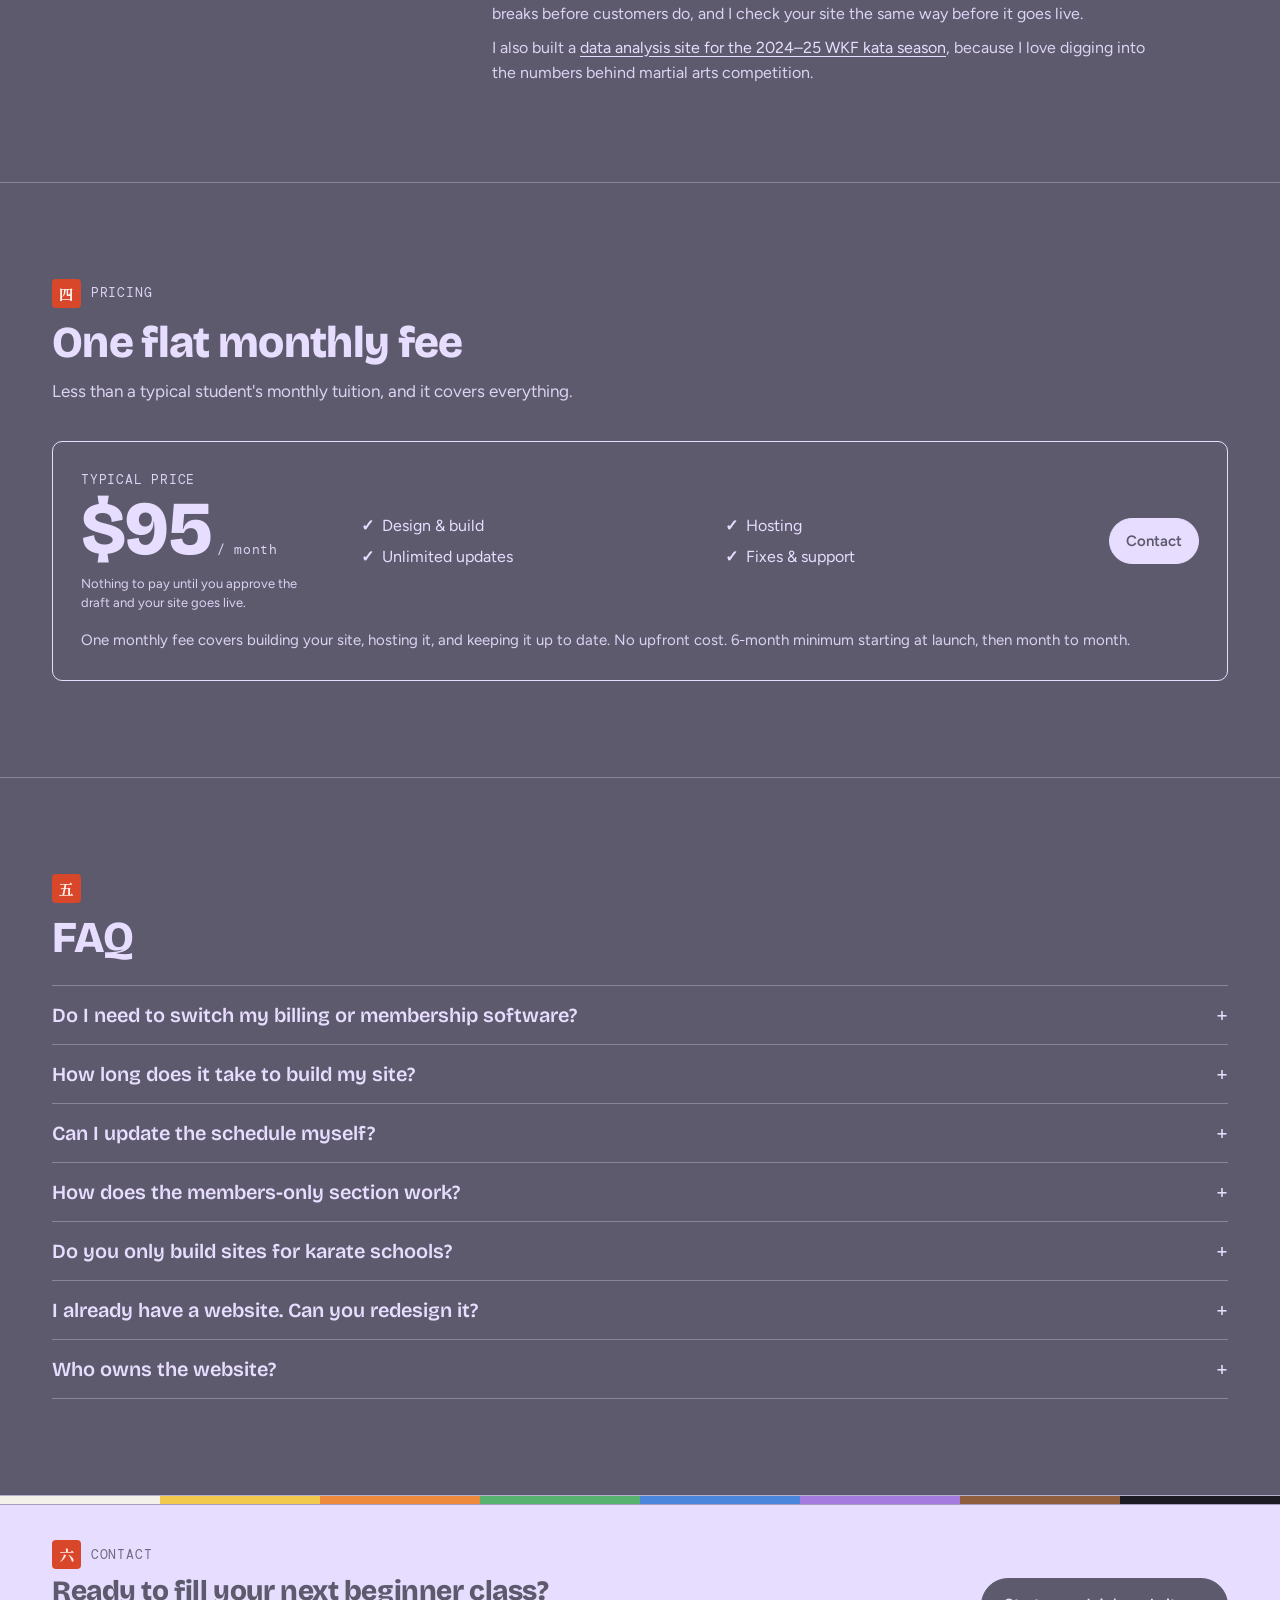
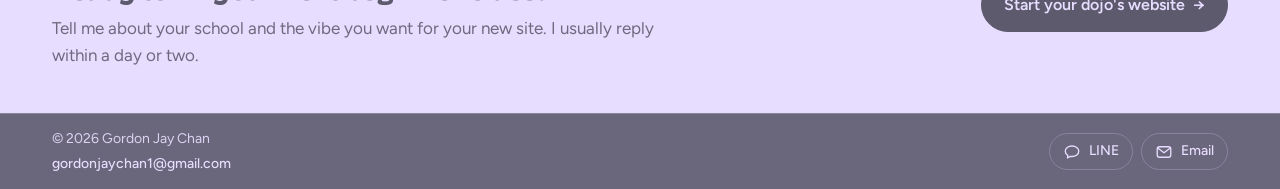
==== commit aa321cd7: "Remove phone number from both pages until Gordon has a US number again Co-Authored-By: Claude Opus 5" ====
--- a/index.html
+++ b/index.html
@@ -26,7 +26,7 @@
 <link rel="stylesheet" href="assets/css/style.css?v=43">
 <!-- pick the language before the page paints, so Japanese visitors don't see a flash of English -->
 <script>try{var q=new URLSearchParams(location.search).get("lang"),s=localStorage.getItem("dojo-lang"),l=q==="ja"||q==="en"?q:s||((navigator.language||"").toLowerCase().indexOf("ja")===0?"ja":"en");document.documentElement.setAttribute("data-lang",l)}catch(e){}</script>
-<script src="assets/js/i18n.js?v=15" defer></script>
+<script src="assets/js/i18n.js?v=16" defer></script>
 <script src="assets/js/app.js?v=3" defer></script>
 </head>
 <body>
@@ -362,7 +362,7 @@
         <a class="btn primary big" href="#contact" data-contact data-i18n="cta.btn">Start your dojo's website <span aria-hidden="true">→</span></a>
         <!-- Japanese version only: most dojo owners in Japan would rather message on LINE -->
         <a class="btn big line ja-only" href="https://line.me/ti/p/~gordonjaychan1" target="_blank" rel="noopener"><svg viewBox="0 0 24 24" fill="none" stroke="currentColor" stroke-width="1.8" stroke-linecap="round" stroke-linejoin="round" aria-hidden="true"><path d="M12 4C7 4 3 7.1 3 11c0 2.2 1.3 4.2 3.4 5.5L6 20l3.6-2.2c.8.2 1.6.2 2.4.2 5 0 9-3.1 9-7s-4-7-9-7z"/></svg>LINEで相談する</a>
-        <p data-i18n="cta.call">Or call/text <a href="tel:+19256058687">(925) 605-8687</a></p>
+        <p class="ja-only" data-i18n="cta.call">LINE ID: <a href="https://line.me/ti/p/~gordonjaychan1" target="_blank" rel="noopener">gordonjaychan1</a></p>
       </div>
     </div>
   </section>
@@ -373,7 +373,7 @@
     <button class="contact-x" type="button" data-close aria-label="Close" data-i18n-aria="form.close">×</button>
     <p class="label"><span class="kn" aria-hidden="true">道</span><span data-i18n="nav.contact">Contact</span></p>
     <h2 id="contact-title" data-i18n="form.h2">Tell me about your school</h2>
-    <p class="contact-sub" data-i18n="form.sub">I usually reply within a day or two. Have a logo, photos, or videos to share? Text or email them to me after you send this. Prefer to talk? Call/text <a href="tel:+19256058687">(925) 605-8687</a>.</p>
+    <p class="contact-sub" data-i18n="form.sub">I usually reply within a day or two. Have a logo, photos, or videos to share? Email them to me after you send this.</p>
     <form class="dojo-form" id="dojo-form" action="https://formspree.io/f/mnpnelpr" method="POST" data-subject="Dojo website: {school} ({name})" data-done="Thanks! Your message is on its way. I'll reply within a day or two." data-i18n-done="form.done">
       <input type="hidden" name="_subject" value="Dojo website inquiry">
       <input type="text" name="_gotcha" tabindex="-1" autocomplete="off" class="hp" aria-hidden="true">
@@ -399,12 +399,11 @@
   <div class="wrap foot-bar">
     <div class="foot-who">
       <span>© 2026 Gordon Jay Chan</span>
-      <span class="foot-contact"><span>(925) 605-8687</span> · <span>gordonjaychan1@gmail.com</span></span>
+      <span class="foot-contact"><span>gordonjaychan1@gmail.com</span></span>
     </div>
     <div class="foot-links">
       <a class="pill" href="https://line.me/ti/p/~gordonjaychan1" target="_blank" rel="noopener" title="LINE: gordonjaychan1"><svg viewBox="0 0 24 24" fill="none" stroke="currentColor" stroke-width="1.8" stroke-linecap="round" stroke-linejoin="round" aria-hidden="true"><path d="M12 4C7 4 3 7.1 3 11c0 2.2 1.3 4.2 3.4 5.5L6 20l3.6-2.2c.8.2 1.6.2 2.4.2 5 0 9-3.1 9-7s-4-7-9-7z"/></svg>LINE</a>
       <a class="pill" href="mailto:gordonjaychan1@gmail.com" title="gordonjaychan1@gmail.com"><svg viewBox="0 0 24 24" fill="none" stroke="currentColor" stroke-width="1.8" stroke-linecap="round" stroke-linejoin="round" aria-hidden="true"><rect x="3" y="5" width="18" height="14" rx="3"/><path d="M4 7l8 6 8-6"/></svg><span data-i18n="foot.email">Email</span></a>
-      <a class="pill" href="sms:+19256058687" title="Text (925) 605-8687"><svg viewBox="0 0 24 24" fill="none" stroke="currentColor" stroke-width="1.8" stroke-linecap="round" stroke-linejoin="round" aria-hidden="true"><path d="M4 5h16a1 1 0 0 1 1 1v10a1 1 0 0 1-1 1H9l-5 4V6a1 1 0 0 1 1-1z"/></svg><span data-i18n="foot.text">Text</span></a>
     </div>
   </div>
 </footer>
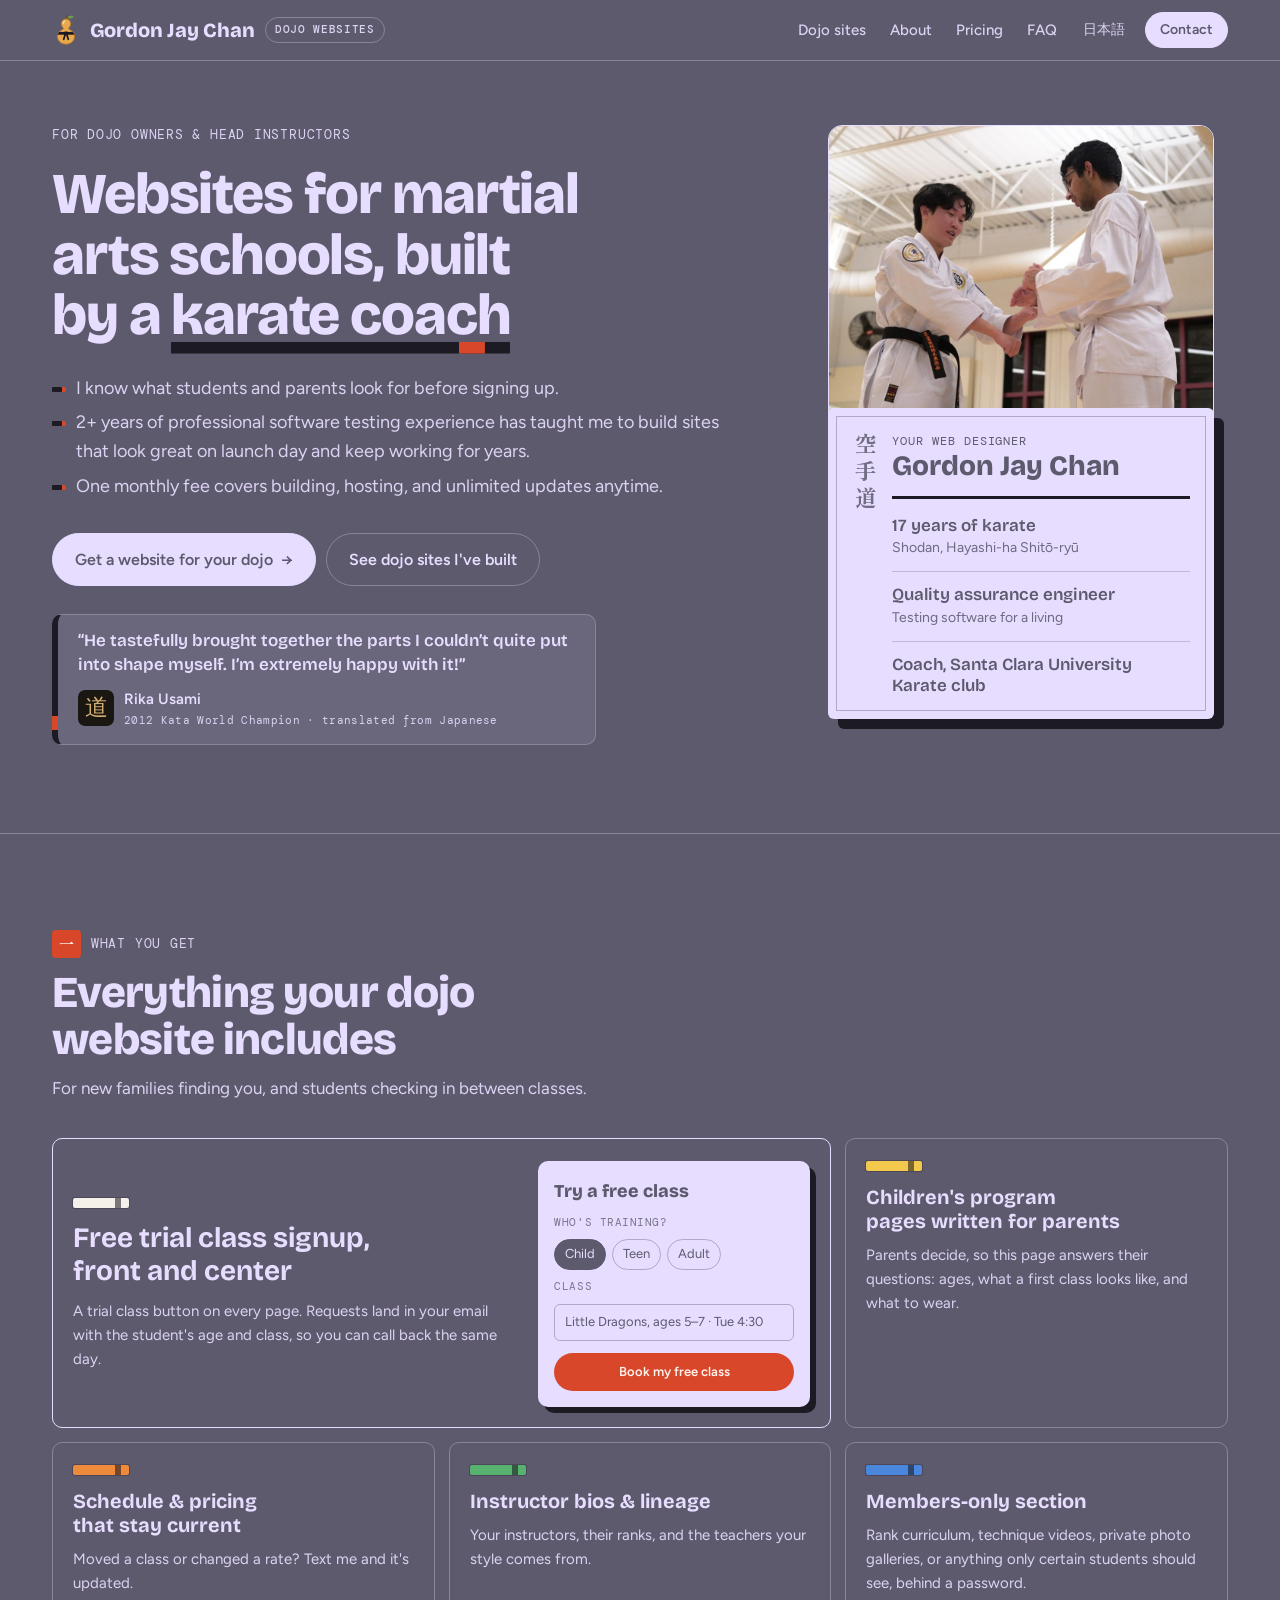
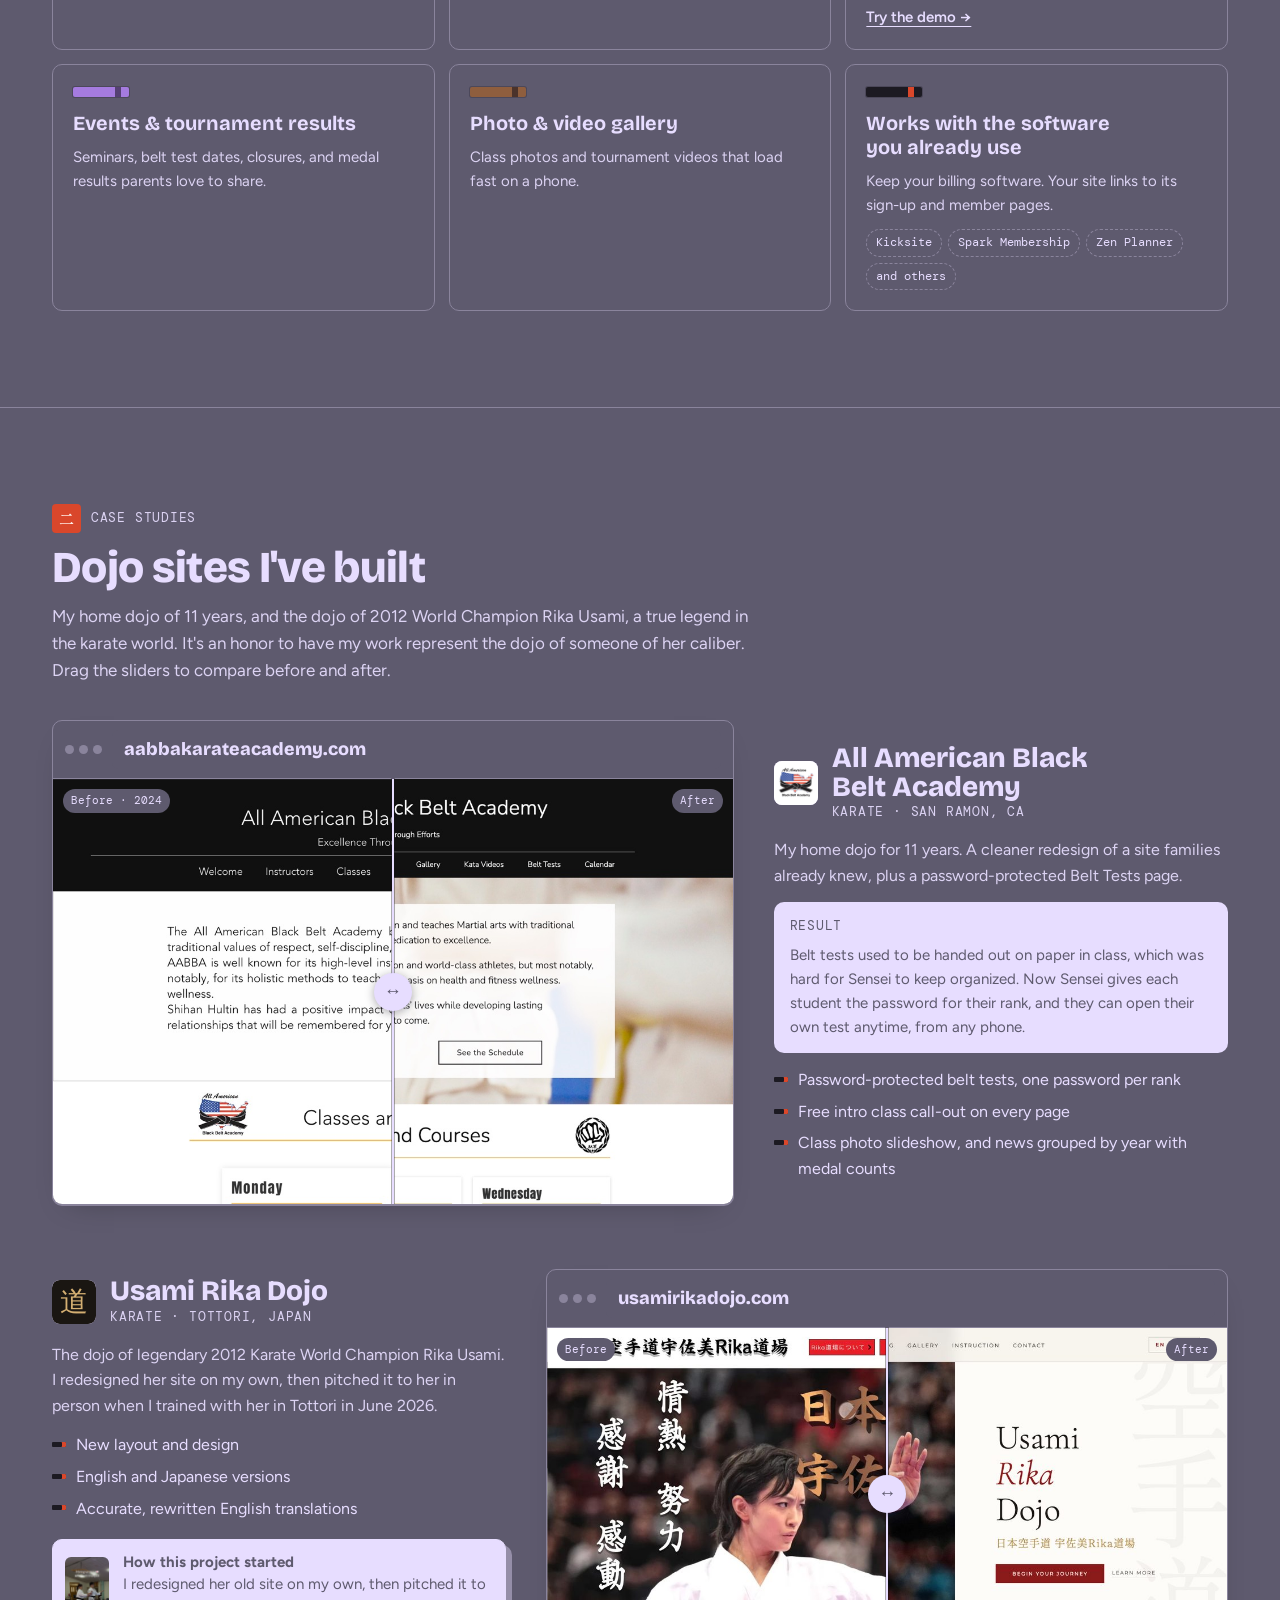
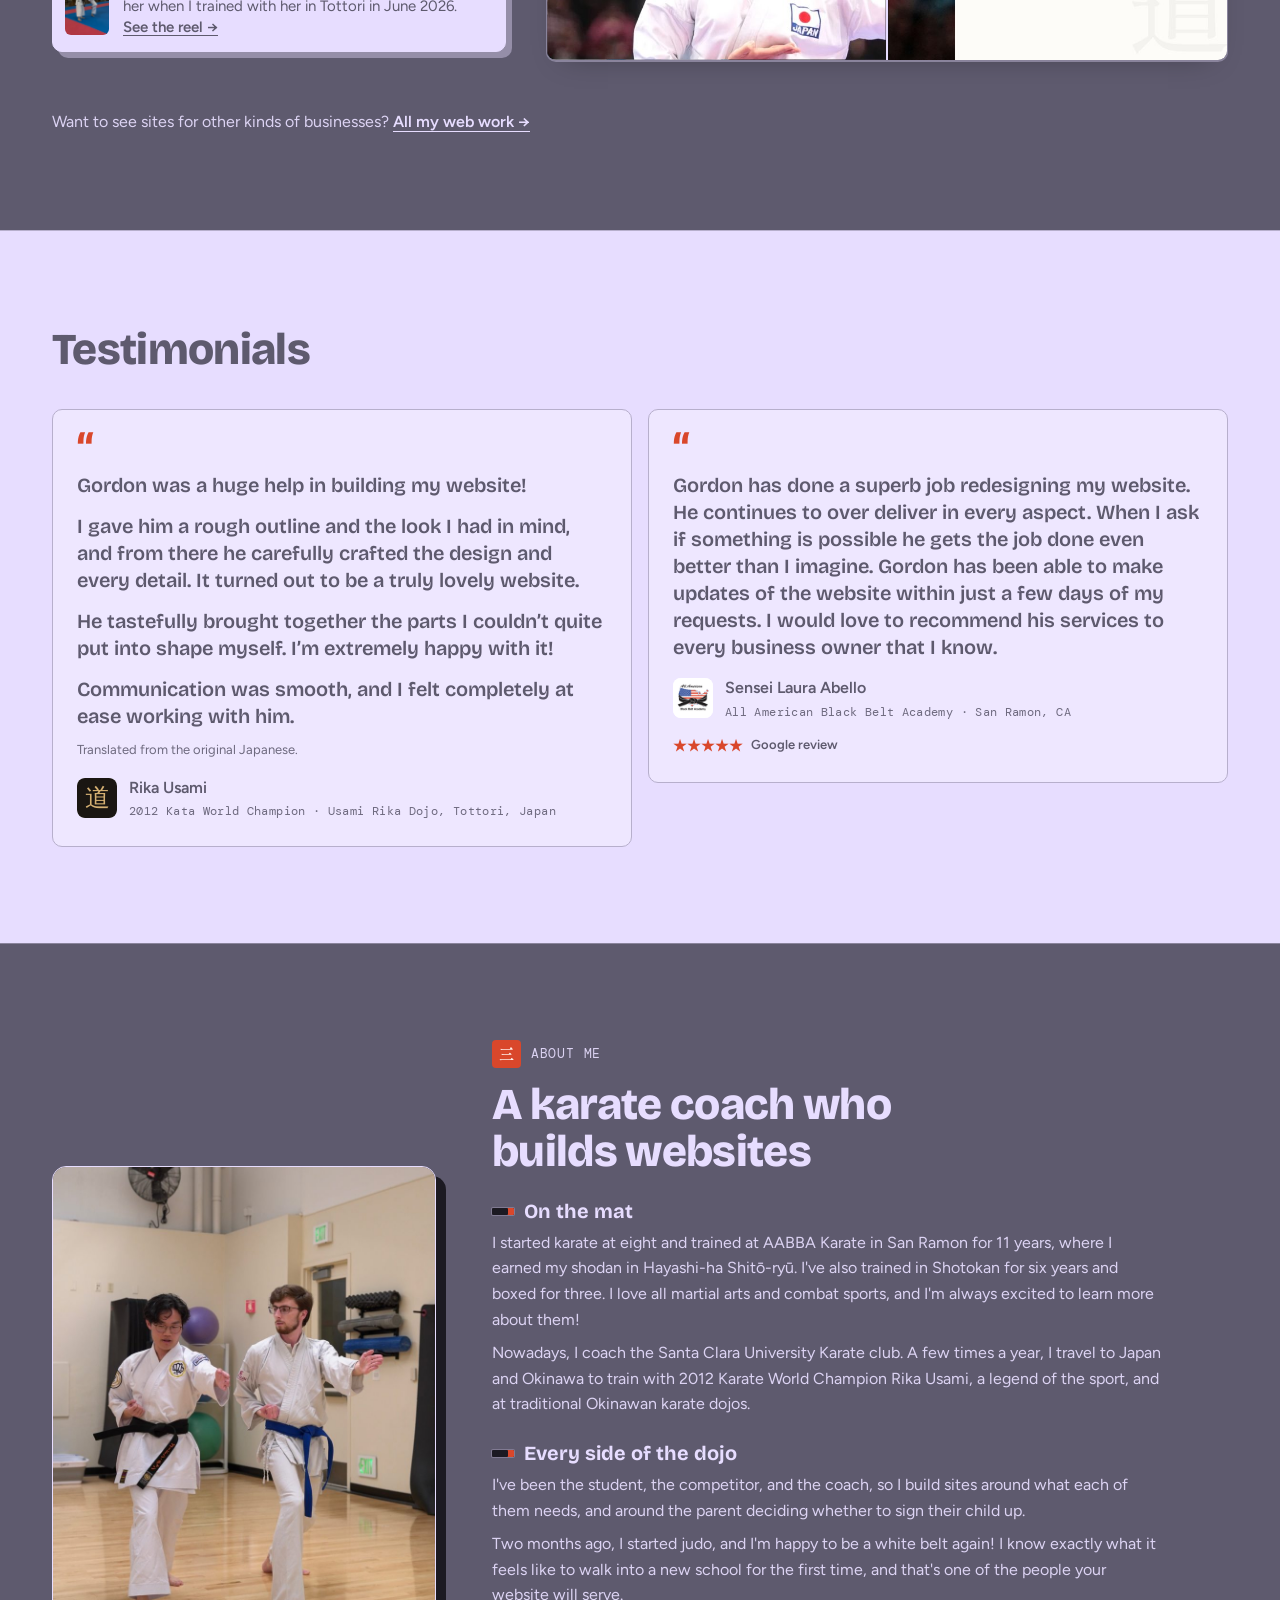
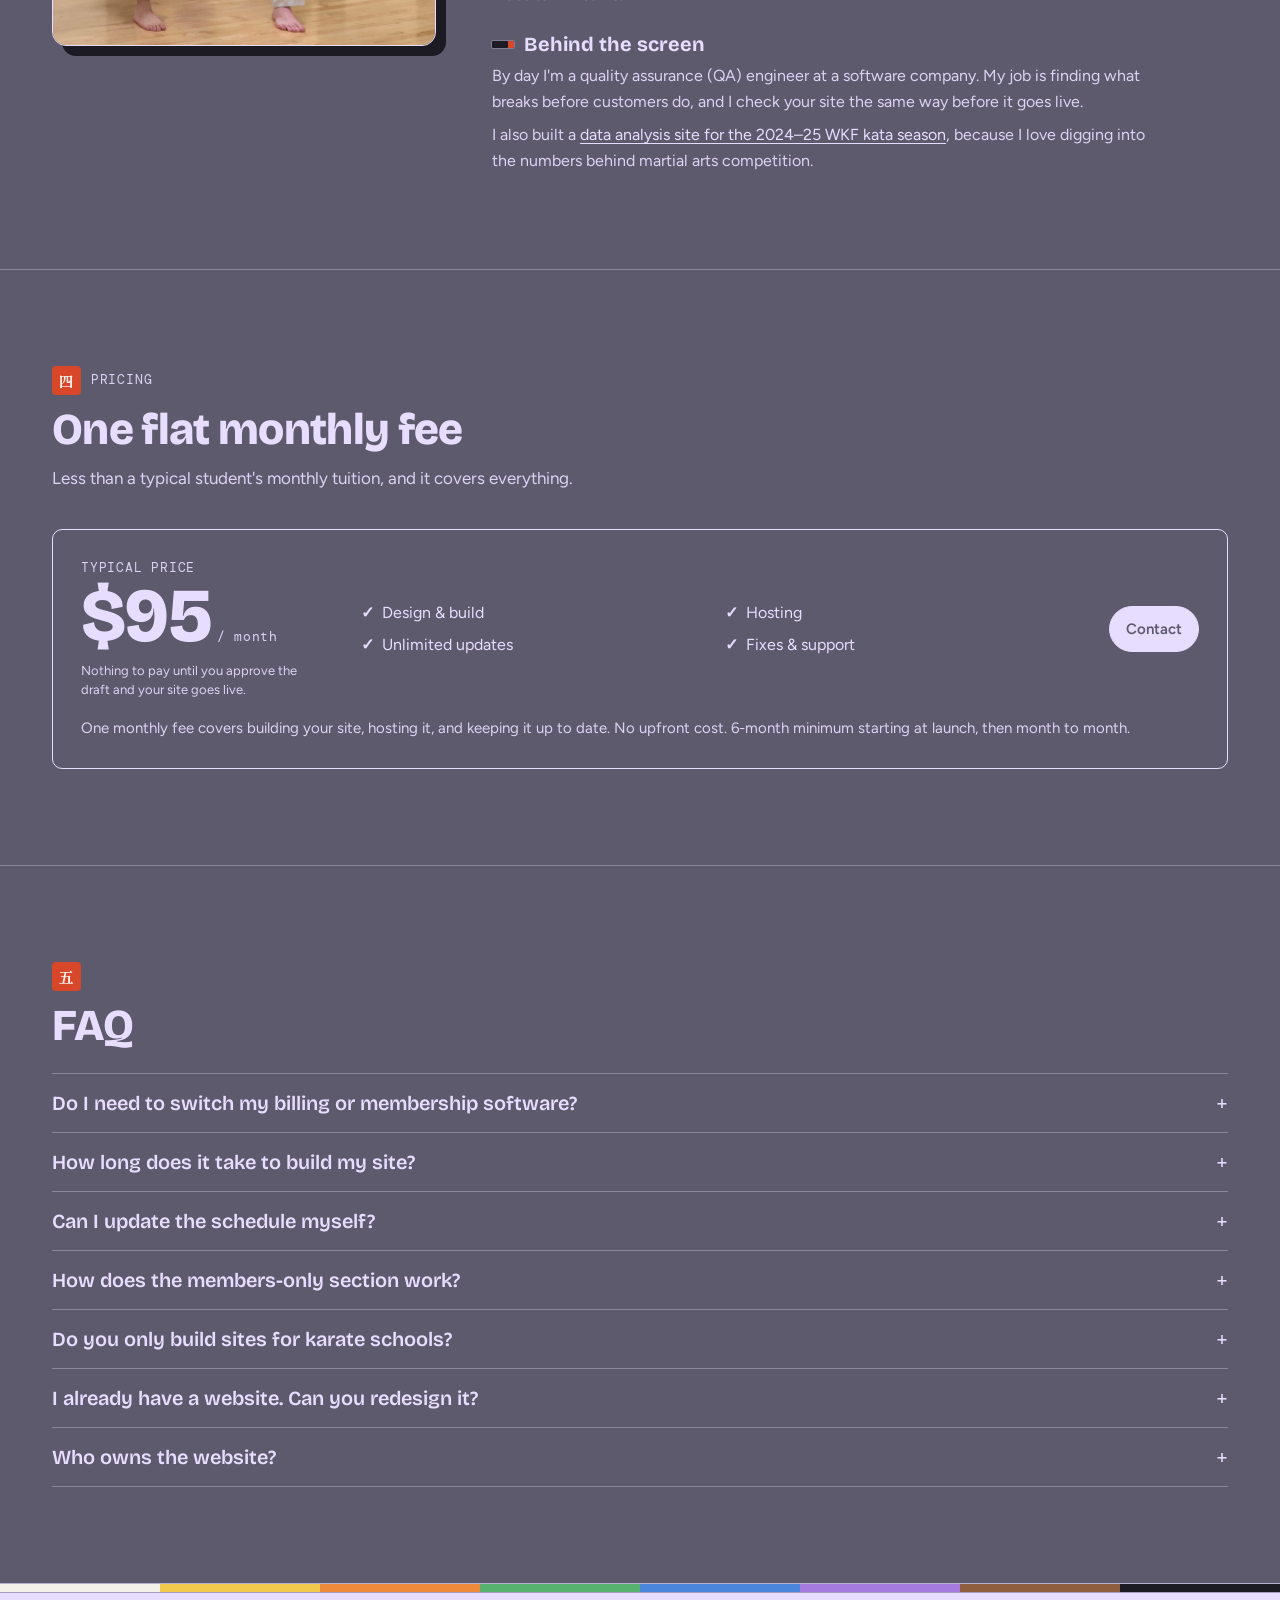
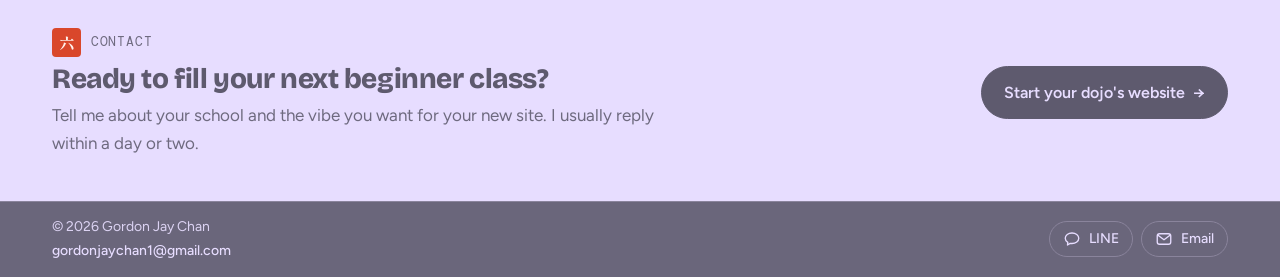
==== commit 28dc33f4: "Testimonials: Rika Usami's official testimonial (Japanese original, English translation), and a line" ====
--- a/index.html
+++ b/index.html
@@ -23,10 +23,10 @@
 <link rel="stylesheet" href="https://fonts.googleapis.com/css2?family=Bricolage+Grotesque:opsz,wght@12..96,400;12..96,600;12..96,800&family=Figtree:wght@400;500;600&family=DM+Mono:wght@400;500&display=swap">
 <!-- only the handful of kanji on the page, so this font file stays tiny -->
 <link rel="stylesheet" href="https://fonts.googleapis.com/css2?family=Shippori+Mincho:wght@700&text=%E7%A9%BA%E6%89%8B%E9%81%93%E4%B8%80%E4%BA%8C%E4%B8%89%E5%9B%9B%E4%BA%94%E5%85%AD%E6%97%A5%E6%9C%AC%E8%AA%9E%E5%A3%B0&display=swap">
-<link rel="stylesheet" href="assets/css/style.css?v=43">
+<link rel="stylesheet" href="assets/css/style.css?v=44">
 <!-- pick the language before the page paints, so Japanese visitors don't see a flash of English -->
 <script>try{var q=new URLSearchParams(location.search).get("lang"),s=localStorage.getItem("dojo-lang"),l=q==="ja"||q==="en"?q:s||((navigator.language||"").toLowerCase().indexOf("ja")===0?"ja":"en");document.documentElement.setAttribute("data-lang",l)}catch(e){}</script>
-<script src="assets/js/i18n.js?v=16" defer></script>
+<script src="assets/js/i18n.js?v=17" defer></script>
 <script src="assets/js/app.js?v=3" defer></script>
 </head>
 <body>
@@ -67,7 +67,7 @@
         </div>
         <!-- Rika Usami's endorsement, right under the buttons (the full card is in Testimonials too) -->
         <figure class="hero-quote">
-          <blockquote data-i18n="hero.quote">“Thank you so much for a truly wonderful website. I love it.”</blockquote>
+          <blockquote data-i18n="hero.quote">“He tastefully brought together the parts I couldn’t quite put into shape myself. I’m extremely happy with it!”</blockquote>
           <figcaption>
             <img src="images/logos/usami.svg" alt="" width="36" height="36">
             <span><b data-i18n="quotes.usamiName">Rika Usami</b><span data-i18n="hero.quoteWho">2012 Kata World Champion · translated from Japanese</span></span>
@@ -237,8 +237,8 @@
       </div>
       <div class="quotes">
         <figure class="quote">
-          <!-- Rika Usami wrote this in Japanese: the English version shows a translation, marked as one -->
-          <blockquote data-i18n="quotes.usamiQuote">Thank you so much for a truly wonderful website. I love it.</blockquote>
+          <!-- Rika Usami's official testimonial (Nov 2026), written in Japanese: the English version shows a translation, marked as one -->
+          <blockquote data-i18n="quotes.usamiQuote"><p>Gordon was a huge help in building my website!</p><p>I gave him a rough outline and the look I had in mind, and from there he carefully crafted the design and every detail. It turned out to be a truly lovely website.</p><p>He tastefully brought together the parts I couldn’t quite put into shape myself. I’m extremely happy with it!</p><p>Communication was smooth, and I felt completely at ease working with him.</p></blockquote>
           <p class="quote-note en-only">Translated from the original Japanese.</p>
           <figcaption>
             <img class="quote-logo" src="images/logos/usami.svg" alt="" width="40" height="40" loading="lazy">
--- a/assets/css/style.css
+++ b/assets/css/style.css
@@ -326,6 +326,7 @@
 .quote.sample { border-style: dashed; }
 .quote blockquote { margin: 0; font-family: var(--display); font-size: var(--step-1); font-weight: 600; line-height: 1.35; }
 .quote blockquote::before { content: "\201C"; display: block; font-size: 3rem; line-height: .7; margin-bottom: 4px; color: var(--shu); }
+.quote blockquote p + p { margin-top: .7em; }
 .quote-note { font-size: 0.8125rem; color: var(--muted); margin-top: -4px; }
 /* "★★★★★ Google review" under a testimonial that was posted on Google */
 .quote-source { justify-self: start; display: inline-flex; align-items: center; gap: 8px; margin-top: -2px; font-size: 0.8125rem; font-weight: 600; color: var(--ink); text-decoration: none; }
